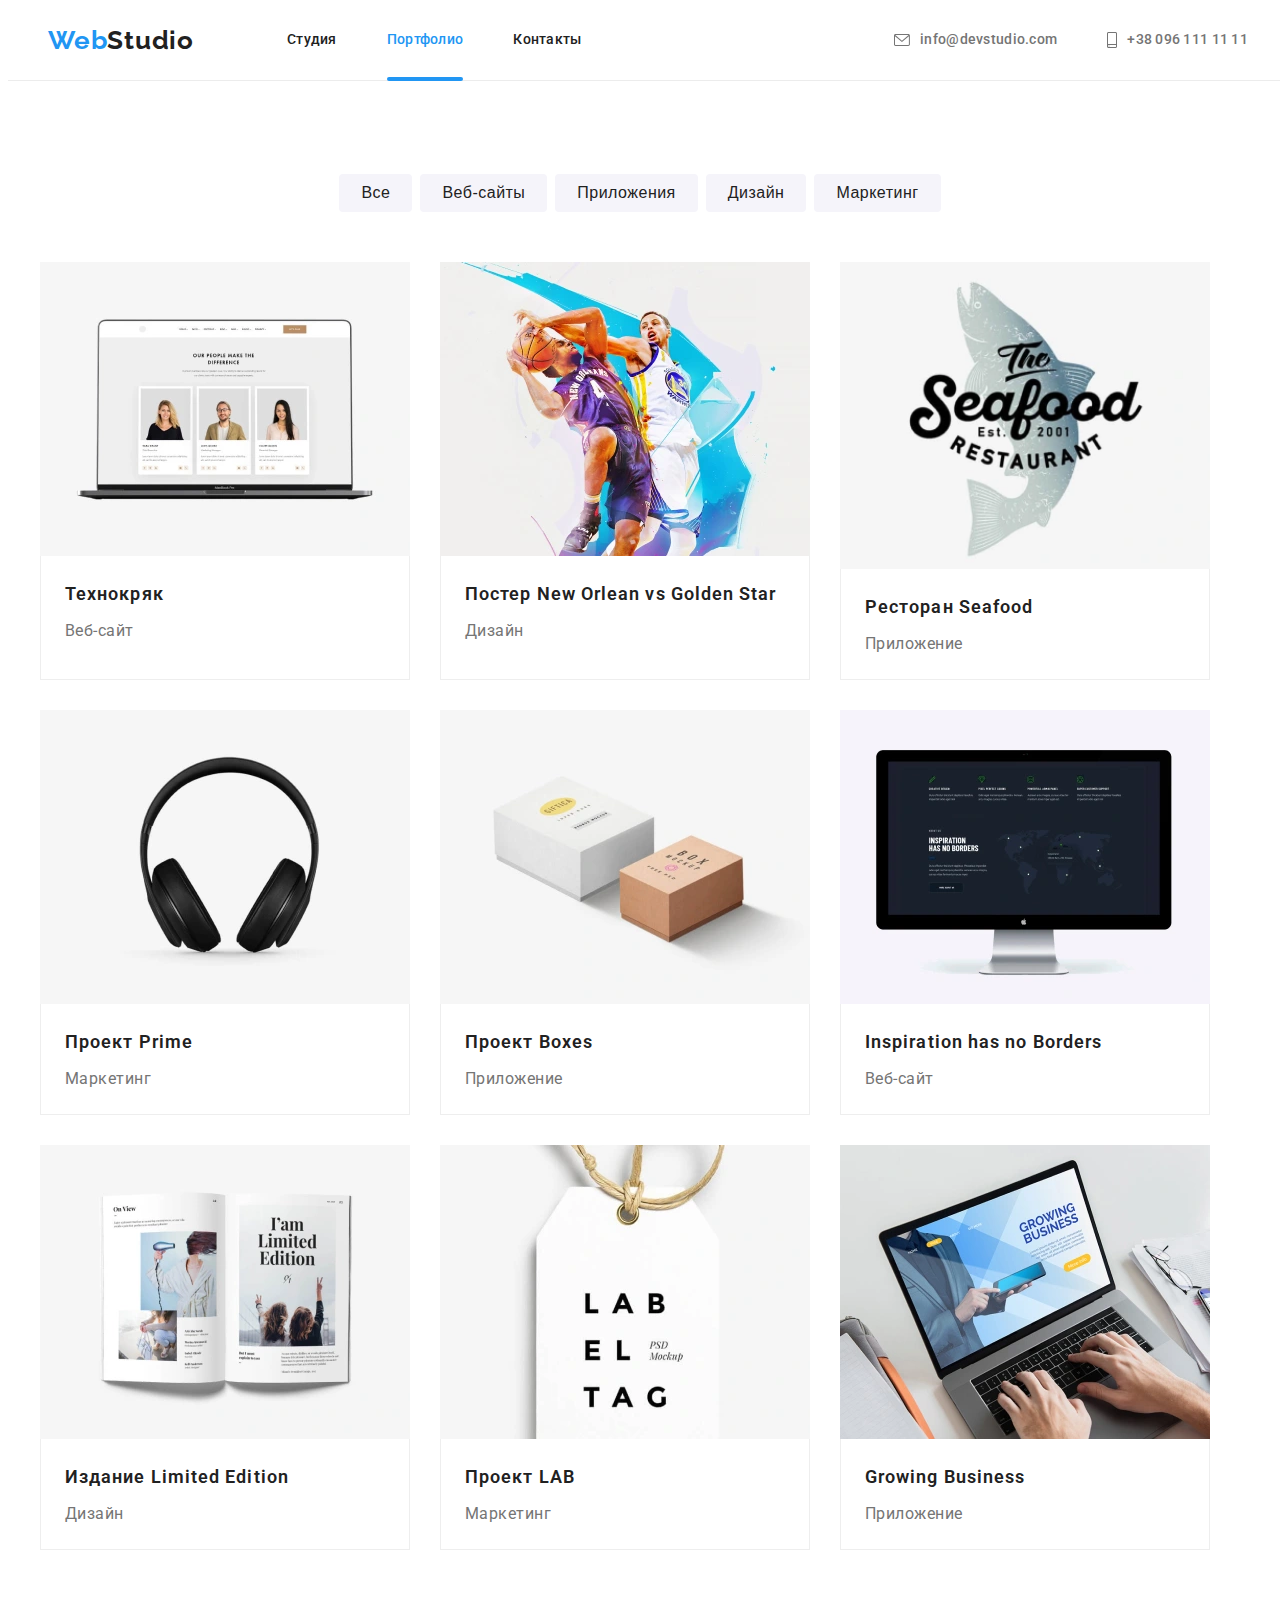
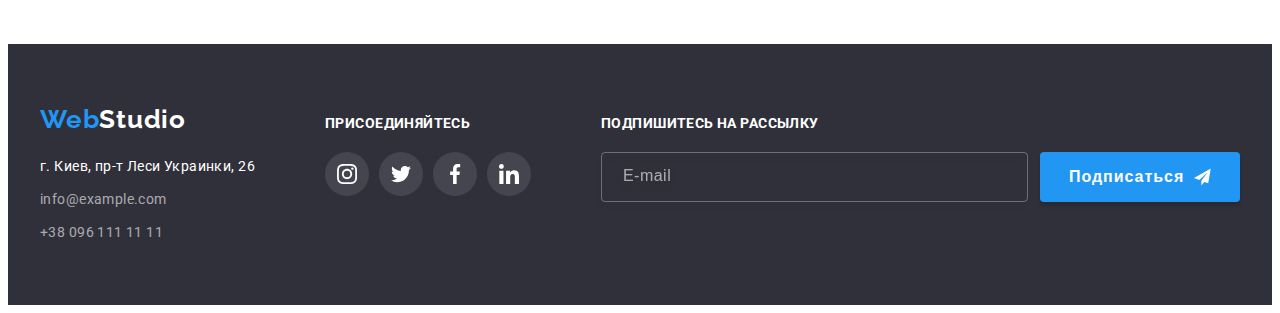
==== portfolio.html @ b578c0c6 "Initial commit" ====
<!DOCTYPE html>
<html lang="en">

<head>
  <meta charset="UTF-8" />
  <meta http-equiv="X-UA-Compatible" content="IE=edge" />
  <meta name="viewport" content="width=device-width, initial-scale=1.0" />
  <title>WebStudio</title>
  <link rel="stylesheet" href="https://cdnjs.cloudflare.com/ajax/libs/modern-normalize/1.1.0/modern-normalize.min.css"
    integrity="sha512-wpPYUAdjBVSE4KJnH1VR1HeZfpl1ub8YT/NKx4PuQ5NmX2tKuGu6U/JRp5y+Y8XG2tV+wKQpNHVUX03MfMFn9Q=="
    crossorigin="anonymous" referrerpolicy="no-referrer" />
  <link rel="preconnect" href="https://fonts.googleapis.com" />
  <link rel="preconnect" href="https://fonts.gstatic.com" crossorigin />
  <link href="https://fonts.googleapis.com/css2?family=Raleway:wght@700&family=Roboto:wght@400;500;700;900&display=swap"
    rel="stylesheet" />
  <link rel="stylesheet" href="./css/main.min.css" />
</head>

<body>
  <header class="header ">
    <div class="container header__container">
      <a href="./index.html" class="logo header__logo"><span class="logo__txt logo__txt--accent">Web</span><span
          class="logo__txt">Studio</span></a>
      <button type="button" class="burger" aria-expanded="false" aria-controls="menu" data-menu-button>
        <svg class="icon burger__icon burger__icon--open" width="40" height="40">
          <use href="./images/icons.svg#burger-menu"></use>
        </svg>
        <svg class="icon burger__icon burger__icon--close" width="40" height="40">
          <use href="./images/icons.svg#close-menu"></use>
        </svg>
      </button>
      <div class="menu" id="menu" data-menu>
        <nav class="nav">
          <ul class="nav__list ">
            <li class="nav__item">
              <a href="./index.html" class="nav__link  ">Студия</a>
            </li>
            <li class="nav__item">
              <a href="./portfolio.html" class="nav__link nav__link--current">Портфолио</a>
            </li>
            <li class="nav__item">
              <a href="" class="nav__link ">Контакты</a>
            </li>
          </ul>
        </nav>
        <ul class="contacts">
          <li class="contacts__item">
            <a href="mailto:info@devstudio.com" class="contacts__link">
              <svg class="icon contacts__icon" width="16" height="12">
                <use href="./images/icons.svg#icon-envelope"></use>
              </svg>
              info@devstudio.com
            </a>
          </li>
          <li class="contacts__item">
            <a href="tel:+380961111111" class="contacts__link">
              <svg class="icon contacts__icon" width="10" height="16">
                <use href="./images/icons.svg#icon-smartphone"></use>
              </svg>
              +38 096 111 11 11
            </a>
          </li>
        </ul>
        <ul class="social-links menu__social-links">
          <li class="social-links__item">
            <a href="" class="social-links__link" target="_blank" rel="noopener noreferrer">
              <span class="social-txt">Instagram</span>
            </a>
          </li>
          <li class="social-links__item">
            <a href="" class="social-links__link" target="_blank" rel="noopener noreferrer">
              <span class="social-txt">Twitter</span>
            </a>
          </li>
          <li class="social-links__item">
            <a href="" class="social-links__link" target="_blank" rel="noopener noreferrer">
              <span class="social-txt">Facebook</span>
            </a>
          </li>
          <li class="social-links__item">
            <a href="" class="social-links__link" target="_blank" rel="noopener noreferrer">
              <span class="social-txt">LinkedIn</span>
            </a>
          </li>
        </ul>
      </div>

    </div>
  </header>
  <main>
    <section class="section section--mt">
      <div class="container">
        <h1 class="visually-hidden">Портфоліо</h1>
        <ul class="filter ">
          <li class="filter__item">
            <button type="button" class="filter__btn">Все</button>
          </li>
          <li class="filter__item">
            <button type="button" class="filter__btn">Веб-сайты</button>
          </li>
          <li class="filter__item">
            <button type="button" class="filter__btn">Приложения</button>
          </li>
          <li class="filter__item">
            <button type="button" class="filter__btn">Дизайн</button>
          </li>
          <li class="filter__item">
            <button type="button" class="filter__btn">Маркетинг</button>
          </li>
        </ul>
        <ul class="product ">
          <li class="product__item">
            <a href="" class="card">
              <div class="card__img-txt">
                <picture>
                  <source
                    srcset="./images/portfolio/project_1-370.webp 370w, ./images/portfolio/project_1-740.webp 740w"
                    media="(min-width: 1200px)" sizes="(min-width: 1200px) 20vw" type="image/webp">
                  <source
                    srcset="./images/portfolio/project_1-354.webp 354w, ./images/portfolio/project_1-708.webp 708w"
                    media="(min-width: 768px) and (max-width: 1199px)" sizes="(min-width: 768px) 50vw"
                    type="image/webp">
                  <source
                    srcset="./images/portfolio/project_1-450.webp 450w, ./images/portfolio/project_1-900.webp 900w"
                    media="(max-width: 767px)" sizes="(max-width: 767px) 100vw" type="image/webp">

                  <source srcset="./images/portfolio/project_1-370.jpg 370w, ./images/portfolio/project_1-740.jpg 740w"
                    media="(min-width: 1200px)" sizes="(min-width: 1200px) 20vw">
                  <source srcset="./images/portfolio/project_1-354.jpg 354w, ./images/portfolio/project_1-708.jpg 708w"
                    media="(min-width: 768px) and (max-width: 1199px)" sizes="(min-width: 768px) 50vw">
                  <source srcset="./images/portfolio/project_1-450.jpg 450w, ./images/portfolio/project_1-450.jpg 900w"
                    media="(max-width: 767px)" sizes="(max-width: 767px) 100vw">
                  <img class="card__photo" src="./images/portfolio/project_1-354.jpg" alt="Игорь Демьяненко">
                </picture>
                <p class="card__txt">Технокряк это современная площадка распространения коронавируса. Компании
                  используют эту
                  платформу для цифрового шпионажа и атак на защищённые сервера конкурентов.</p>
              </div>
              <div class="card__title">
                <h2 class="card__name">Технокряк</h2>
                <p class="card__description">Веб-сайт</p>
              </div>
            </a>
          </li>
          <li class="product__item">
            <a href="" class="card">
              <div class="card__img-txt">
                <picture>
                  <source
                    srcset="./images/portfolio/project_2-370.webp 370w, ./images/portfolio/project_2-740.webp 740w"
                    media="(min-width: 1200px)" sizes="(min-width: 1200px) 20vw" type="image/webp">
                  <source
                    srcset="./images/portfolio/project_2-354.webp 354w, ./images/portfolio/project_2-708.webp 708w"
                    media="(min-width: 768px) and (max-width: 1199px)" sizes="(min-width: 768px) 50vw"
                    type="image/webp">
                  <source
                    srcset="./images/portfolio/project_2-450.webp 450w, ./images/portfolio/project_2-900.webp 900w"
                    media="(max-width: 767px)" sizes="(max-width: 767px) 100vw" type="image/webp">

                  <source srcset="./images/portfolio/project_2-370.jpg 370w, ./images/portfolio/project_2-740.jpg 740w"
                    media="(min-width: 1200px)" sizes="(min-width: 1200px) 20vw">
                  <source srcset="./images/portfolio/project_2-354.jpg 354w, ./images/portfolio/project_2-708.jpg 708w"
                    media="(min-width: 768px) and (max-width: 1199px)" sizes="(min-width: 768px) 50vw">
                  <source srcset="./images/portfolio/project_2-450.jpg 450w, ./images/portfolio/project_2-450.jpg 900w"
                    media="(max-width: 767px)" sizes="(max-width: 767px) 100vw">
                  <img class="card__photo" src="./images/portfolio/project_2-354.jpg" alt="Игорь Демьяненко">
                </picture>
                <p class="card__txt">Технокряк это современная площадка распространения коронавируса. Компании
                  используют эту
                  платформу для цифрового шпионажа и атак на защищённые сервера конкурентов.</p>
              </div>
              <div class="card__title">
                <h2 class="card__name">Постер New Orlean vs Golden Star</h2>
                <p class="card__description">Дизайн</p>
              </div>
            </a>
          </li>
          <li class="product__item">
            <a href="" class="card">
              <div class="card__img-txt">
                <picture>
                  <source
                    srcset="./images/portfolio/project_3-370.webp 370w, ./images/portfolio/project_3-740.webp 740w"
                    media="(min-width: 1200px)" sizes="(min-width: 1200px) 20vw" type="image/webp">
                  <source
                    srcset="./images/portfolio/project_3-354.webp 354w, ./images/portfolio/project_3-708.webp 708w"
                    media="(min-width: 768px) and (max-width: 1199px)" sizes="(min-width: 768px) 50vw"
                    type="image/webp">
                  <source
                    srcset="./images/portfolio/project_3-450.webp 450w, ./images/portfolio/project_3-900.webp 900w"
                    media="(max-width: 767px)" sizes="(max-width: 767px) 100vw" type="image/webp">

                  <source srcset="./images/portfolio/project_3-370.jpg 370w, ./images/portfolio/project_3-740.jpg 740w"
                    media="(min-width: 1200px)" sizes="(min-width: 1200px) 20vw">
                  <source srcset="./images/portfolio/project_3-354.jpg 354w, ./images/portfolio/project_3-708.jpg 708w"
                    media="(min-width: 768px) and (max-width: 1199px)" sizes="(min-width: 768px) 50vw">
                  <source srcset="./images/portfolio/project_3-450.jpg 450w, ./images/portfolio/project_3-450.jpg 900w"
                    media="(max-width: 767px)" sizes="(max-width: 767px) 100vw">
                  <img class="card__photo" src="./images/portfolio/project_3-354.jpg" alt="Игорь Демьяненко">
                </picture>
                <p class="card__txt">Технокряк это современная площадка распространения коронавируса. Компании
                  используют эту
                  платформу для цифрового шпионажа и атак на защищённые сервера конкурентов.</p>
              </div>
              <div class="card__title">
                <h2 class="card__name">Ресторан Seafood</h2>
                <p class="card__description">Приложение</p>
              </div>
            </a>
          </li>
          <li class="product__item">
            <a href="" class="card">
              <div class="card__img-txt">
                <picture>
                  <source
                    srcset="./images/portfolio/project_4-370.webp 370w, ./images/portfolio/project_4-740.webp 740w"
                    media="(min-width: 1200px)" sizes="(min-width: 1200px) 20vw" type="image/webp">
                  <source
                    srcset="./images/portfolio/project_4-354.webp 354w, ./images/portfolio/project_4-708.webp 708w"
                    media="(min-width: 768px) and (max-width: 1199px)" sizes="(min-width: 768px) 50vw"
                    type="image/webp">
                  <source
                    srcset="./images/portfolio/project_4-450.webp 450w, ./images/portfolio/project_4-900.webp 900w"
                    media="(max-width: 767px)" sizes="(max-width: 767px) 100vw" type="image/webp">

                  <source srcset="./images/portfolio/project_4-370.jpg 370w, ./images/portfolio/project_4-740.jpg 740w"
                    media="(min-width: 1200px)" sizes="(min-width: 1200px) 20vw">
                  <source srcset="./images/portfolio/project_4-354.jpg 354w, ./images/portfolio/project_4-708.jpg 708w"
                    media="(min-width: 768px) and (max-width: 1199px)" sizes="(min-width: 768px) 50vw">
                  <source srcset="./images/portfolio/project_4-450.jpg 450w, ./images/portfolio/project_4-450.jpg 900w"
                    media="(max-width: 767px)" sizes="(max-width: 767px) 100vw">
                  <img class="card__photo" src="./images/portfolio/project_4-354.jpg" alt="Игорь Демьяненко">
                </picture>
                <p class="card__txt">Технокряк это современная площадка распространения коронавируса. Компании
                  используют эту
                  платформу для цифрового шпионажа и атак на защищённые сервера конкурентов.</p>
              </div>
              <div class="card__title">
                <h2 class="card__name">Проект Prime</h2>
                <p class="card__description">Маркетинг</p>
              </div>
            </a>
          </li>
          <li class="product__item">
            <a href="" class="card">
              <div class="card__img-txt">
                <picture>
                  <source
                    srcset="./images/portfolio/project_5-370.webp 370w, ./images/portfolio/project_5-740.webp 740w"
                    media="(min-width: 1200px)" sizes="(min-width: 1200px) 20vw" type="image/webp">
                  <source
                    srcset="./images/portfolio/project_5-354.webp 354w, ./images/portfolio/project_5-708.webp 708w"
                    media="(min-width: 768px) and (max-width: 1199px)" sizes="(min-width: 768px) 50vw"
                    type="image/webp">
                  <source
                    srcset="./images/portfolio/project_5-450.webp 450w, ./images/portfolio/project_5-900.webp 900w"
                    media="(max-width: 767px)" sizes="(max-width: 767px) 100vw" type="image/webp">

                  <source srcset="./images/portfolio/project_5-370.jpg 370w, ./images/portfolio/project_5-740.jpg 740w"
                    media="(min-width: 1200px)" sizes="(min-width: 1200px) 20vw">
                  <source srcset="./images/portfolio/project_5-354.jpg 354w, ./images/portfolio/project_5-708.jpg 708w"
                    media="(min-width: 768px) and (max-width: 1199px)" sizes="(min-width: 768px) 50vw">
                  <source srcset="./images/portfolio/project_5-450.jpg 450w, ./images/portfolio/project_5-450.jpg 900w"
                    media="(max-width: 767px)" sizes="(max-width: 767px) 100vw">
                  <img class="card__photo" src="./images/portfolio/project_5-354.jpg" alt="Игорь Демьяненко">
                </picture>
                <p class="card__txt">Технокряк это современная площадка распространения коронавируса. Компании
                  используют эту
                  платформу для цифрового шпионажа и атак на защищённые сервера конкурентов.</p>
              </div>
              <div class="card__title">
                <h2 class="card__name">Проект Boxes</h2>
                <p class="card__description">Приложение</p>
              </div>
            </a>
          </li>
          <li class="product__item">
            <a href="" class="card">
              <div class="card__img-txt">
                <picture>
                  <source
                    srcset="./images/portfolio/project_6-370.webp 370w, ./images/portfolio/project_6-740.webp 740w"
                    media="(min-width: 1200px)" sizes="(min-width: 1200px) 20vw" type="image/webp">
                  <source
                    srcset="./images/portfolio/project_6-354.webp 354w, ./images/portfolio/project_6-708.webp 708w"
                    media="(min-width: 768px) and (max-width: 1199px)" sizes="(min-width: 768px) 50vw"
                    type="image/webp">
                  <source
                    srcset="./images/portfolio/project_6-450.webp 450w, ./images/portfolio/project_6-900.webp 900w"
                    media="(max-width: 767px)" sizes="(max-width: 767px) 100vw" type="image/webp">

                  <source srcset="./images/portfolio/project_6-370.jpg 370w, ./images/portfolio/project_6-740.jpg 740w"
                    media="(min-width: 1200px)" sizes="(min-width: 1200px) 20vw">
                  <source srcset="./images/portfolio/project_6-354.jpg 354w, ./images/portfolio/project_6-708.jpg 708w"
                    media="(min-width: 768px) and (max-width: 1199px)" sizes="(min-width: 768px) 50vw">
                  <source srcset="./images/portfolio/project_6-450.jpg 450w, ./images/portfolio/project_6-450.jpg 900w"
                    media="(max-width: 767px)" sizes="(max-width: 767px) 100vw">
                  <img class="card__photo" src="./images/portfolio/project_6-354.jpg" alt="Игорь Демьяненко">
                </picture>
                <p class="card__txt">Технокряк это современная площадка распространения коронавируса. Компании
                  используют эту
                  платформу для цифрового шпионажа и атак на защищённые сервера конкурентов.</p>
              </div>
              <div class="card__title">
                <h2 class="card__name">Inspiration has no Borders</h2>
                <p class="card__description">Веб-сайт</p>
              </div>
            </a>
          </li>
          <li class="product__item">
            <a href="" class="card">
              <div class="card__img-txt">
                <picture>
                  <source
                    srcset="./images/portfolio/project_7-370.webp 370w, ./images/portfolio/project_7-740.webp 740w"
                    media="(min-width: 1200px)" sizes="(min-width: 1200px) 20vw" type="image/webp">
                  <source
                    srcset="./images/portfolio/project_7-354.webp 354w, ./images/portfolio/project_7-708.webp 708w"
                    media="(min-width: 768px) and (max-width: 1199px)" sizes="(min-width: 768px) 50vw"
                    type="image/webp">
                  <source
                    srcset="./images/portfolio/project_7-450.webp 450w, ./images/portfolio/project_7-900.webp 900w"
                    media="(max-width: 767px)" sizes="(max-width: 767px) 100vw" type="image/webp">

                  <source srcset="./images/portfolio/project_7-370.jpg 370w, ./images/portfolio/project_7-740.jpg 740w"
                    media="(min-width: 1200px)" sizes="(min-width: 1200px) 20vw">
                  <source srcset="./images/portfolio/project_7-354.jpg 354w, ./images/portfolio/project_7-708.jpg 708w"
                    media="(min-width: 768px) and (max-width: 1199px)" sizes="(min-width: 768px) 50vw">
                  <source srcset="./images/portfolio/project_7-450.jpg 450w, ./images/portfolio/project_7-450.jpg 900w"
                    media="(max-width: 767px)" sizes="(max-width: 767px) 100vw">
                  <img class="card__photo" src="./images/portfolio/project_7-354.jpg" alt="Игорь Демьяненко">
                </picture>
                <p class="card__txt">Технокряк это современная площадка распространения коронавируса. Компании
                  используют эту
                  платформу для цифрового шпионажа и атак на защищённые сервера конкурентов.</p>
              </div>
              <div class="card__title">
                <h2 class="card__name">Издание Limited Edition</h2>
                <p class="card__description">Дизайн</p>
              </div>
            </a>
          </li>
          <li class="product__item">
            <a href="" class="card">
              <div class="card__img-txt">
                <picture>
                  <source
                    srcset="./images/portfolio/project_8-370.webp 370w, ./images/portfolio/project_8-740.webp 740w"
                    media="(min-width: 1200px)" sizes="(min-width: 1200px) 20vw" type="image/webp">
                  <source
                    srcset="./images/portfolio/project_8-354.webp 354w, ./images/portfolio/project_8-708.webp 708w"
                    media="(min-width: 768px) and (max-width: 1199px)" sizes="(min-width: 768px) 50vw"
                    type="image/webp">
                  <source
                    srcset="./images/portfolio/project_8-450.webp 450w, ./images/portfolio/project_8-900.webp 900w"
                    media="(max-width: 767px)" sizes="(max-width: 767px) 100vw" type="image/webp">

                  <source srcset="./images/portfolio/project_8-370.jpg 370w, ./images/portfolio/project_8-740.jpg 740w"
                    media="(min-width: 1200px)" sizes="(min-width: 1200px) 20vw">
                  <source srcset="./images/portfolio/project_8-354.jpg 354w, ./images/portfolio/project_8-708.jpg 708w"
                    media="(min-width: 768px) and (max-width: 1199px)" sizes="(min-width: 768px) 50vw">
                  <source srcset="./images/portfolio/project_8-450.jpg 450w, ./images/portfolio/project_8-450.jpg 900w"
                    media="(max-width: 767px)" sizes="(max-width: 767px) 100vw">
                  <img class="card__photo" src="./images/portfolio/project_8-354.jpg" alt="Игорь Демьяненко">
                </picture>
                <p class="card__txt">Технокряк это современная площадка распространения коронавируса. Компании
                  используют эту
                  платформу для цифрового шпионажа и атак на защищённые сервера конкурентов.</p>
              </div>
              <div class="card__title">
                <h2 class="card__name">Проект LAB</h2>
                <p class="card__description">Маркетинг</p>
              </div>
            </a>
          </li>
          <li class="product__item">
            <a href="" class="card">
              <div class="card__img-txt">
                <picture>
                  <source
                    srcset="./images/portfolio/project_9-370.webp 370w, ./images/portfolio/project_9-740.webp 740w"
                    media="(min-width: 1200px)" sizes="(min-width: 1200px) 20vw" type="image/webp">
                  <source
                    srcset="./images/portfolio/project_9-354.webp 354w, ./images/portfolio/project_9-708.webp 708w"
                    media="(min-width: 768px) and (max-width: 1199px)" sizes="(min-width: 768px) 50vw"
                    type="image/webp">
                  <source
                    srcset="./images/portfolio/project_9-450.webp 450w, ./images/portfolio/project_9-900.webp 900w"
                    media="(max-width: 767px)" sizes="(max-width: 767px) 100vw" type="image/webp">

                  <source srcset="./images/portfolio/project_9-370.jpg 370w, ./images/portfolio/project_9-740.jpg 740w"
                    media="(min-width: 1200px)" sizes="(min-width: 1200px) 20vw">
                  <source srcset="./images/portfolio/project_9-354.jpg 354w, ./images/portfolio/project_9-708.jpg 708w"
                    media="(min-width: 768px) and (max-width: 1199px)" sizes="(min-width: 768px) 50vw">
                  <source srcset="./images/portfolio/project_9-450.jpg 450w, ./images/portfolio/project_9-450.jpg 900w"
                    media="(max-width: 767px)" sizes="(max-width: 767px) 100vw">
                  <img class="card__photo" src="./images/portfolio/project_9-354.jpg" alt="Игорь Демьяненко">
                </picture>
                <p class="card__txt">Технокряк это современная площадка распространения коронавируса. Компании
                  используют эту
                  платформу для цифрового шпионажа и атак на защищённые сервера конкурентов.</p>
              </div>
              <div class="card__title">
                <h2 class="card__name">Growing Business</h2>
                <p class="card__description">Приложение</p>
              </div>
            </a>
          </li>

        </ul>
      </div>
    </section>
  </main>
  <footer class="footer ">
    <div class="container footer__container">
      <div class="footer__item ">
        <a href="./index.html" class="logo footer__logo"><span class="logo__txt logo__txt--accent">Web</span><span
            class="logo__txt">Studio</span></a>
        <address class="address">
          <ul class="address__list ">
            <li class="address__item">
              <a href="https://goo.gl/maps/5Rym82ZNxhVtMqkc9" target="_blank" rel="noopener noreferrer "
                class="address__place ">
                г. Киев, пр-т Леси Украинки, 26
              </a>
            </li>
            <li class="address__item">
              <a href="mailto:info@example.com" class=" address__contact">info@example.com</a>
            </li>
            <li class="address__item">
              <a href="tel:++380961111111" class=" address__contact">+38 096 111 11 11</a>
            </li>
          </ul>
        </address>
      </div>
      <div class="footer__item ">
        <p class="footer__txt">присоединяйтесь</p>
        <ul class="social-links ">
          <li class="social-links__item footer-social-links__item">
            <a href="" class="social-links__link social-links__link--bg" target="_blank" rel="noopener noreferrer">
              <svg class="icon social-item__icon" width="20" height="20">
                <use href="./images/icons.svg#icon-instagram"></use>
              </svg>
            </a>
          </li>
          <li class="social-links__item">
            <a href="" class="social-links__link social-links__link--bg" target="_blank" rel="noopener noreferrer">
              <svg class="icon social-item__icon " width="20" height="20">
                <use href="./images/icons.svg#icon-twitter"></use>
              </svg>
            </a>
          </li>
          <li class="social-links__item">
            <a href="" class="social-links__link social-links__link--bg" target="_blank" rel="noopener noreferrer">
              <svg class="icon social-item__icon " width="20" height="20">
                <use href="./images/icons.svg#icon-facebook"></use>
              </svg>
            </a>
          </li>
          <li class="social-links__item">
            <a href="" class="social-links__link social-links__link--bg" target="_blank" rel="noopener noreferrer">
              <svg class="icon social-item__icon " width="20" height="20">
                <use href="./images/icons.svg#icon-linkedin"></use>
              </svg>
            </a>
          </li>
        </ul>
      </div>
      <form class="footer__item ">
        <p class="footer__txt ">Подпишитесь на рассылку</p>
        <div class="subscribe">
          <label class="subscribe__label">
            <input class="subscribe__input" type="email" name="email" placeholder=" E-mail" />
          </label>
          <button class="button subscribe__btn" type="submit">
            Подписаться
            <svg class="icon subscribe__icon" width="16" height="12">
              <use href="./images/icons.svg#icon-send"></use>
            </svg>
          </button>
        </div>
      </form>
    </div>
  </footer>

  <!-- <div class="backdrop is-hidden" data-backdrop>
    <div class="modal">
      <button class="close" type="button" data-close-modal>
        <svg class="icon" width="10" height="16">
          <use href="./images/icons.svg#close"></use>
        </svg>
      </button>
    </div>
  </div> -->


  <script src="./js/menu.js"></script>
  <!-- <script src="./js/modal.js"></script> -->
</body>

</html>
---- css/main.min.css ----
.visually-hidden{position:absolute;width:1px;height:1px;margin:-1px;border:0;padding:0;white-space:nowrap;-webkit-clip-path:inset(100%);clip-path:inset(100%);clip:rect(0 0 0 0);overflow:hidden}body{font-family:'Roboto', sans-serif;font-size:14px;line-height:1.71;letter-spacing:0.03em;color:#757575;background-color:#fff}body.lock-form{overflow:hidden}@media screen and (max-width: 767px){body.lock-menu{overflow:hidden}}h1,h2,h3,h4,h5,h6,p{margin-top:0;margin-bottom:0}img{display:block;max-width:100%;height:auto}ul{list-style:none;margin:0;padding:0}a{display:block;text-decoration:none;-webkit-transition:color 250ms cubic-bezier(0.4, 0, 0.2, 1);transition:color 250ms cubic-bezier(0.4, 0, 0.2, 1)}a:hover,a:focus{color:#2196F3}.container{max-width:480px;padding-left:15px;padding-right:15px;margin:0 auto}@media screen and (min-width: 768px){.container{max-width:768px}}@media screen and (min-width: 1200px){.container{max-width:1200px}}.section{padding-top:60px;padding-bottom:60px}.section--bg{background-color:#F5F4FA}.section--mt{margin-top:60px}@media screen and (min-width: 768px){.section--mt{margin-top:80px}}.section--dn{display:none}@media screen and (min-width: 1200px){.section--dn{display:block}}@media screen and (min-width: 1200px){.section{padding-top:94px;padding-bottom:94px}.section--pb{padding-bottom:0}}.section__title{font-weight:700;font-size:28px;line-height:1.18;letter-spacing:0.03em;text-align:center;color:#212121}.section__title--mb{margin-bottom:30px}@media screen and (min-width: 768px){.section__title--mb{margin-bottom:30px}}@media screen and (min-width: 1200px){.section__title--mb{margin-bottom:50px}}@media screen and (min-width: 1200px){.section__title{font-size:36px;line-height:1.16;letter-spacing:0.03em}}.form{display:-webkit-box;display:-ms-flexbox;display:flex;-webkit-box-orient:vertical;-webkit-box-direction:normal;-ms-flex-direction:column;flex-direction:column;-webkit-box-align:center;-ms-flex-align:center;align-items:center;-webkit-user-select:none;-moz-user-select:none;-ms-user-select:none;user-select:none}.form__title{margin-bottom:12px;font-weight:700;font-size:20px;line-height:1.15;letter-spacing:0.03em;text-align:center;color:#212121}.form__label{position:relative;display:-webkit-box;display:-ms-flexbox;display:flex;-webkit-box-orient:vertical;-webkit-box-direction:normal;-ms-flex-direction:column;flex-direction:column;width:100%;margin-bottom:10px}.form__label:focus-within .form__input{border-color:#2196F3}.form__label:focus-within .form__icon{color:#2196F3}@media screen and (max-width: 1199px){.form__label{font-size:12px}}.form__text{margin-bottom:4px;font-weight:400;font-size:12px;line-height:1.16;letter-spacing:0.01em}.form__icon{position:absolute;left:12px;top:50%;fill:currentColor;color:#212121;-webkit-transition:color 250ms cubic-bezier(0.4, 0, 0.2, 1);transition:color 250ms cubic-bezier(0.4, 0, 0.2, 1)}.form__input{height:40px;padding-top:12px;padding-bottom:12px;padding-left:42px;border:1px solid rgba(33,33,33,0.2);-webkit-box-sizing:border-box;box-sizing:border-box;border-radius:4px;outline:#2196F3;-webkit-transition:border-color 250ms cubic-bezier(0.4, 0, 0.2, 1);transition:border-color 250ms cubic-bezier(0.4, 0, 0.2, 1)}.form__input--textarea{height:120px;resize:none;padding:12px 16px}.form__input--textarea::-webkit-input-placeholder{font-weight:400;font-size:14px;line-height:1.14;letter-spacing:0.01em;color:rgba(117,117,117,0.5)}.form__input--textarea:-ms-input-placeholder{font-weight:400;font-size:14px;line-height:1.14;letter-spacing:0.01em;color:rgba(117,117,117,0.5)}.form__input--textarea::-ms-input-placeholder{font-weight:400;font-size:14px;line-height:1.14;letter-spacing:0.01em;color:rgba(117,117,117,0.5)}.form__input--textarea::placeholder{font-weight:400;font-size:14px;line-height:1.14;letter-spacing:0.01em;color:rgba(117,117,117,0.5)}.form__label--textarea{margin-bottom:20px}.form__label--checkbox{display:-webkit-box;display:-ms-flexbox;display:flex;-webkit-box-orient:horizontal;-webkit-box-direction:normal;-ms-flex-direction:row;flex-direction:row;-webkit-box-pack:center;-ms-flex-pack:center;justify-content:center;-webkit-box-align:center;-ms-flex-align:center;align-items:center;margin-bottom:30px}.form__link{display:inline-block;color:#2196F3;text-decoration:underline}.checkbox{position:relative;width:16px;height:15px;margin-right:7px;border:2px solid;border-color:#212121;border-radius:2px;-webkit-transition:background-color 250ms cubic-bezier(0.4, 0, 0.2, 1),visibility 250ms cubic-bezier(0.4, 0, 0.2, 1),opacity 250ms cubic-bezier(0.4, 0, 0.2, 1);transition:background-color 250ms cubic-bezier(0.4, 0, 0.2, 1),visibility 250ms cubic-bezier(0.4, 0, 0.2, 1),opacity 250ms cubic-bezier(0.4, 0, 0.2, 1)}.form__checkbox:checked ~ .checkbox{border-color:transparent}.checkbox__icon{visibility:hidden;opacity:0;position:absolute;top:-2px;left:-2px;-webkit-transition:background-color 250ms cubic-bezier(0.4, 0, 0.2, 1),visibility 250ms cubic-bezier(0.4, 0, 0.2, 1),opacity 250ms cubic-bezier(0.4, 0, 0.2, 1);transition:background-color 250ms cubic-bezier(0.4, 0, 0.2, 1),visibility 250ms cubic-bezier(0.4, 0, 0.2, 1),opacity 250ms cubic-bezier(0.4, 0, 0.2, 1)}.form__checkbox:checked ~ .checkbox .checkbox__icon{visibility:visible;opacity:1}.checkbox__txt{-webkit-box-flex:1;-ms-flex-positive:1;flex-grow:1}.submit{height:50px;width:200px;display:-webkit-box;display:-ms-flexbox;display:flex;-webkit-box-pack:center;-ms-flex-pack:center;justify-content:center;-webkit-box-align:center;-ms-flex-align:center;align-items:center;font-weight:700;font-size:16px;line-height:1.88;letter-spacing:0.06em}.backdrop{position:fixed;top:0;left:0;width:100%;height:100%;background-color:rgba(0,0,0,0.2);-webkit-transition:visibility 250ms cubic-bezier(0.4, 0, 0.2, 1),opacity 250ms cubic-bezier(0.4, 0, 0.2, 1),all 250ms cubic-bezier(0.4, 0, 0.2, 1);transition:visibility 250ms cubic-bezier(0.4, 0, 0.2, 1),opacity 250ms cubic-bezier(0.4, 0, 0.2, 1),all 250ms cubic-bezier(0.4, 0, 0.2, 1);z-index:998}.backdrop.is-hidden{visibility:hidden;opacity:0;pointer-events:none}@media screen and (max-height: 620px){.backdrop{overflow:auto}}.modal{position:absolute;top:50%;left:50%;max-width:450px;padding:40px;background-color:#fff;-webkit-box-shadow:0px 1px 3px rgba(0,0,0,0.12),0px 1px 1px rgba(0,0,0,0.14),0px 2px 1px rgba(0,0,0,0.2);box-shadow:0px 1px 3px rgba(0,0,0,0.12),0px 1px 1px rgba(0,0,0,0.14),0px 2px 1px rgba(0,0,0,0.2);border-radius:4px;-webkit-transform:translate(-50%, -50%) scale(1);transform:translate(-50%, -50%) scale(1);-webkit-transition:-webkit-transform 250ms cubic-bezier(0.4, 0, 0.2, 1);transition:-webkit-transform 250ms cubic-bezier(0.4, 0, 0.2, 1);transition:transform 250ms cubic-bezier(0.4, 0, 0.2, 1);transition:transform 250ms cubic-bezier(0.4, 0, 0.2, 1), -webkit-transform 250ms cubic-bezier(0.4, 0, 0.2, 1)}.backdrop.is-hidden .modal{-webkit-transform:translate(-50%, -50%) scale(1.15);transform:translate(-50%, -50%) scale(1.15)}@media screen and (max-height: 620px){.modal{-webkit-transform:translate(-50%, -25%) scale(1);transform:translate(-50%, -25%) scale(1)}}@media screen and (max-width: 767px){.modal{width:calc(100% - 15px)}}@media screen and (min-width: 768px){.modal{width:100%}}@media screen and (min-width: 1200px){.modal{max-width:528px}}.modal__close{position:absolute;right:8px;top:8px;display:-webkit-box;display:-ms-flexbox;display:flex;-webkit-box-pack:center;-ms-flex-pack:center;justify-content:center;-webkit-box-align:center;-ms-flex-align:center;align-items:center;width:30px;height:30px;cursor:pointer;border-radius:50%;background-color:#fff;border:1px solid rgba(0,0,0,0.1);-webkit-transition:color 250ms cubic-bezier(0.4, 0, 0.2, 1);transition:color 250ms cubic-bezier(0.4, 0, 0.2, 1)}.modal__close:hover,.modal__close:focus{color:#2196F3}.modal__icon{fill:currentColor}.button{color:#fff;background-color:#2196F3;border:none;-webkit-box-shadow:0px 4px 4px rgba(0,0,0,0.15);box-shadow:0px 4px 4px rgba(0,0,0,0.15);border-radius:4px;cursor:pointer;-webkit-transition:background-color 250ms cubic-bezier(0.4, 0, 0.2, 1);transition:background-color 250ms cubic-bezier(0.4, 0, 0.2, 1)}.button:hover,.button:focus{background-color:#188CE8}.header{position:fixed;top:0;width:100%;height:60px;z-index:1;border-bottom:1px solid #ECECEC;background:#fff}.header__container{height:100%;display:-webkit-box;display:-ms-flexbox;display:flex;-webkit-box-align:center;-ms-flex-align:center;align-items:center}@media screen and (max-width: 767px){.header__container{-webkit-box-pack:justify;-ms-flex-pack:justify;justify-content:space-between}}@media screen and (min-width: 768px){.header{height:80px}}.header__logo{color:#212121}@media screen and (min-width: 768px){.header__logo{margin-right:88px}}@media screen and (min-width: 1200px){.header__logo{margin-right:93px}}.logo{font-family:'Raleway', sans-serif;font-weight:700;font-size:24px;line-height:1.16;letter-spacing:0.03em;text-decoration:none}.logo:hover{color:#212121}.logo__txt--accent{color:#2196F3}@media screen and (min-width: 1200px){.logo{font-size:26px;line-height:1.19}}.nav{font-weight:500;line-height:1.14;letter-spacing:0.02em}@media screen and (max-width: 767px){.nav{-webkit-box-flex:1;-ms-flex-positive:1;flex-grow:1}}.nav__list{display:-webkit-box;display:-ms-flexbox;display:flex}@media screen and (max-width: 767px){.nav__list{-webkit-box-orient:vertical;-webkit-box-direction:normal;-ms-flex-direction:column;flex-direction:column;-webkit-box-align:start;-ms-flex-align:start;align-items:flex-start}}@media screen and (max-width: 767px){.nav__item{margin-bottom:32px}}@media screen and (min-width: 768px){.nav__item:not(:last-child){margin-right:50px}}.nav__link{padding:0 0 5px 0;color:#212121}.nav__link--current{color:#2196F3;position:relative}.nav__link--current::after{content:'';position:absolute;left:0;bottom:-1px;width:100%;height:4px;border-radius:2px;background-color:#2196F3}@media screen and (max-width: 767px){.nav__link{font-weight:500;font-size:40px;line-height:1.17;text-align:center;letter-spacing:0.02em}}@media screen and (min-width: 768px){.nav__link{padding:32px 0}}.contacts{display:-webkit-box;display:-ms-flexbox;display:flex;font-weight:500;line-height:1.14;letter-spacing:0.02em}@media screen and (max-width: 767px){.contacts{-webkit-box-orient:vertical;-webkit-box-direction:normal;-ms-flex-direction:column;flex-direction:column;margin-bottom:64px}}@media screen and (min-width: 768px){.contacts{margin-left:auto}}@media screen and (min-width: 768px) and (max-width: 1199px){.contacts{-webkit-box-orient:vertical;-webkit-box-direction:normal;-ms-flex-direction:column;flex-direction:column;-webkit-box-pack:center;-ms-flex-pack:center;justify-content:center}}@media screen and (max-width: 767px){.contacts__item{font-weight:500}.contacts__item:first-child{-webkit-box-ordinal-group:2;-ms-flex-order:1;order:1;font-size:24px;line-height:28px;letter-spacing:0.02em}.contacts__item:last-child{color:#2196F3;margin-bottom:32px;font-size:34px;line-height:1.18;letter-spacing:0.02em}}@media screen and (min-width: 768px) and (max-width: 1199px){.contacts__item:not(:last-child){margin-bottom:10px}}@media screen and (min-width: 1200px){.contacts__item:not(:last-child){margin-right:50px}}.contacts__link{color:#757575;display:-webkit-box;display:-ms-flexbox;display:flex;-webkit-box-align:center;-ms-flex-align:center;align-items:center}@media screen and (max-width: 767px){.contacts__link{color:inherit}}@media screen and (min-width: 1200px){.contacts__link{padding:32px 0}}.contacts__icon{margin-right:10px;fill:currentColor}@media screen and (max-width: 767px){.contacts__icon{display:none}}.burger{width:40px;height:40px;display:-webkit-box;display:-ms-flexbox;display:flex;-webkit-box-pack:center;-ms-flex-pack:center;justify-content:center;-webkit-box-align:center;-ms-flex-align:center;align-items:center;z-index:3;color:#212121;border:none;background:none}.burger.active{position:absolute;right:15px}@media screen and (min-width: 768px){.burger{display:none}}.burger__icon{width:40px;fill:currentColor;-webkit-transition:color 250ms cubic-bezier(0.4, 0, 0.2, 1),opacity 250ms cubic-bezier(0.4, 0, 0.2, 1),overflow 250ms cubic-bezier(0.4, 0, 0.2, 1),-webkit-transform 250ms cubic-bezier(0.4, 0, 0.2, 1);transition:color 250ms cubic-bezier(0.4, 0, 0.2, 1),opacity 250ms cubic-bezier(0.4, 0, 0.2, 1),overflow 250ms cubic-bezier(0.4, 0, 0.2, 1),-webkit-transform 250ms cubic-bezier(0.4, 0, 0.2, 1);transition:color 250ms cubic-bezier(0.4, 0, 0.2, 1),transform 250ms cubic-bezier(0.4, 0, 0.2, 1),opacity 250ms cubic-bezier(0.4, 0, 0.2, 1),overflow 250ms cubic-bezier(0.4, 0, 0.2, 1);transition:color 250ms cubic-bezier(0.4, 0, 0.2, 1),transform 250ms cubic-bezier(0.4, 0, 0.2, 1),opacity 250ms cubic-bezier(0.4, 0, 0.2, 1),overflow 250ms cubic-bezier(0.4, 0, 0.2, 1),-webkit-transform 250ms cubic-bezier(0.4, 0, 0.2, 1)}.burger:active .burger__icon{color:#2196F3}.burger__icon--open{opacity:1;overflow:visible;-webkit-transform:scaleX(1);transform:scaleX(1)}.burger.active .burger__icon--open{opacity:0;overflow:hidden;-webkit-transform:scaleX(0);transform:scaleX(0)}.burger__icon--close{opacity:0;overflow:hidden;-webkit-transform:rotateZ(180deg) scaleX(0);transform:rotateZ(180deg) scaleX(0)}.burger.active .burger__icon--close{opacity:1;overflow:visible;-webkit-transform:rotateZ(0deg) scaleX(1);transform:rotateZ(0deg) scaleX(1)}@media screen and (max-width: 767px){.menu{position:absolute;top:0;left:0;width:100vw;height:100vh;display:-webkit-box;display:-ms-flexbox;display:flex;-webkit-box-orient:vertical;-webkit-box-direction:normal;-ms-flex-direction:column;flex-direction:column;-webkit-box-pack:end;-ms-flex-pack:end;justify-content:end;padding:48px 40px;background-color:#fff;z-index:2;opacity:0;overflow:hidden;-webkit-transform:translateY(-100%);transform:translateY(-100%);-webkit-transition:color 250ms cubic-bezier(0.4, 0, 0.2, 1),opacity 250ms cubic-bezier(0.4, 0, 0.2, 1),overflow 250ms cubic-bezier(0.4, 0, 0.2, 1),background-color 550ms cubic-bezier(0.4, 0, 0.2, 1),-webkit-transform 250ms cubic-bezier(0.4, 0, 0.2, 1);transition:color 250ms cubic-bezier(0.4, 0, 0.2, 1),opacity 250ms cubic-bezier(0.4, 0, 0.2, 1),overflow 250ms cubic-bezier(0.4, 0, 0.2, 1),background-color 550ms cubic-bezier(0.4, 0, 0.2, 1),-webkit-transform 250ms cubic-bezier(0.4, 0, 0.2, 1);transition:color 250ms cubic-bezier(0.4, 0, 0.2, 1),transform 250ms cubic-bezier(0.4, 0, 0.2, 1),opacity 250ms cubic-bezier(0.4, 0, 0.2, 1),overflow 250ms cubic-bezier(0.4, 0, 0.2, 1),background-color 550ms cubic-bezier(0.4, 0, 0.2, 1);transition:color 250ms cubic-bezier(0.4, 0, 0.2, 1),transform 250ms cubic-bezier(0.4, 0, 0.2, 1),opacity 250ms cubic-bezier(0.4, 0, 0.2, 1),overflow 250ms cubic-bezier(0.4, 0, 0.2, 1),background-color 550ms cubic-bezier(0.4, 0, 0.2, 1),-webkit-transform 250ms cubic-bezier(0.4, 0, 0.2, 1)}.menu.is-open{-webkit-transform:translateX(0);transform:translateX(0);opacity:1;overflow:visible}}@media screen and (min-width: 768px){.menu{display:-webkit-box;display:-ms-flexbox;display:flex;-webkit-box-flex:1;-ms-flex-positive:1;flex-grow:1;-webkit-box-align:center;-ms-flex-align:center;align-items:center}}.hero{max-width:1600px;margin-left:auto;margin-right:auto;padding-top:118px;padding-bottom:118px;background-color:#C4C4C4;background-image:-webkit-gradient(linear, left top, right top, from(rgba(47,48,58,0.4)), to(rgba(47,48,58,0.4)));background-image:linear-gradient(to right, rgba(47,48,58,0.4), rgba(47,48,58,0.4));background-repeat:no-repeat;background-position:center;background-size:cover}.hero__container{display:-webkit-box;display:-ms-flexbox;display:flex;-webkit-box-orient:vertical;-webkit-box-direction:normal;-ms-flex-direction:column;flex-direction:column;-webkit-box-pack:center;-ms-flex-pack:center;justify-content:center;-webkit-box-align:center;-ms-flex-align:center;align-items:center}@media screen and (max-width: 767px){.hero{background-image:-webkit-gradient(linear, left top, right top, from(rgba(47,48,58,0.4)), to(rgba(47,48,58,0.4))),url("../images/studio/hero-bg/hero-mb.jpg");background-image:linear-gradient(to right, rgba(47,48,58,0.4), rgba(47,48,58,0.4)),url("../images/studio/hero-bg/hero-mb.jpg")}}@media screen and (max-width: 767px) and (-webkit-min-device-pixel-ratio: 2), screen and (max-width: 767px) and (min-resolution: 192dpi), screen and (max-width: 767px) and (min-resolution: 2dppx), screen and (max-width: 767px) and (min-device-pixel-ratio: 2){.hero{background-image:-webkit-gradient(linear, left top, right top, from(rgba(47,48,58,0.4)), to(rgba(47,48,58,0.4))),url("../images/studio/hero-bg/hero-mb@2x.jpg");background-image:linear-gradient(to right, rgba(47,48,58,0.4), rgba(47,48,58,0.4)),url("../images/studio/hero-bg/hero-mb@2x.jpg")}}@media screen and (min-width: 768px) and (max-width: 1199px){.hero{background-image:-webkit-gradient(linear, left top, right top, from(rgba(47,48,58,0.4)), to(rgba(47,48,58,0.4))),url("../images/studio/hero-bg/hero-tb.jpg");background-image:linear-gradient(to right, rgba(47,48,58,0.4), rgba(47,48,58,0.4)),url("../images/studio/hero-bg/hero-tb.jpg")}}@media screen and (min-width: 768px) and (max-width: 1199px) and (-webkit-min-device-pixel-ratio: 2), screen and (min-width: 768px) and (max-width: 1199px) and (min-resolution: 192dpi), screen and (min-width: 768px) and (max-width: 1199px) and (min-resolution: 2dppx), screen and (min-width: 768px) and (max-width: 1199px) and (min-device-pixel-ratio: 2){.hero{background-image:-webkit-gradient(linear, left top, right top, from(rgba(47,48,58,0.4)), to(rgba(47,48,58,0.4))),url("../images/studio/hero-bg/hero-tb@2x.jpg");background-image:linear-gradient(to right, rgba(47,48,58,0.4), rgba(47,48,58,0.4)),url("../images/studio/hero-bg/hero-tb@2x.jpg")}}@media screen and (min-width: 1200px){.hero{margin-top:80px;padding-top:200px;padding-bottom:200px;background-image:-webkit-gradient(linear, left top, right top, from(rgba(47,48,58,0.4)), to(rgba(47,48,58,0.4))),url("../images/studio/hero-bg/hero-pc.jpg");background-image:linear-gradient(to right, rgba(47,48,58,0.4), rgba(47,48,58,0.4)),url("../images/studio/hero-bg/hero-pc.jpg")}}@media screen and (min-width: 1200px) and (-webkit-min-device-pixel-ratio: 2), screen and (min-width: 1200px) and (min-resolution: 192dpi), screen and (min-width: 1200px) and (min-resolution: 2dppx), screen and (min-width: 1200px) and (min-device-pixel-ratio: 2){.hero{background-image:-webkit-gradient(linear, left top, right top, from(rgba(47,48,58,0.4)), to(rgba(47,48,58,0.4))),url("../images/studio/hero-bg/hero-pc@2x.jpg");background-image:linear-gradient(to right, rgba(47,48,58,0.4), rgba(47,48,58,0.4)),url("../images/studio/hero-bg/hero-pc@2x.jpg")}}.hero__title{max-width:360px;margin-bottom:30px;font-weight:900;font-size:26px;line-height:1.62;letter-spacing:0.06em;text-transform:uppercase;color:#fff;text-align:center}@media screen and (min-width: 1200px){.hero__title{max-width:696px;font-size:44px;line-height:1.36}}.hero__btn{padding:10px 32px;font-family:'Roboto', sans-serif;font-weight:700;font-size:16px;line-height:1.88;letter-spacing:0.06em}@media screen and (min-width: 768px){.features{display:-webkit-box;display:-ms-flexbox;display:flex}}@media screen and (max-width: 1199px){.features{-ms-flex-wrap:wrap;flex-wrap:wrap;-webkit-box-pack:justify;-ms-flex-pack:justify;justify-content:space-between}}@media screen and (max-width: 767px){.features__item:not(:last-child){margin-bottom:30px}}@media screen and (min-width: 768px) and (max-width: 1199px){.features__item{width:calc((100% - 30px) / 2)}.features__item:not(:nth-last-child(-n+2)){margin-bottom:30px}}@media screen and (min-width: 1200px){.features__item{-ms-flex-preferred-size:calc((100% - 90px) / 4);flex-basis:calc((100% - 90px) / 4)}.features__item:not(:last-child){margin-right:30px}}.features__icon{padding:25px 0;margin-bottom:30px;text-align:center;background:#F5F4FA;border-radius:4px}.features__title{margin-bottom:10px;font-size:inherit;line-height:1.14;text-transform:uppercase;text-align:center;color:#212121}@media screen and (min-width: 1200px){.features__title{text-align:left}}.our-works{display:-webkit-box;display:-ms-flexbox;display:flex}.our-works__item{width:calc((100% - 60px) / 3);position:relative}.our-works__item:not(:last-child){margin-right:30px}.our-works__title{position:absolute;bottom:0;width:100%;height:70px;display:-webkit-box;display:-ms-flexbox;display:flex;-webkit-box-pack:center;-ms-flex-pack:center;justify-content:center;-webkit-box-align:center;-ms-flex-align:center;align-items:center;font-style:normal;font-weight:600;line-height:1.18;letter-spacing:0.03em;text-transform:uppercase;color:#fff;background-color:rgba(47,48,58,0.8)}.social-links{display:-webkit-box;display:-ms-flexbox;display:flex;-webkit-box-pack:center;-ms-flex-pack:center;justify-content:center}.menu__social-links{-ms-flex-item-align:start;align-self:flex-start}@media screen and (min-width: 768px){.menu__social-links{display:none}}.social-links__item:not(:last-child){margin-right:10px}@media screen and (max-width: 767px){.social-links__item--mobi-menu:not(:last-child){padding-right:10px;border-right:1px solid rgba(33,33,33,0.2)}}.social-links__link{display:-webkit-box;display:-ms-flexbox;display:flex;-webkit-box-pack:center;-ms-flex-pack:center;justify-content:center;-webkit-box-align:center;-ms-flex-align:center;align-items:center;width:44px;height:44px;color:#AFB1B8;border-radius:50%;-webkit-transition:color 250ms cubic-bezier(0.4, 0, 0.2, 1),background-color 250ms cubic-bezier(0.4, 0, 0.2, 1);transition:color 250ms cubic-bezier(0.4, 0, 0.2, 1),background-color 250ms cubic-bezier(0.4, 0, 0.2, 1)}.social-links__link:hover,.social-links__link:focus{color:#fff;background-color:#2196F3}@media screen and (max-width: 767px){.social-links__link--mobi-menu{width:auto;height:auto}.social-links__link--mobi-menu:hover,.social-links__link--mobi-menu:focus{background-color:currentColor;border-radius:0}}.social-links__link--bg{background:rgba(255,255,255,0.1);color:#fff}.social-item__icon{fill:currentColor}.social-txt{font-weight:500;font-size:18px;line-height:1.22;letter-spacing:0.02em;color:#2196F3}@media screen and (min-width: 768px){.our-team{display:-webkit-box;display:-ms-flexbox;display:flex}}@media screen and (max-width: 1199px){.our-team{-ms-flex-wrap:wrap;flex-wrap:wrap;-webkit-box-pack:justify;-ms-flex-pack:justify;justify-content:space-between}}.our-team__item{text-align:center;-webkit-box-shadow:0px 1px 3px rgba(0,0,0,0.12),0px 1px 1px rgba(0,0,0,0.14),0px 2px 1px rgba(0,0,0,0.2);box-shadow:0px 1px 3px rgba(0,0,0,0.12),0px 1px 1px rgba(0,0,0,0.14),0px 2px 1px rgba(0,0,0,0.2);border-radius:0px 0px 4px 4px;background-color:#fff}@media screen and (max-width: 767px){.our-team__item:not(:last-child){margin-bottom:30px}}@media screen and (min-width: 768px) and (max-width: 1199px){.our-team__item{-ms-flex-preferred-size:354px;flex-basis:354px}.our-team__item:not(:nth-last-child(-n+2)){margin-bottom:30px}}@media screen and (min-width: 1200px){.our-team__item{width:calc((100% - 90px) / 4)}.our-team__item:not(:last-child){margin-right:30px}}.our-team__photo{width:100%}.our-team__info{padding:30px 0}.our-team__name{margin-bottom:10px;font-size:16px;line-height:1.18;letter-spacing:0.03em;font-weight:500;color:#212121}.our-team__career{margin-bottom:16px;font-size:16px;line-height:1.18;letter-spacing:0.03em}.regular-customers{display:-webkit-box;display:-ms-flexbox;display:flex}@media screen and (max-width: 1199px){.regular-customers{-ms-flex-wrap:wrap;flex-wrap:wrap;-webkit-box-pack:justify;-ms-flex-pack:justify;justify-content:space-between}}@media screen and (max-width: 767px){.regular-customers__item{width:calc((100% - 30px) / 2)}.regular-customers__item:not(:nth-last-child(-n+2)){margin-bottom:30px}}@media screen and (min-width: 768px) and (max-width: 1199px){.regular-customers__item{-ms-flex-preferred-size:226px;flex-basis:226px}.regular-customers__item:not(:nth-last-child(-n+3)){margin-bottom:30px}}@media screen and (min-width: 1200px){.regular-customers__item{-ms-flex-preferred-size:170px;flex-basis:170px}.regular-customers__item:not(:last-child){margin-right:30px}}.regular-customers__link{display:-webkit-box;display:-ms-flexbox;display:flex;-webkit-box-pack:center;-ms-flex-pack:center;justify-content:center;-webkit-box-align:center;-ms-flex-align:center;align-items:center;height:92px;color:#AFB1B8;border:1px solid #AFB1B8;border-radius:4px;-webkit-transition:border-color 250ms cubic-bezier(0.4, 0, 0.2, 1),color 250ms cubic-bezier(0.4, 0, 0.2, 1);transition:border-color 250ms cubic-bezier(0.4, 0, 0.2, 1),color 250ms cubic-bezier(0.4, 0, 0.2, 1)}.regular-customers__link:hover,.regular-customers__link:focus{color:#2196F3;border-color:#2196F3}.regular-customers__icon{fill:currentColor}.footer{padding-top:60px;padding-bottom:60px;background-color:#2F303A}.footer__container{display:-webkit-box;display:-ms-flexbox;display:flex}@media screen and (max-width: 767px){.footer__container{max-width:100%;-webkit-box-orient:vertical;-webkit-box-direction:normal;-ms-flex-direction:column;flex-direction:column;-webkit-box-align:center;-ms-flex-align:center;align-items:center;text-align:center}}@media screen and (max-width: 1199px){.footer__container{-ms-flex-wrap:wrap;flex-wrap:wrap;-ms-flex-pack:distribute;justify-content:space-around;text-align:center}}@media screen and (min-width: 768px){.footer__container{-webkit-box-align:baseline;-ms-flex-align:baseline;align-items:baseline}}@media screen and (max-width: 767px){.footer__item:last-child{width:100%}}@media screen and (max-width: 1199px){.footer__item:last-child{margin-top:60px}}@media screen and (min-width: 1200px){.footer__item:not(:last-child){margin-right:70px}.footer__item:last-child{-webkit-box-flex:1;-ms-flex-positive:1;flex-grow:1}}.footer__logo{margin-bottom:20px;color:#fff}.footer__logo:hover{color:#fff}.footer__txt{margin-bottom:20px;font-size:14px;font-weight:700;line-height:1.14;letter-spacing:0.03em;color:#fff;text-transform:uppercase}.logo{font-family:'Raleway', sans-serif;font-weight:700;font-size:24px;line-height:1.16;letter-spacing:0.03em;text-decoration:none}.logo:hover{color:#212121}.logo__txt--accent{color:#2196F3}@media screen and (min-width: 1200px){.logo{font-size:26px;line-height:1.19}}.address__list{font-style:normal}.address__item:not(:last-child){margin-bottom:9px}.address__place{color:#fff}.address__contact{color:rgba(255,255,255,0.6)}.subscribe{display:-webkit-box;display:-ms-flexbox;display:flex}@media screen and (max-width: 767px){.subscribe{margin-right:auto;margin-left:auto}}@media screen and (max-width: 1199px){.subscribe{-webkit-box-orient:vertical;-webkit-box-direction:normal;-ms-flex-direction:column;flex-direction:column;max-width:450px}}@media screen and (min-width: 768px) and (max-width: 1199px){.subscribe{width:450px}}.subscribe__label:focus-within .subscribe__input{border-color:#2196F3}@media screen and (max-width: 1199px){.subscribe__label{margin-bottom:20px}}@media screen and (min-width: 1200px){.subscribe__label{margin-right:12px;-ms-flex-preferred-size:100%;flex-basis:100%}}.subscribe__input{width:100%;height:50px;padding:15px 16px;background-color:transparent;border:1px solid;border-color:rgba(255,255,255,0.3);-webkit-box-sizing:border-box;box-sizing:border-box;-webkit-filter:drop-shadow(0px 4px 4px rgba(0,0,0,0.15));filter:drop-shadow(0px 4px 4px rgba(0,0,0,0.15));border-radius:4px;color:#fff;outline:none}.subscribe__input::-webkit-input-placeholder{font-weight:400;font-size:16px;line-height:1.25;display:-webkit-box;display:flex;-webkit-box-align:center;align-items:center;letter-spacing:0.03em;color:rgba(255,255,255,0.6)}.subscribe__input:-ms-input-placeholder{font-weight:400;font-size:16px;line-height:1.25;display:-ms-flexbox;display:flex;-ms-flex-align:center;align-items:center;letter-spacing:0.03em;color:rgba(255,255,255,0.6)}.subscribe__input::-ms-input-placeholder{font-weight:400;font-size:16px;line-height:1.25;display:-ms-flexbox;display:flex;-ms-flex-align:center;align-items:center;letter-spacing:0.03em;color:rgba(255,255,255,0.6)}.subscribe__input::placeholder{font-weight:400;font-size:16px;line-height:1.25;display:-webkit-box;display:-ms-flexbox;display:flex;-webkit-box-align:center;-ms-flex-align:center;align-items:center;letter-spacing:0.03em;color:rgba(255,255,255,0.6)}.subscribe__btn{display:-webkit-box;display:-ms-flexbox;display:flex;-webkit-box-align:center;-ms-flex-align:center;align-items:center;width:200px;height:50px;padding:10px 29px;font-weight:700;font-size:16px;line-height:1.88;letter-spacing:0.06em}@media screen and (max-width: 1199px){.subscribe__btn{-ms-flex-item-align:center;-ms-grid-row-align:center;align-self:center}}.subscribe__icon{width:24px;height:24px;margin-left:10px;fill:currentColor}.product{display:-webkit-box;display:-ms-flexbox;display:flex}@media screen and (max-width: 767px){.product{-webkit-box-orient:vertical;-webkit-box-direction:normal;-ms-flex-direction:column;flex-direction:column}}@media screen and (min-width: 768px){.product{-ms-flex-wrap:wrap;flex-wrap:wrap}}.product__item{border-radius:4px}@media screen and (max-width: 767px){.product__item:not(:last-child){margin-bottom:30px}}@media screen and (min-width: 768px) and (max-width: 1199px){.product__item{-ms-flex-preferred-size:354px;flex-basis:354px}.product__item:not(:nth-child(2n)){margin-right:30px}.product__item:not(:last-child){margin-bottom:30px}}@media screen and (min-width: 1200px){.product__item{-ms-flex-preferred-size:370px;flex-basis:370px}.product__item:not(:nth-child(3n)){margin-right:30px}.product__item:not(:nth-last-child(-n+3)){margin-bottom:30px}}.filter{display:-webkit-box;display:-ms-flexbox;display:flex;margin-bottom:40px}@media screen and (max-width: 767px){.filter{-ms-flex-wrap:wrap;flex-wrap:wrap}}@media screen and (min-width: 768px){.filter{-webkit-box-pack:center;-ms-flex-pack:center;justify-content:center;margin-bottom:30px}}@media screen and (min-width: 1200px){.filter{margin-bottom:50px}}.filter__item:not(:last-child){margin-right:8px}@media screen and (max-width: 767px){.filter__item:not(:nth-last-child(-n+3)){margin-bottom:15px}}.filter__btn{padding:6px 22px;font-weight:500;font-size:16px;line-height:1.62;text-align:center;letter-spacing:0.03em;border:none;border-radius:4px;-webkit-box-shadow:none;box-shadow:none;background-color:#F5F4FA;color:#212121;cursor:pointer;-webkit-transition:color 250ms cubic-bezier(0.4, 0, 0.2, 1),background-color 250ms cubic-bezier(0.4, 0, 0.2, 1),-webkit-box-shadow 250ms cubic-bezier(0.4, 0, 0.2, 1);transition:color 250ms cubic-bezier(0.4, 0, 0.2, 1),background-color 250ms cubic-bezier(0.4, 0, 0.2, 1),-webkit-box-shadow 250ms cubic-bezier(0.4, 0, 0.2, 1);transition:color 250ms cubic-bezier(0.4, 0, 0.2, 1),background-color 250ms cubic-bezier(0.4, 0, 0.2, 1),box-shadow 250ms cubic-bezier(0.4, 0, 0.2, 1);transition:color 250ms cubic-bezier(0.4, 0, 0.2, 1),background-color 250ms cubic-bezier(0.4, 0, 0.2, 1),box-shadow 250ms cubic-bezier(0.4, 0, 0.2, 1),-webkit-box-shadow 250ms cubic-bezier(0.4, 0, 0.2, 1)}.filter__btn:hover,.filter__btn:focus{color:#fff;background-color:#2196F3;-webkit-box-shadow:0px 3px 1px rgba(0,0,0,0.1),0px 1px 2px rgba(0,0,0,0.08),0px 2px 2px rgba(0,0,0,0.12);box-shadow:0px 3px 1px rgba(0,0,0,0.1),0px 1px 2px rgba(0,0,0,0.08),0px 2px 2px rgba(0,0,0,0.12)}.card{display:-webkit-box;display:-ms-flexbox;display:flex;height:100%;-webkit-box-orient:vertical;-webkit-box-direction:normal;-ms-flex-direction:column;flex-direction:column;-webkit-transition:-webkit-box-shadow 250ms cubic-bezier(0.4, 0, 0.2, 1);transition:-webkit-box-shadow 250ms cubic-bezier(0.4, 0, 0.2, 1);transition:box-shadow 250ms cubic-bezier(0.4, 0, 0.2, 1);transition:box-shadow 250ms cubic-bezier(0.4, 0, 0.2, 1), -webkit-box-shadow 250ms cubic-bezier(0.4, 0, 0.2, 1)}.card:hover,.card:focus{-webkit-box-shadow:0px 1px 1px rgba(0,0,0,0.12),0px 4px 4px rgba(0,0,0,0.06),1px 4px 6px rgba(0,0,0,0.16);box-shadow:0px 1px 1px rgba(0,0,0,0.12),0px 4px 4px rgba(0,0,0,0.06),1px 4px 6px rgba(0,0,0,0.16)}.card__img-txt{position:relative;overflow:hidden}.card__photo{width:100%}.card__txt{position:absolute;top:0;height:100%;padding:64px 24px;font-size:18px;line-height:1.56;letter-spacing:0.03em;color:#fff;background-color:rgba(33,150,243,0.9);-webkit-transform:translateY(100%);transform:translateY(100%);-webkit-transition:-webkit-transform 250ms cubic-bezier(0.4, 0, 0.2, 1);transition:-webkit-transform 250ms cubic-bezier(0.4, 0, 0.2, 1);transition:transform 250ms cubic-bezier(0.4, 0, 0.2, 1);transition:transform 250ms cubic-bezier(0.4, 0, 0.2, 1), -webkit-transform 250ms cubic-bezier(0.4, 0, 0.2, 1)}.card:hover .card__txt,.card:focus .card__txt{-webkit-transform:translateY(0);transform:translateY(0)}.card__title{-webkit-box-flex:1;-ms-flex-positive:1;flex-grow:1;padding:20px 24px;border-right:1px solid #EEEEEE;border-left:1px solid #EEEEEE;border-bottom:1px solid #EEEEEE}.card__name{margin-bottom:4px;font-weight:600;font-size:18px;line-height:2;letter-spacing:0.06em;color:#212121}.card__description{font-size:16px;line-height:1.87;letter-spacing:0.03em;color:#757575}
/*# sourceMappingURL=main.min.css.map */
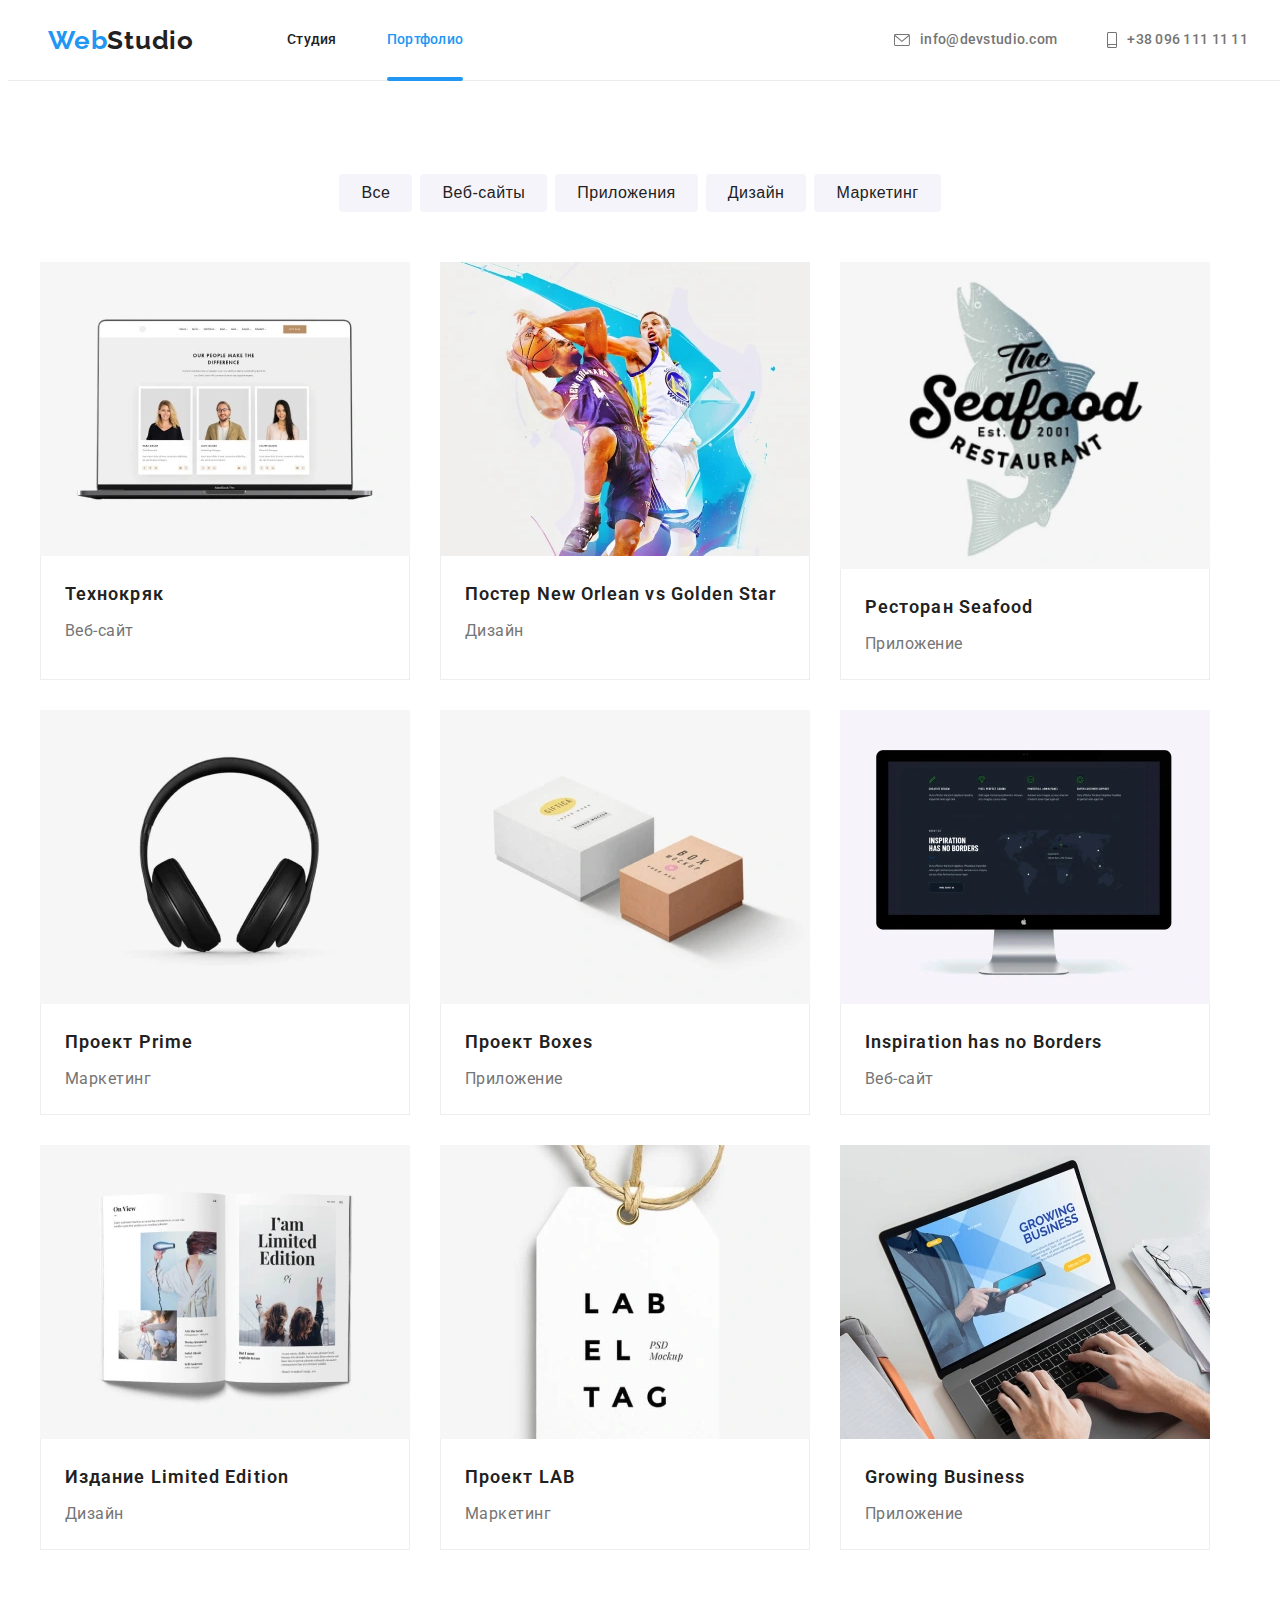
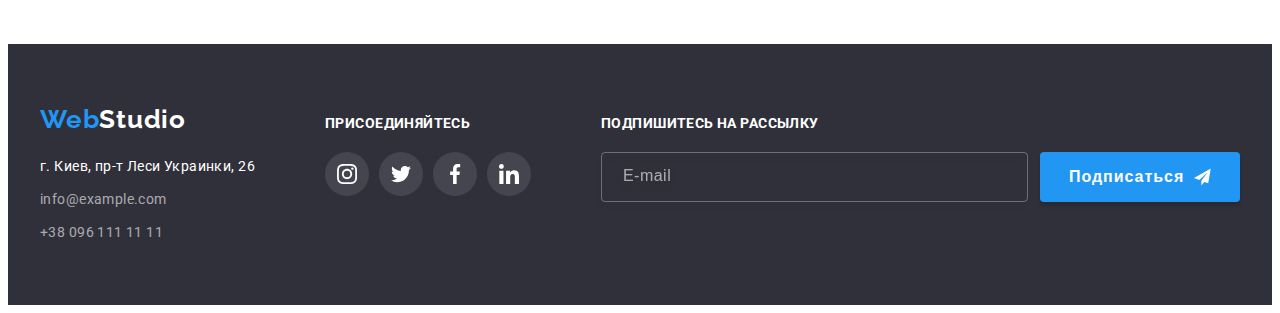
==== commit c37d78f6: "Update portfolio.html" ====
--- a/portfolio.html
+++ b/portfolio.html
@@ -37,9 +37,6 @@
             </li>
             <li class="nav__item">
               <a href="./portfolio.html" class="nav__link nav__link--current">Портфолио</a>
-            </li>
-            <li class="nav__item">
-              <a href="" class="nav__link ">Контакты</a>
             </li>
           </ul>
         </nav>
@@ -498,4 +495,4 @@
   <!-- <script src="./js/modal.js"></script> -->
 </body>
 
-</html>+</html>
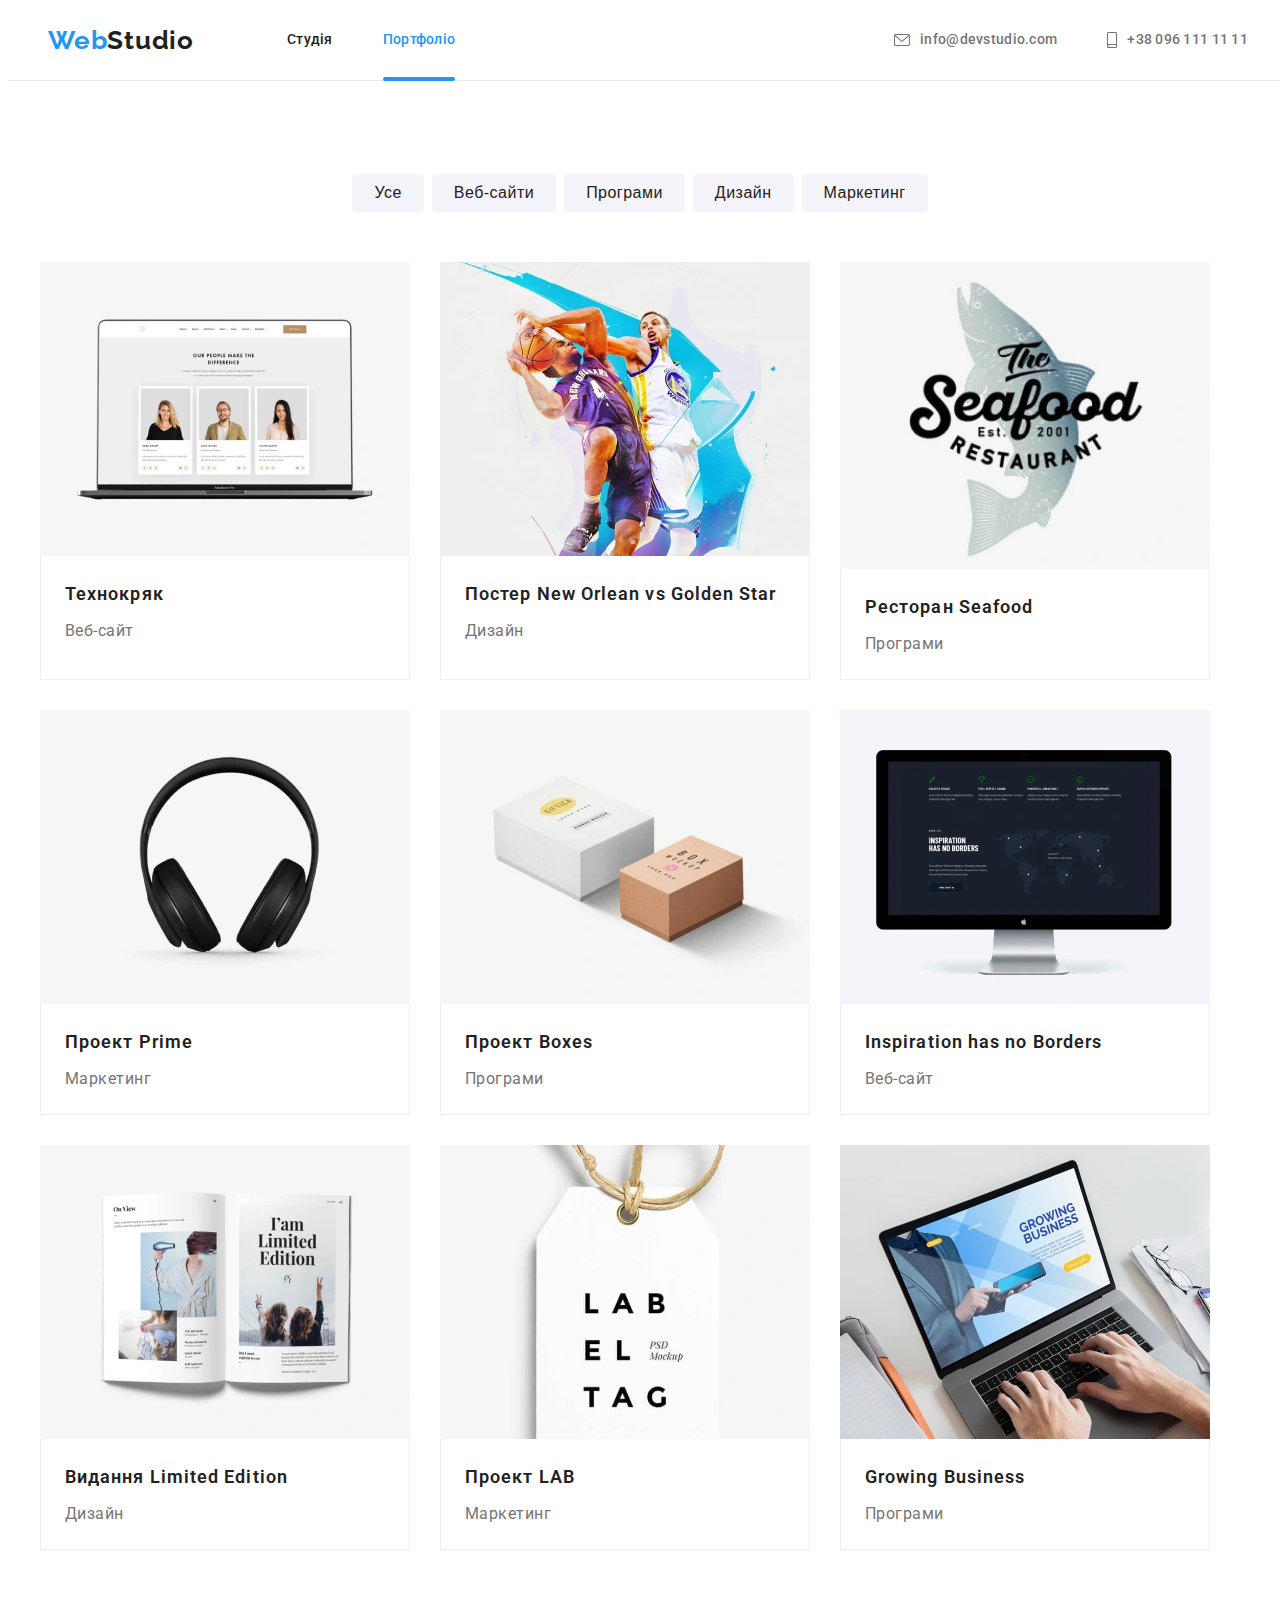
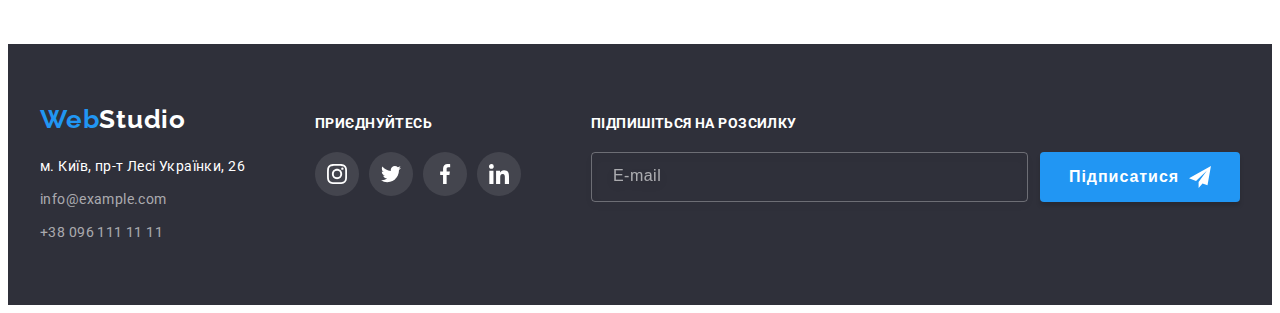
==== commit 90d45a71: "Update portfolio.html" ====
--- a/portfolio.html
+++ b/portfolio.html
@@ -33,10 +33,10 @@
         <nav class="nav">
           <ul class="nav__list ">
             <li class="nav__item">
-              <a href="./index.html" class="nav__link  ">Студия</a>
+              <a href="./index.html" class="nav__link  ">Студія</a>
             </li>
             <li class="nav__item">
-              <a href="./portfolio.html" class="nav__link nav__link--current">Портфолио</a>
+              <a href="./portfolio.html" class="nav__link nav__link--current">Портфоліо</a>
             </li>
           </ul>
         </nav>
@@ -89,321 +89,10 @@
       <div class="container">
         <h1 class="visually-hidden">Портфоліо</h1>
         <ul class="filter ">
-          <li class="filter__item">
-            <button type="button" class="filter__btn">Все</button>
-          </li>
-          <li class="filter__item">
-            <button type="button" class="filter__btn">Веб-сайты</button>
-          </li>
-          <li class="filter__item">
-            <button type="button" class="filter__btn">Приложения</button>
-          </li>
-          <li class="filter__item">
-            <button type="button" class="filter__btn">Дизайн</button>
-          </li>
-          <li class="filter__item">
-            <button type="button" class="filter__btn">Маркетинг</button>
-          </li>
+          <!-- filterButton -->
         </ul>
         <ul class="product ">
-          <li class="product__item">
-            <a href="" class="card">
-              <div class="card__img-txt">
-                <picture>
-                  <source
-                    srcset="./images/portfolio/project_1-370.webp 370w, ./images/portfolio/project_1-740.webp 740w"
-                    media="(min-width: 1200px)" sizes="(min-width: 1200px) 20vw" type="image/webp">
-                  <source
-                    srcset="./images/portfolio/project_1-354.webp 354w, ./images/portfolio/project_1-708.webp 708w"
-                    media="(min-width: 768px) and (max-width: 1199px)" sizes="(min-width: 768px) 50vw"
-                    type="image/webp">
-                  <source
-                    srcset="./images/portfolio/project_1-450.webp 450w, ./images/portfolio/project_1-900.webp 900w"
-                    media="(max-width: 767px)" sizes="(max-width: 767px) 100vw" type="image/webp">
-
-                  <source srcset="./images/portfolio/project_1-370.jpg 370w, ./images/portfolio/project_1-740.jpg 740w"
-                    media="(min-width: 1200px)" sizes="(min-width: 1200px) 20vw">
-                  <source srcset="./images/portfolio/project_1-354.jpg 354w, ./images/portfolio/project_1-708.jpg 708w"
-                    media="(min-width: 768px) and (max-width: 1199px)" sizes="(min-width: 768px) 50vw">
-                  <source srcset="./images/portfolio/project_1-450.jpg 450w, ./images/portfolio/project_1-450.jpg 900w"
-                    media="(max-width: 767px)" sizes="(max-width: 767px) 100vw">
-                  <img class="card__photo" src="./images/portfolio/project_1-354.jpg" alt="Игорь Демьяненко">
-                </picture>
-                <p class="card__txt">Технокряк это современная площадка распространения коронавируса. Компании
-                  используют эту
-                  платформу для цифрового шпионажа и атак на защищённые сервера конкурентов.</p>
-              </div>
-              <div class="card__title">
-                <h2 class="card__name">Технокряк</h2>
-                <p class="card__description">Веб-сайт</p>
-              </div>
-            </a>
-          </li>
-          <li class="product__item">
-            <a href="" class="card">
-              <div class="card__img-txt">
-                <picture>
-                  <source
-                    srcset="./images/portfolio/project_2-370.webp 370w, ./images/portfolio/project_2-740.webp 740w"
-                    media="(min-width: 1200px)" sizes="(min-width: 1200px) 20vw" type="image/webp">
-                  <source
-                    srcset="./images/portfolio/project_2-354.webp 354w, ./images/portfolio/project_2-708.webp 708w"
-                    media="(min-width: 768px) and (max-width: 1199px)" sizes="(min-width: 768px) 50vw"
-                    type="image/webp">
-                  <source
-                    srcset="./images/portfolio/project_2-450.webp 450w, ./images/portfolio/project_2-900.webp 900w"
-                    media="(max-width: 767px)" sizes="(max-width: 767px) 100vw" type="image/webp">
-
-                  <source srcset="./images/portfolio/project_2-370.jpg 370w, ./images/portfolio/project_2-740.jpg 740w"
-                    media="(min-width: 1200px)" sizes="(min-width: 1200px) 20vw">
-                  <source srcset="./images/portfolio/project_2-354.jpg 354w, ./images/portfolio/project_2-708.jpg 708w"
-                    media="(min-width: 768px) and (max-width: 1199px)" sizes="(min-width: 768px) 50vw">
-                  <source srcset="./images/portfolio/project_2-450.jpg 450w, ./images/portfolio/project_2-450.jpg 900w"
-                    media="(max-width: 767px)" sizes="(max-width: 767px) 100vw">
-                  <img class="card__photo" src="./images/portfolio/project_2-354.jpg" alt="Игорь Демьяненко">
-                </picture>
-                <p class="card__txt">Технокряк это современная площадка распространения коронавируса. Компании
-                  используют эту
-                  платформу для цифрового шпионажа и атак на защищённые сервера конкурентов.</p>
-              </div>
-              <div class="card__title">
-                <h2 class="card__name">Постер New Orlean vs Golden Star</h2>
-                <p class="card__description">Дизайн</p>
-              </div>
-            </a>
-          </li>
-          <li class="product__item">
-            <a href="" class="card">
-              <div class="card__img-txt">
-                <picture>
-                  <source
-                    srcset="./images/portfolio/project_3-370.webp 370w, ./images/portfolio/project_3-740.webp 740w"
-                    media="(min-width: 1200px)" sizes="(min-width: 1200px) 20vw" type="image/webp">
-                  <source
-                    srcset="./images/portfolio/project_3-354.webp 354w, ./images/portfolio/project_3-708.webp 708w"
-                    media="(min-width: 768px) and (max-width: 1199px)" sizes="(min-width: 768px) 50vw"
-                    type="image/webp">
-                  <source
-                    srcset="./images/portfolio/project_3-450.webp 450w, ./images/portfolio/project_3-900.webp 900w"
-                    media="(max-width: 767px)" sizes="(max-width: 767px) 100vw" type="image/webp">
-
-                  <source srcset="./images/portfolio/project_3-370.jpg 370w, ./images/portfolio/project_3-740.jpg 740w"
-                    media="(min-width: 1200px)" sizes="(min-width: 1200px) 20vw">
-                  <source srcset="./images/portfolio/project_3-354.jpg 354w, ./images/portfolio/project_3-708.jpg 708w"
-                    media="(min-width: 768px) and (max-width: 1199px)" sizes="(min-width: 768px) 50vw">
-                  <source srcset="./images/portfolio/project_3-450.jpg 450w, ./images/portfolio/project_3-450.jpg 900w"
-                    media="(max-width: 767px)" sizes="(max-width: 767px) 100vw">
-                  <img class="card__photo" src="./images/portfolio/project_3-354.jpg" alt="Игорь Демьяненко">
-                </picture>
-                <p class="card__txt">Технокряк это современная площадка распространения коронавируса. Компании
-                  используют эту
-                  платформу для цифрового шпионажа и атак на защищённые сервера конкурентов.</p>
-              </div>
-              <div class="card__title">
-                <h2 class="card__name">Ресторан Seafood</h2>
-                <p class="card__description">Приложение</p>
-              </div>
-            </a>
-          </li>
-          <li class="product__item">
-            <a href="" class="card">
-              <div class="card__img-txt">
-                <picture>
-                  <source
-                    srcset="./images/portfolio/project_4-370.webp 370w, ./images/portfolio/project_4-740.webp 740w"
-                    media="(min-width: 1200px)" sizes="(min-width: 1200px) 20vw" type="image/webp">
-                  <source
-                    srcset="./images/portfolio/project_4-354.webp 354w, ./images/portfolio/project_4-708.webp 708w"
-                    media="(min-width: 768px) and (max-width: 1199px)" sizes="(min-width: 768px) 50vw"
-                    type="image/webp">
-                  <source
-                    srcset="./images/portfolio/project_4-450.webp 450w, ./images/portfolio/project_4-900.webp 900w"
-                    media="(max-width: 767px)" sizes="(max-width: 767px) 100vw" type="image/webp">
-
-                  <source srcset="./images/portfolio/project_4-370.jpg 370w, ./images/portfolio/project_4-740.jpg 740w"
-                    media="(min-width: 1200px)" sizes="(min-width: 1200px) 20vw">
-                  <source srcset="./images/portfolio/project_4-354.jpg 354w, ./images/portfolio/project_4-708.jpg 708w"
-                    media="(min-width: 768px) and (max-width: 1199px)" sizes="(min-width: 768px) 50vw">
-                  <source srcset="./images/portfolio/project_4-450.jpg 450w, ./images/portfolio/project_4-450.jpg 900w"
-                    media="(max-width: 767px)" sizes="(max-width: 767px) 100vw">
-                  <img class="card__photo" src="./images/portfolio/project_4-354.jpg" alt="Игорь Демьяненко">
-                </picture>
-                <p class="card__txt">Технокряк это современная площадка распространения коронавируса. Компании
-                  используют эту
-                  платформу для цифрового шпионажа и атак на защищённые сервера конкурентов.</p>
-              </div>
-              <div class="card__title">
-                <h2 class="card__name">Проект Prime</h2>
-                <p class="card__description">Маркетинг</p>
-              </div>
-            </a>
-          </li>
-          <li class="product__item">
-            <a href="" class="card">
-              <div class="card__img-txt">
-                <picture>
-                  <source
-                    srcset="./images/portfolio/project_5-370.webp 370w, ./images/portfolio/project_5-740.webp 740w"
-                    media="(min-width: 1200px)" sizes="(min-width: 1200px) 20vw" type="image/webp">
-                  <source
-                    srcset="./images/portfolio/project_5-354.webp 354w, ./images/portfolio/project_5-708.webp 708w"
-                    media="(min-width: 768px) and (max-width: 1199px)" sizes="(min-width: 768px) 50vw"
-                    type="image/webp">
-                  <source
-                    srcset="./images/portfolio/project_5-450.webp 450w, ./images/portfolio/project_5-900.webp 900w"
-                    media="(max-width: 767px)" sizes="(max-width: 767px) 100vw" type="image/webp">
-
-                  <source srcset="./images/portfolio/project_5-370.jpg 370w, ./images/portfolio/project_5-740.jpg 740w"
-                    media="(min-width: 1200px)" sizes="(min-width: 1200px) 20vw">
-                  <source srcset="./images/portfolio/project_5-354.jpg 354w, ./images/portfolio/project_5-708.jpg 708w"
-                    media="(min-width: 768px) and (max-width: 1199px)" sizes="(min-width: 768px) 50vw">
-                  <source srcset="./images/portfolio/project_5-450.jpg 450w, ./images/portfolio/project_5-450.jpg 900w"
-                    media="(max-width: 767px)" sizes="(max-width: 767px) 100vw">
-                  <img class="card__photo" src="./images/portfolio/project_5-354.jpg" alt="Игорь Демьяненко">
-                </picture>
-                <p class="card__txt">Технокряк это современная площадка распространения коронавируса. Компании
-                  используют эту
-                  платформу для цифрового шпионажа и атак на защищённые сервера конкурентов.</p>
-              </div>
-              <div class="card__title">
-                <h2 class="card__name">Проект Boxes</h2>
-                <p class="card__description">Приложение</p>
-              </div>
-            </a>
-          </li>
-          <li class="product__item">
-            <a href="" class="card">
-              <div class="card__img-txt">
-                <picture>
-                  <source
-                    srcset="./images/portfolio/project_6-370.webp 370w, ./images/portfolio/project_6-740.webp 740w"
-                    media="(min-width: 1200px)" sizes="(min-width: 1200px) 20vw" type="image/webp">
-                  <source
-                    srcset="./images/portfolio/project_6-354.webp 354w, ./images/portfolio/project_6-708.webp 708w"
-                    media="(min-width: 768px) and (max-width: 1199px)" sizes="(min-width: 768px) 50vw"
-                    type="image/webp">
-                  <source
-                    srcset="./images/portfolio/project_6-450.webp 450w, ./images/portfolio/project_6-900.webp 900w"
-                    media="(max-width: 767px)" sizes="(max-width: 767px) 100vw" type="image/webp">
-
-                  <source srcset="./images/portfolio/project_6-370.jpg 370w, ./images/portfolio/project_6-740.jpg 740w"
-                    media="(min-width: 1200px)" sizes="(min-width: 1200px) 20vw">
-                  <source srcset="./images/portfolio/project_6-354.jpg 354w, ./images/portfolio/project_6-708.jpg 708w"
-                    media="(min-width: 768px) and (max-width: 1199px)" sizes="(min-width: 768px) 50vw">
-                  <source srcset="./images/portfolio/project_6-450.jpg 450w, ./images/portfolio/project_6-450.jpg 900w"
-                    media="(max-width: 767px)" sizes="(max-width: 767px) 100vw">
-                  <img class="card__photo" src="./images/portfolio/project_6-354.jpg" alt="Игорь Демьяненко">
-                </picture>
-                <p class="card__txt">Технокряк это современная площадка распространения коронавируса. Компании
-                  используют эту
-                  платформу для цифрового шпионажа и атак на защищённые сервера конкурентов.</p>
-              </div>
-              <div class="card__title">
-                <h2 class="card__name">Inspiration has no Borders</h2>
-                <p class="card__description">Веб-сайт</p>
-              </div>
-            </a>
-          </li>
-          <li class="product__item">
-            <a href="" class="card">
-              <div class="card__img-txt">
-                <picture>
-                  <source
-                    srcset="./images/portfolio/project_7-370.webp 370w, ./images/portfolio/project_7-740.webp 740w"
-                    media="(min-width: 1200px)" sizes="(min-width: 1200px) 20vw" type="image/webp">
-                  <source
-                    srcset="./images/portfolio/project_7-354.webp 354w, ./images/portfolio/project_7-708.webp 708w"
-                    media="(min-width: 768px) and (max-width: 1199px)" sizes="(min-width: 768px) 50vw"
-                    type="image/webp">
-                  <source
-                    srcset="./images/portfolio/project_7-450.webp 450w, ./images/portfolio/project_7-900.webp 900w"
-                    media="(max-width: 767px)" sizes="(max-width: 767px) 100vw" type="image/webp">
-
-                  <source srcset="./images/portfolio/project_7-370.jpg 370w, ./images/portfolio/project_7-740.jpg 740w"
-                    media="(min-width: 1200px)" sizes="(min-width: 1200px) 20vw">
-                  <source srcset="./images/portfolio/project_7-354.jpg 354w, ./images/portfolio/project_7-708.jpg 708w"
-                    media="(min-width: 768px) and (max-width: 1199px)" sizes="(min-width: 768px) 50vw">
-                  <source srcset="./images/portfolio/project_7-450.jpg 450w, ./images/portfolio/project_7-450.jpg 900w"
-                    media="(max-width: 767px)" sizes="(max-width: 767px) 100vw">
-                  <img class="card__photo" src="./images/portfolio/project_7-354.jpg" alt="Игорь Демьяненко">
-                </picture>
-                <p class="card__txt">Технокряк это современная площадка распространения коронавируса. Компании
-                  используют эту
-                  платформу для цифрового шпионажа и атак на защищённые сервера конкурентов.</p>
-              </div>
-              <div class="card__title">
-                <h2 class="card__name">Издание Limited Edition</h2>
-                <p class="card__description">Дизайн</p>
-              </div>
-            </a>
-          </li>
-          <li class="product__item">
-            <a href="" class="card">
-              <div class="card__img-txt">
-                <picture>
-                  <source
-                    srcset="./images/portfolio/project_8-370.webp 370w, ./images/portfolio/project_8-740.webp 740w"
-                    media="(min-width: 1200px)" sizes="(min-width: 1200px) 20vw" type="image/webp">
-                  <source
-                    srcset="./images/portfolio/project_8-354.webp 354w, ./images/portfolio/project_8-708.webp 708w"
-                    media="(min-width: 768px) and (max-width: 1199px)" sizes="(min-width: 768px) 50vw"
-                    type="image/webp">
-                  <source
-                    srcset="./images/portfolio/project_8-450.webp 450w, ./images/portfolio/project_8-900.webp 900w"
-                    media="(max-width: 767px)" sizes="(max-width: 767px) 100vw" type="image/webp">
-
-                  <source srcset="./images/portfolio/project_8-370.jpg 370w, ./images/portfolio/project_8-740.jpg 740w"
-                    media="(min-width: 1200px)" sizes="(min-width: 1200px) 20vw">
-                  <source srcset="./images/portfolio/project_8-354.jpg 354w, ./images/portfolio/project_8-708.jpg 708w"
-                    media="(min-width: 768px) and (max-width: 1199px)" sizes="(min-width: 768px) 50vw">
-                  <source srcset="./images/portfolio/project_8-450.jpg 450w, ./images/portfolio/project_8-450.jpg 900w"
-                    media="(max-width: 767px)" sizes="(max-width: 767px) 100vw">
-                  <img class="card__photo" src="./images/portfolio/project_8-354.jpg" alt="Игорь Демьяненко">
-                </picture>
-                <p class="card__txt">Технокряк это современная площадка распространения коронавируса. Компании
-                  используют эту
-                  платформу для цифрового шпионажа и атак на защищённые сервера конкурентов.</p>
-              </div>
-              <div class="card__title">
-                <h2 class="card__name">Проект LAB</h2>
-                <p class="card__description">Маркетинг</p>
-              </div>
-            </a>
-          </li>
-          <li class="product__item">
-            <a href="" class="card">
-              <div class="card__img-txt">
-                <picture>
-                  <source
-                    srcset="./images/portfolio/project_9-370.webp 370w, ./images/portfolio/project_9-740.webp 740w"
-                    media="(min-width: 1200px)" sizes="(min-width: 1200px) 20vw" type="image/webp">
-                  <source
-                    srcset="./images/portfolio/project_9-354.webp 354w, ./images/portfolio/project_9-708.webp 708w"
-                    media="(min-width: 768px) and (max-width: 1199px)" sizes="(min-width: 768px) 50vw"
-                    type="image/webp">
-                  <source
-                    srcset="./images/portfolio/project_9-450.webp 450w, ./images/portfolio/project_9-900.webp 900w"
-                    media="(max-width: 767px)" sizes="(max-width: 767px) 100vw" type="image/webp">
-
-                  <source srcset="./images/portfolio/project_9-370.jpg 370w, ./images/portfolio/project_9-740.jpg 740w"
-                    media="(min-width: 1200px)" sizes="(min-width: 1200px) 20vw">
-                  <source srcset="./images/portfolio/project_9-354.jpg 354w, ./images/portfolio/project_9-708.jpg 708w"
-                    media="(min-width: 768px) and (max-width: 1199px)" sizes="(min-width: 768px) 50vw">
-                  <source srcset="./images/portfolio/project_9-450.jpg 450w, ./images/portfolio/project_9-450.jpg 900w"
-                    media="(max-width: 767px)" sizes="(max-width: 767px) 100vw">
-                  <img class="card__photo" src="./images/portfolio/project_9-354.jpg" alt="Игорь Демьяненко">
-                </picture>
-                <p class="card__txt">Технокряк это современная площадка распространения коронавируса. Компании
-                  используют эту
-                  платформу для цифрового шпионажа и атак на защищённые сервера конкурентов.</p>
-              </div>
-              <div class="card__title">
-                <h2 class="card__name">Growing Business</h2>
-                <p class="card__description">Приложение</p>
-              </div>
-            </a>
-          </li>
-
+          <!-- prtfolio-Item -->
         </ul>
       </div>
     </section>
@@ -418,7 +107,7 @@
             <li class="address__item">
               <a href="https://goo.gl/maps/5Rym82ZNxhVtMqkc9" target="_blank" rel="noopener noreferrer "
                 class="address__place ">
-                г. Киев, пр-т Леси Украинки, 26
+                м. Київ, пр-т Лесі Українки, 26
               </a>
             </li>
             <li class="address__item">
@@ -431,7 +120,7 @@
         </address>
       </div>
       <div class="footer__item ">
-        <p class="footer__txt">присоединяйтесь</p>
+        <p class="footer__txt">Приєднуйтесь</p>
         <ul class="social-links ">
           <li class="social-links__item footer-social-links__item">
             <a href="" class="social-links__link social-links__link--bg" target="_blank" rel="noopener noreferrer">
@@ -464,13 +153,13 @@
         </ul>
       </div>
       <form class="footer__item ">
-        <p class="footer__txt ">Подпишитесь на рассылку</p>
+        <p class="footer__txt ">Підпишіться на розсилку</p>
         <div class="subscribe">
           <label class="subscribe__label">
             <input class="subscribe__input" type="email" name="email" placeholder=" E-mail" />
           </label>
           <button class="button subscribe__btn" type="submit">
-            Подписаться
+            Підписатися
             <svg class="icon subscribe__icon" width="16" height="12">
               <use href="./images/icons.svg#icon-send"></use>
             </svg>
@@ -480,19 +169,34 @@
     </div>
   </footer>
 
-  <!-- <div class="backdrop is-hidden" data-backdrop>
-    <div class="modal">
-      <button class="close" type="button" data-close-modal>
-        <svg class="icon" width="10" height="16">
+
+  <!-- <div id="product__modal" class="product__modal">
+    <div class="modal-prd__content">
+      <span class="close">&times;</span>
+      <div class="modal__body">
+      </div>
+    </div>
+  </div> -->
+  <div class="backdrop is-hidden" data-backdrop>
+    <div id="product__modal" class="modal">
+      <button class="modal__close" type="button" data-close-modal>
+        <svg class="icon modal__icon" width="11" height="11">
           <use href="./images/icons.svg#close"></use>
         </svg>
       </button>
-    </div>
-  </div> -->
-
+      <div class="modal__body">
+        <!-- Тут буде відображатися вміст модального вікна  -->
+      </div>
+    </div>
+  </div>
 
   <script src="./js/menu.js"></script>
+  <script src="./js/prtfolio-Item.js"></script>
+  <script src="./js/filterButton.js"></script>
+  <script src="./js/product-modal.js"></script>
   <!-- <script src="./js/modal.js"></script> -->
+
+
 </body>
 
-</html>
+</html>--- a/css/main.min.css
+++ b/css/main.min.css
@@ -1,2 +1 @@
-.visually-hidden{position:absolute;width:1px;height:1px;margin:-1px;border:0;padding:0;white-space:nowrap;-webkit-clip-path:inset(100%);clip-path:inset(100%);clip:rect(0 0 0 0);overflow:hidden}body{font-family:'Roboto', sans-serif;font-size:14px;line-height:1.71;letter-spacing:0.03em;color:#757575;background-color:#fff}body.lock-form{overflow:hidden}@media screen and (max-width: 767px){body.lock-menu{overflow:hidden}}h1,h2,h3,h4,h5,h6,p{margin-top:0;margin-bottom:0}img{display:block;max-width:100%;height:auto}ul{list-style:none;margin:0;padding:0}a{display:block;text-decoration:none;-webkit-transition:color 250ms cubic-bezier(0.4, 0, 0.2, 1);transition:color 250ms cubic-bezier(0.4, 0, 0.2, 1)}a:hover,a:focus{color:#2196F3}.container{max-width:480px;padding-left:15px;padding-right:15px;margin:0 auto}@media screen and (min-width: 768px){.container{max-width:768px}}@media screen and (min-width: 1200px){.container{max-width:1200px}}.section{padding-top:60px;padding-bottom:60px}.section--bg{background-color:#F5F4FA}.section--mt{margin-top:60px}@media screen and (min-width: 768px){.section--mt{margin-top:80px}}.section--dn{display:none}@media screen and (min-width: 1200px){.section--dn{display:block}}@media screen and (min-width: 1200px){.section{padding-top:94px;padding-bottom:94px}.section--pb{padding-bottom:0}}.section__title{font-weight:700;font-size:28px;line-height:1.18;letter-spacing:0.03em;text-align:center;color:#212121}.section__title--mb{margin-bottom:30px}@media screen and (min-width: 768px){.section__title--mb{margin-bottom:30px}}@media screen and (min-width: 1200px){.section__title--mb{margin-bottom:50px}}@media screen and (min-width: 1200px){.section__title{font-size:36px;line-height:1.16;letter-spacing:0.03em}}.form{display:-webkit-box;display:-ms-flexbox;display:flex;-webkit-box-orient:vertical;-webkit-box-direction:normal;-ms-flex-direction:column;flex-direction:column;-webkit-box-align:center;-ms-flex-align:center;align-items:center;-webkit-user-select:none;-moz-user-select:none;-ms-user-select:none;user-select:none}.form__title{margin-bottom:12px;font-weight:700;font-size:20px;line-height:1.15;letter-spacing:0.03em;text-align:center;color:#212121}.form__label{position:relative;display:-webkit-box;display:-ms-flexbox;display:flex;-webkit-box-orient:vertical;-webkit-box-direction:normal;-ms-flex-direction:column;flex-direction:column;width:100%;margin-bottom:10px}.form__label:focus-within .form__input{border-color:#2196F3}.form__label:focus-within .form__icon{color:#2196F3}@media screen and (max-width: 1199px){.form__label{font-size:12px}}.form__text{margin-bottom:4px;font-weight:400;font-size:12px;line-height:1.16;letter-spacing:0.01em}.form__icon{position:absolute;left:12px;top:50%;fill:currentColor;color:#212121;-webkit-transition:color 250ms cubic-bezier(0.4, 0, 0.2, 1);transition:color 250ms cubic-bezier(0.4, 0, 0.2, 1)}.form__input{height:40px;padding-top:12px;padding-bottom:12px;padding-left:42px;border:1px solid rgba(33,33,33,0.2);-webkit-box-sizing:border-box;box-sizing:border-box;border-radius:4px;outline:#2196F3;-webkit-transition:border-color 250ms cubic-bezier(0.4, 0, 0.2, 1);transition:border-color 250ms cubic-bezier(0.4, 0, 0.2, 1)}.form__input--textarea{height:120px;resize:none;padding:12px 16px}.form__input--textarea::-webkit-input-placeholder{font-weight:400;font-size:14px;line-height:1.14;letter-spacing:0.01em;color:rgba(117,117,117,0.5)}.form__input--textarea:-ms-input-placeholder{font-weight:400;font-size:14px;line-height:1.14;letter-spacing:0.01em;color:rgba(117,117,117,0.5)}.form__input--textarea::-ms-input-placeholder{font-weight:400;font-size:14px;line-height:1.14;letter-spacing:0.01em;color:rgba(117,117,117,0.5)}.form__input--textarea::placeholder{font-weight:400;font-size:14px;line-height:1.14;letter-spacing:0.01em;color:rgba(117,117,117,0.5)}.form__label--textarea{margin-bottom:20px}.form__label--checkbox{display:-webkit-box;display:-ms-flexbox;display:flex;-webkit-box-orient:horizontal;-webkit-box-direction:normal;-ms-flex-direction:row;flex-direction:row;-webkit-box-pack:center;-ms-flex-pack:center;justify-content:center;-webkit-box-align:center;-ms-flex-align:center;align-items:center;margin-bottom:30px}.form__link{display:inline-block;color:#2196F3;text-decoration:underline}.checkbox{position:relative;width:16px;height:15px;margin-right:7px;border:2px solid;border-color:#212121;border-radius:2px;-webkit-transition:background-color 250ms cubic-bezier(0.4, 0, 0.2, 1),visibility 250ms cubic-bezier(0.4, 0, 0.2, 1),opacity 250ms cubic-bezier(0.4, 0, 0.2, 1);transition:background-color 250ms cubic-bezier(0.4, 0, 0.2, 1),visibility 250ms cubic-bezier(0.4, 0, 0.2, 1),opacity 250ms cubic-bezier(0.4, 0, 0.2, 1)}.form__checkbox:checked ~ .checkbox{border-color:transparent}.checkbox__icon{visibility:hidden;opacity:0;position:absolute;top:-2px;left:-2px;-webkit-transition:background-color 250ms cubic-bezier(0.4, 0, 0.2, 1),visibility 250ms cubic-bezier(0.4, 0, 0.2, 1),opacity 250ms cubic-bezier(0.4, 0, 0.2, 1);transition:background-color 250ms cubic-bezier(0.4, 0, 0.2, 1),visibility 250ms cubic-bezier(0.4, 0, 0.2, 1),opacity 250ms cubic-bezier(0.4, 0, 0.2, 1)}.form__checkbox:checked ~ .checkbox .checkbox__icon{visibility:visible;opacity:1}.checkbox__txt{-webkit-box-flex:1;-ms-flex-positive:1;flex-grow:1}.submit{height:50px;width:200px;display:-webkit-box;display:-ms-flexbox;display:flex;-webkit-box-pack:center;-ms-flex-pack:center;justify-content:center;-webkit-box-align:center;-ms-flex-align:center;align-items:center;font-weight:700;font-size:16px;line-height:1.88;letter-spacing:0.06em}.backdrop{position:fixed;top:0;left:0;width:100%;height:100%;background-color:rgba(0,0,0,0.2);-webkit-transition:visibility 250ms cubic-bezier(0.4, 0, 0.2, 1),opacity 250ms cubic-bezier(0.4, 0, 0.2, 1),all 250ms cubic-bezier(0.4, 0, 0.2, 1);transition:visibility 250ms cubic-bezier(0.4, 0, 0.2, 1),opacity 250ms cubic-bezier(0.4, 0, 0.2, 1),all 250ms cubic-bezier(0.4, 0, 0.2, 1);z-index:998}.backdrop.is-hidden{visibility:hidden;opacity:0;pointer-events:none}@media screen and (max-height: 620px){.backdrop{overflow:auto}}.modal{position:absolute;top:50%;left:50%;max-width:450px;padding:40px;background-color:#fff;-webkit-box-shadow:0px 1px 3px rgba(0,0,0,0.12),0px 1px 1px rgba(0,0,0,0.14),0px 2px 1px rgba(0,0,0,0.2);box-shadow:0px 1px 3px rgba(0,0,0,0.12),0px 1px 1px rgba(0,0,0,0.14),0px 2px 1px rgba(0,0,0,0.2);border-radius:4px;-webkit-transform:translate(-50%, -50%) scale(1);transform:translate(-50%, -50%) scale(1);-webkit-transition:-webkit-transform 250ms cubic-bezier(0.4, 0, 0.2, 1);transition:-webkit-transform 250ms cubic-bezier(0.4, 0, 0.2, 1);transition:transform 250ms cubic-bezier(0.4, 0, 0.2, 1);transition:transform 250ms cubic-bezier(0.4, 0, 0.2, 1), -webkit-transform 250ms cubic-bezier(0.4, 0, 0.2, 1)}.backdrop.is-hidden .modal{-webkit-transform:translate(-50%, -50%) scale(1.15);transform:translate(-50%, -50%) scale(1.15)}@media screen and (max-height: 620px){.modal{-webkit-transform:translate(-50%, -25%) scale(1);transform:translate(-50%, -25%) scale(1)}}@media screen and (max-width: 767px){.modal{width:calc(100% - 15px)}}@media screen and (min-width: 768px){.modal{width:100%}}@media screen and (min-width: 1200px){.modal{max-width:528px}}.modal__close{position:absolute;right:8px;top:8px;display:-webkit-box;display:-ms-flexbox;display:flex;-webkit-box-pack:center;-ms-flex-pack:center;justify-content:center;-webkit-box-align:center;-ms-flex-align:center;align-items:center;width:30px;height:30px;cursor:pointer;border-radius:50%;background-color:#fff;border:1px solid rgba(0,0,0,0.1);-webkit-transition:color 250ms cubic-bezier(0.4, 0, 0.2, 1);transition:color 250ms cubic-bezier(0.4, 0, 0.2, 1)}.modal__close:hover,.modal__close:focus{color:#2196F3}.modal__icon{fill:currentColor}.button{color:#fff;background-color:#2196F3;border:none;-webkit-box-shadow:0px 4px 4px rgba(0,0,0,0.15);box-shadow:0px 4px 4px rgba(0,0,0,0.15);border-radius:4px;cursor:pointer;-webkit-transition:background-color 250ms cubic-bezier(0.4, 0, 0.2, 1);transition:background-color 250ms cubic-bezier(0.4, 0, 0.2, 1)}.button:hover,.button:focus{background-color:#188CE8}.header{position:fixed;top:0;width:100%;height:60px;z-index:1;border-bottom:1px solid #ECECEC;background:#fff}.header__container{height:100%;display:-webkit-box;display:-ms-flexbox;display:flex;-webkit-box-align:center;-ms-flex-align:center;align-items:center}@media screen and (max-width: 767px){.header__container{-webkit-box-pack:justify;-ms-flex-pack:justify;justify-content:space-between}}@media screen and (min-width: 768px){.header{height:80px}}.header__logo{color:#212121}@media screen and (min-width: 768px){.header__logo{margin-right:88px}}@media screen and (min-width: 1200px){.header__logo{margin-right:93px}}.logo{font-family:'Raleway', sans-serif;font-weight:700;font-size:24px;line-height:1.16;letter-spacing:0.03em;text-decoration:none}.logo:hover{color:#212121}.logo__txt--accent{color:#2196F3}@media screen and (min-width: 1200px){.logo{font-size:26px;line-height:1.19}}.nav{font-weight:500;line-height:1.14;letter-spacing:0.02em}@media screen and (max-width: 767px){.nav{-webkit-box-flex:1;-ms-flex-positive:1;flex-grow:1}}.nav__list{display:-webkit-box;display:-ms-flexbox;display:flex}@media screen and (max-width: 767px){.nav__list{-webkit-box-orient:vertical;-webkit-box-direction:normal;-ms-flex-direction:column;flex-direction:column;-webkit-box-align:start;-ms-flex-align:start;align-items:flex-start}}@media screen and (max-width: 767px){.nav__item{margin-bottom:32px}}@media screen and (min-width: 768px){.nav__item:not(:last-child){margin-right:50px}}.nav__link{padding:0 0 5px 0;color:#212121}.nav__link--current{color:#2196F3;position:relative}.nav__link--current::after{content:'';position:absolute;left:0;bottom:-1px;width:100%;height:4px;border-radius:2px;background-color:#2196F3}@media screen and (max-width: 767px){.nav__link{font-weight:500;font-size:40px;line-height:1.17;text-align:center;letter-spacing:0.02em}}@media screen and (min-width: 768px){.nav__link{padding:32px 0}}.contacts{display:-webkit-box;display:-ms-flexbox;display:flex;font-weight:500;line-height:1.14;letter-spacing:0.02em}@media screen and (max-width: 767px){.contacts{-webkit-box-orient:vertical;-webkit-box-direction:normal;-ms-flex-direction:column;flex-direction:column;margin-bottom:64px}}@media screen and (min-width: 768px){.contacts{margin-left:auto}}@media screen and (min-width: 768px) and (max-width: 1199px){.contacts{-webkit-box-orient:vertical;-webkit-box-direction:normal;-ms-flex-direction:column;flex-direction:column;-webkit-box-pack:center;-ms-flex-pack:center;justify-content:center}}@media screen and (max-width: 767px){.contacts__item{font-weight:500}.contacts__item:first-child{-webkit-box-ordinal-group:2;-ms-flex-order:1;order:1;font-size:24px;line-height:28px;letter-spacing:0.02em}.contacts__item:last-child{color:#2196F3;margin-bottom:32px;font-size:34px;line-height:1.18;letter-spacing:0.02em}}@media screen and (min-width: 768px) and (max-width: 1199px){.contacts__item:not(:last-child){margin-bottom:10px}}@media screen and (min-width: 1200px){.contacts__item:not(:last-child){margin-right:50px}}.contacts__link{color:#757575;display:-webkit-box;display:-ms-flexbox;display:flex;-webkit-box-align:center;-ms-flex-align:center;align-items:center}@media screen and (max-width: 767px){.contacts__link{color:inherit}}@media screen and (min-width: 1200px){.contacts__link{padding:32px 0}}.contacts__icon{margin-right:10px;fill:currentColor}@media screen and (max-width: 767px){.contacts__icon{display:none}}.burger{width:40px;height:40px;display:-webkit-box;display:-ms-flexbox;display:flex;-webkit-box-pack:center;-ms-flex-pack:center;justify-content:center;-webkit-box-align:center;-ms-flex-align:center;align-items:center;z-index:3;color:#212121;border:none;background:none}.burger.active{position:absolute;right:15px}@media screen and (min-width: 768px){.burger{display:none}}.burger__icon{width:40px;fill:currentColor;-webkit-transition:color 250ms cubic-bezier(0.4, 0, 0.2, 1),opacity 250ms cubic-bezier(0.4, 0, 0.2, 1),overflow 250ms cubic-bezier(0.4, 0, 0.2, 1),-webkit-transform 250ms cubic-bezier(0.4, 0, 0.2, 1);transition:color 250ms cubic-bezier(0.4, 0, 0.2, 1),opacity 250ms cubic-bezier(0.4, 0, 0.2, 1),overflow 250ms cubic-bezier(0.4, 0, 0.2, 1),-webkit-transform 250ms cubic-bezier(0.4, 0, 0.2, 1);transition:color 250ms cubic-bezier(0.4, 0, 0.2, 1),transform 250ms cubic-bezier(0.4, 0, 0.2, 1),opacity 250ms cubic-bezier(0.4, 0, 0.2, 1),overflow 250ms cubic-bezier(0.4, 0, 0.2, 1);transition:color 250ms cubic-bezier(0.4, 0, 0.2, 1),transform 250ms cubic-bezier(0.4, 0, 0.2, 1),opacity 250ms cubic-bezier(0.4, 0, 0.2, 1),overflow 250ms cubic-bezier(0.4, 0, 0.2, 1),-webkit-transform 250ms cubic-bezier(0.4, 0, 0.2, 1)}.burger:active .burger__icon{color:#2196F3}.burger__icon--open{opacity:1;overflow:visible;-webkit-transform:scaleX(1);transform:scaleX(1)}.burger.active .burger__icon--open{opacity:0;overflow:hidden;-webkit-transform:scaleX(0);transform:scaleX(0)}.burger__icon--close{opacity:0;overflow:hidden;-webkit-transform:rotateZ(180deg) scaleX(0);transform:rotateZ(180deg) scaleX(0)}.burger.active .burger__icon--close{opacity:1;overflow:visible;-webkit-transform:rotateZ(0deg) scaleX(1);transform:rotateZ(0deg) scaleX(1)}@media screen and (max-width: 767px){.menu{position:absolute;top:0;left:0;width:100vw;height:100vh;display:-webkit-box;display:-ms-flexbox;display:flex;-webkit-box-orient:vertical;-webkit-box-direction:normal;-ms-flex-direction:column;flex-direction:column;-webkit-box-pack:end;-ms-flex-pack:end;justify-content:end;padding:48px 40px;background-color:#fff;z-index:2;opacity:0;overflow:hidden;-webkit-transform:translateY(-100%);transform:translateY(-100%);-webkit-transition:color 250ms cubic-bezier(0.4, 0, 0.2, 1),opacity 250ms cubic-bezier(0.4, 0, 0.2, 1),overflow 250ms cubic-bezier(0.4, 0, 0.2, 1),background-color 550ms cubic-bezier(0.4, 0, 0.2, 1),-webkit-transform 250ms cubic-bezier(0.4, 0, 0.2, 1);transition:color 250ms cubic-bezier(0.4, 0, 0.2, 1),opacity 250ms cubic-bezier(0.4, 0, 0.2, 1),overflow 250ms cubic-bezier(0.4, 0, 0.2, 1),background-color 550ms cubic-bezier(0.4, 0, 0.2, 1),-webkit-transform 250ms cubic-bezier(0.4, 0, 0.2, 1);transition:color 250ms cubic-bezier(0.4, 0, 0.2, 1),transform 250ms cubic-bezier(0.4, 0, 0.2, 1),opacity 250ms cubic-bezier(0.4, 0, 0.2, 1),overflow 250ms cubic-bezier(0.4, 0, 0.2, 1),background-color 550ms cubic-bezier(0.4, 0, 0.2, 1);transition:color 250ms cubic-bezier(0.4, 0, 0.2, 1),transform 250ms cubic-bezier(0.4, 0, 0.2, 1),opacity 250ms cubic-bezier(0.4, 0, 0.2, 1),overflow 250ms cubic-bezier(0.4, 0, 0.2, 1),background-color 550ms cubic-bezier(0.4, 0, 0.2, 1),-webkit-transform 250ms cubic-bezier(0.4, 0, 0.2, 1)}.menu.is-open{-webkit-transform:translateX(0);transform:translateX(0);opacity:1;overflow:visible}}@media screen and (min-width: 768px){.menu{display:-webkit-box;display:-ms-flexbox;display:flex;-webkit-box-flex:1;-ms-flex-positive:1;flex-grow:1;-webkit-box-align:center;-ms-flex-align:center;align-items:center}}.hero{max-width:1600px;margin-left:auto;margin-right:auto;padding-top:118px;padding-bottom:118px;background-color:#C4C4C4;background-image:-webkit-gradient(linear, left top, right top, from(rgba(47,48,58,0.4)), to(rgba(47,48,58,0.4)));background-image:linear-gradient(to right, rgba(47,48,58,0.4), rgba(47,48,58,0.4));background-repeat:no-repeat;background-position:center;background-size:cover}.hero__container{display:-webkit-box;display:-ms-flexbox;display:flex;-webkit-box-orient:vertical;-webkit-box-direction:normal;-ms-flex-direction:column;flex-direction:column;-webkit-box-pack:center;-ms-flex-pack:center;justify-content:center;-webkit-box-align:center;-ms-flex-align:center;align-items:center}@media screen and (max-width: 767px){.hero{background-image:-webkit-gradient(linear, left top, right top, from(rgba(47,48,58,0.4)), to(rgba(47,48,58,0.4))),url("../images/studio/hero-bg/hero-mb.jpg");background-image:linear-gradient(to right, rgba(47,48,58,0.4), rgba(47,48,58,0.4)),url("../images/studio/hero-bg/hero-mb.jpg")}}@media screen and (max-width: 767px) and (-webkit-min-device-pixel-ratio: 2), screen and (max-width: 767px) and (min-resolution: 192dpi), screen and (max-width: 767px) and (min-resolution: 2dppx), screen and (max-width: 767px) and (min-device-pixel-ratio: 2){.hero{background-image:-webkit-gradient(linear, left top, right top, from(rgba(47,48,58,0.4)), to(rgba(47,48,58,0.4))),url("../images/studio/hero-bg/hero-mb@2x.jpg");background-image:linear-gradient(to right, rgba(47,48,58,0.4), rgba(47,48,58,0.4)),url("../images/studio/hero-bg/hero-mb@2x.jpg")}}@media screen and (min-width: 768px) and (max-width: 1199px){.hero{background-image:-webkit-gradient(linear, left top, right top, from(rgba(47,48,58,0.4)), to(rgba(47,48,58,0.4))),url("../images/studio/hero-bg/hero-tb.jpg");background-image:linear-gradient(to right, rgba(47,48,58,0.4), rgba(47,48,58,0.4)),url("../images/studio/hero-bg/hero-tb.jpg")}}@media screen and (min-width: 768px) and (max-width: 1199px) and (-webkit-min-device-pixel-ratio: 2), screen and (min-width: 768px) and (max-width: 1199px) and (min-resolution: 192dpi), screen and (min-width: 768px) and (max-width: 1199px) and (min-resolution: 2dppx), screen and (min-width: 768px) and (max-width: 1199px) and (min-device-pixel-ratio: 2){.hero{background-image:-webkit-gradient(linear, left top, right top, from(rgba(47,48,58,0.4)), to(rgba(47,48,58,0.4))),url("../images/studio/hero-bg/hero-tb@2x.jpg");background-image:linear-gradient(to right, rgba(47,48,58,0.4), rgba(47,48,58,0.4)),url("../images/studio/hero-bg/hero-tb@2x.jpg")}}@media screen and (min-width: 1200px){.hero{margin-top:80px;padding-top:200px;padding-bottom:200px;background-image:-webkit-gradient(linear, left top, right top, from(rgba(47,48,58,0.4)), to(rgba(47,48,58,0.4))),url("../images/studio/hero-bg/hero-pc.jpg");background-image:linear-gradient(to right, rgba(47,48,58,0.4), rgba(47,48,58,0.4)),url("../images/studio/hero-bg/hero-pc.jpg")}}@media screen and (min-width: 1200px) and (-webkit-min-device-pixel-ratio: 2), screen and (min-width: 1200px) and (min-resolution: 192dpi), screen and (min-width: 1200px) and (min-resolution: 2dppx), screen and (min-width: 1200px) and (min-device-pixel-ratio: 2){.hero{background-image:-webkit-gradient(linear, left top, right top, from(rgba(47,48,58,0.4)), to(rgba(47,48,58,0.4))),url("../images/studio/hero-bg/hero-pc@2x.jpg");background-image:linear-gradient(to right, rgba(47,48,58,0.4), rgba(47,48,58,0.4)),url("../images/studio/hero-bg/hero-pc@2x.jpg")}}.hero__title{max-width:360px;margin-bottom:30px;font-weight:900;font-size:26px;line-height:1.62;letter-spacing:0.06em;text-transform:uppercase;color:#fff;text-align:center}@media screen and (min-width: 1200px){.hero__title{max-width:696px;font-size:44px;line-height:1.36}}.hero__btn{padding:10px 32px;font-family:'Roboto', sans-serif;font-weight:700;font-size:16px;line-height:1.88;letter-spacing:0.06em}@media screen and (min-width: 768px){.features{display:-webkit-box;display:-ms-flexbox;display:flex}}@media screen and (max-width: 1199px){.features{-ms-flex-wrap:wrap;flex-wrap:wrap;-webkit-box-pack:justify;-ms-flex-pack:justify;justify-content:space-between}}@media screen and (max-width: 767px){.features__item:not(:last-child){margin-bottom:30px}}@media screen and (min-width: 768px) and (max-width: 1199px){.features__item{width:calc((100% - 30px) / 2)}.features__item:not(:nth-last-child(-n+2)){margin-bottom:30px}}@media screen and (min-width: 1200px){.features__item{-ms-flex-preferred-size:calc((100% - 90px) / 4);flex-basis:calc((100% - 90px) / 4)}.features__item:not(:last-child){margin-right:30px}}.features__icon{padding:25px 0;margin-bottom:30px;text-align:center;background:#F5F4FA;border-radius:4px}.features__title{margin-bottom:10px;font-size:inherit;line-height:1.14;text-transform:uppercase;text-align:center;color:#212121}@media screen and (min-width: 1200px){.features__title{text-align:left}}.our-works{display:-webkit-box;display:-ms-flexbox;display:flex}.our-works__item{width:calc((100% - 60px) / 3);position:relative}.our-works__item:not(:last-child){margin-right:30px}.our-works__title{position:absolute;bottom:0;width:100%;height:70px;display:-webkit-box;display:-ms-flexbox;display:flex;-webkit-box-pack:center;-ms-flex-pack:center;justify-content:center;-webkit-box-align:center;-ms-flex-align:center;align-items:center;font-style:normal;font-weight:600;line-height:1.18;letter-spacing:0.03em;text-transform:uppercase;color:#fff;background-color:rgba(47,48,58,0.8)}.social-links{display:-webkit-box;display:-ms-flexbox;display:flex;-webkit-box-pack:center;-ms-flex-pack:center;justify-content:center}.menu__social-links{-ms-flex-item-align:start;align-self:flex-start}@media screen and (min-width: 768px){.menu__social-links{display:none}}.social-links__item:not(:last-child){margin-right:10px}@media screen and (max-width: 767px){.social-links__item--mobi-menu:not(:last-child){padding-right:10px;border-right:1px solid rgba(33,33,33,0.2)}}.social-links__link{display:-webkit-box;display:-ms-flexbox;display:flex;-webkit-box-pack:center;-ms-flex-pack:center;justify-content:center;-webkit-box-align:center;-ms-flex-align:center;align-items:center;width:44px;height:44px;color:#AFB1B8;border-radius:50%;-webkit-transition:color 250ms cubic-bezier(0.4, 0, 0.2, 1),background-color 250ms cubic-bezier(0.4, 0, 0.2, 1);transition:color 250ms cubic-bezier(0.4, 0, 0.2, 1),background-color 250ms cubic-bezier(0.4, 0, 0.2, 1)}.social-links__link:hover,.social-links__link:focus{color:#fff;background-color:#2196F3}@media screen and (max-width: 767px){.social-links__link--mobi-menu{width:auto;height:auto}.social-links__link--mobi-menu:hover,.social-links__link--mobi-menu:focus{background-color:currentColor;border-radius:0}}.social-links__link--bg{background:rgba(255,255,255,0.1);color:#fff}.social-item__icon{fill:currentColor}.social-txt{font-weight:500;font-size:18px;line-height:1.22;letter-spacing:0.02em;color:#2196F3}@media screen and (min-width: 768px){.our-team{display:-webkit-box;display:-ms-flexbox;display:flex}}@media screen and (max-width: 1199px){.our-team{-ms-flex-wrap:wrap;flex-wrap:wrap;-webkit-box-pack:justify;-ms-flex-pack:justify;justify-content:space-between}}.our-team__item{text-align:center;-webkit-box-shadow:0px 1px 3px rgba(0,0,0,0.12),0px 1px 1px rgba(0,0,0,0.14),0px 2px 1px rgba(0,0,0,0.2);box-shadow:0px 1px 3px rgba(0,0,0,0.12),0px 1px 1px rgba(0,0,0,0.14),0px 2px 1px rgba(0,0,0,0.2);border-radius:0px 0px 4px 4px;background-color:#fff}@media screen and (max-width: 767px){.our-team__item:not(:last-child){margin-bottom:30px}}@media screen and (min-width: 768px) and (max-width: 1199px){.our-team__item{-ms-flex-preferred-size:354px;flex-basis:354px}.our-team__item:not(:nth-last-child(-n+2)){margin-bottom:30px}}@media screen and (min-width: 1200px){.our-team__item{width:calc((100% - 90px) / 4)}.our-team__item:not(:last-child){margin-right:30px}}.our-team__photo{width:100%}.our-team__info{padding:30px 0}.our-team__name{margin-bottom:10px;font-size:16px;line-height:1.18;letter-spacing:0.03em;font-weight:500;color:#212121}.our-team__career{margin-bottom:16px;font-size:16px;line-height:1.18;letter-spacing:0.03em}.regular-customers{display:-webkit-box;display:-ms-flexbox;display:flex}@media screen and (max-width: 1199px){.regular-customers{-ms-flex-wrap:wrap;flex-wrap:wrap;-webkit-box-pack:justify;-ms-flex-pack:justify;justify-content:space-between}}@media screen and (max-width: 767px){.regular-customers__item{width:calc((100% - 30px) / 2)}.regular-customers__item:not(:nth-last-child(-n+2)){margin-bottom:30px}}@media screen and (min-width: 768px) and (max-width: 1199px){.regular-customers__item{-ms-flex-preferred-size:226px;flex-basis:226px}.regular-customers__item:not(:nth-last-child(-n+3)){margin-bottom:30px}}@media screen and (min-width: 1200px){.regular-customers__item{-ms-flex-preferred-size:170px;flex-basis:170px}.regular-customers__item:not(:last-child){margin-right:30px}}.regular-customers__link{display:-webkit-box;display:-ms-flexbox;display:flex;-webkit-box-pack:center;-ms-flex-pack:center;justify-content:center;-webkit-box-align:center;-ms-flex-align:center;align-items:center;height:92px;color:#AFB1B8;border:1px solid #AFB1B8;border-radius:4px;-webkit-transition:border-color 250ms cubic-bezier(0.4, 0, 0.2, 1),color 250ms cubic-bezier(0.4, 0, 0.2, 1);transition:border-color 250ms cubic-bezier(0.4, 0, 0.2, 1),color 250ms cubic-bezier(0.4, 0, 0.2, 1)}.regular-customers__link:hover,.regular-customers__link:focus{color:#2196F3;border-color:#2196F3}.regular-customers__icon{fill:currentColor}.footer{padding-top:60px;padding-bottom:60px;background-color:#2F303A}.footer__container{display:-webkit-box;display:-ms-flexbox;display:flex}@media screen and (max-width: 767px){.footer__container{max-width:100%;-webkit-box-orient:vertical;-webkit-box-direction:normal;-ms-flex-direction:column;flex-direction:column;-webkit-box-align:center;-ms-flex-align:center;align-items:center;text-align:center}}@media screen and (max-width: 1199px){.footer__container{-ms-flex-wrap:wrap;flex-wrap:wrap;-ms-flex-pack:distribute;justify-content:space-around;text-align:center}}@media screen and (min-width: 768px){.footer__container{-webkit-box-align:baseline;-ms-flex-align:baseline;align-items:baseline}}@media screen and (max-width: 767px){.footer__item:last-child{width:100%}}@media screen and (max-width: 1199px){.footer__item:last-child{margin-top:60px}}@media screen and (min-width: 1200px){.footer__item:not(:last-child){margin-right:70px}.footer__item:last-child{-webkit-box-flex:1;-ms-flex-positive:1;flex-grow:1}}.footer__logo{margin-bottom:20px;color:#fff}.footer__logo:hover{color:#fff}.footer__txt{margin-bottom:20px;font-size:14px;font-weight:700;line-height:1.14;letter-spacing:0.03em;color:#fff;text-transform:uppercase}.logo{font-family:'Raleway', sans-serif;font-weight:700;font-size:24px;line-height:1.16;letter-spacing:0.03em;text-decoration:none}.logo:hover{color:#212121}.logo__txt--accent{color:#2196F3}@media screen and (min-width: 1200px){.logo{font-size:26px;line-height:1.19}}.address__list{font-style:normal}.address__item:not(:last-child){margin-bottom:9px}.address__place{color:#fff}.address__contact{color:rgba(255,255,255,0.6)}.subscribe{display:-webkit-box;display:-ms-flexbox;display:flex}@media screen and (max-width: 767px){.subscribe{margin-right:auto;margin-left:auto}}@media screen and (max-width: 1199px){.subscribe{-webkit-box-orient:vertical;-webkit-box-direction:normal;-ms-flex-direction:column;flex-direction:column;max-width:450px}}@media screen and (min-width: 768px) and (max-width: 1199px){.subscribe{width:450px}}.subscribe__label:focus-within .subscribe__input{border-color:#2196F3}@media screen and (max-width: 1199px){.subscribe__label{margin-bottom:20px}}@media screen and (min-width: 1200px){.subscribe__label{margin-right:12px;-ms-flex-preferred-size:100%;flex-basis:100%}}.subscribe__input{width:100%;height:50px;padding:15px 16px;background-color:transparent;border:1px solid;border-color:rgba(255,255,255,0.3);-webkit-box-sizing:border-box;box-sizing:border-box;-webkit-filter:drop-shadow(0px 4px 4px rgba(0,0,0,0.15));filter:drop-shadow(0px 4px 4px rgba(0,0,0,0.15));border-radius:4px;color:#fff;outline:none}.subscribe__input::-webkit-input-placeholder{font-weight:400;font-size:16px;line-height:1.25;display:-webkit-box;display:flex;-webkit-box-align:center;align-items:center;letter-spacing:0.03em;color:rgba(255,255,255,0.6)}.subscribe__input:-ms-input-placeholder{font-weight:400;font-size:16px;line-height:1.25;display:-ms-flexbox;display:flex;-ms-flex-align:center;align-items:center;letter-spacing:0.03em;color:rgba(255,255,255,0.6)}.subscribe__input::-ms-input-placeholder{font-weight:400;font-size:16px;line-height:1.25;display:-ms-flexbox;display:flex;-ms-flex-align:center;align-items:center;letter-spacing:0.03em;color:rgba(255,255,255,0.6)}.subscribe__input::placeholder{font-weight:400;font-size:16px;line-height:1.25;display:-webkit-box;display:-ms-flexbox;display:flex;-webkit-box-align:center;-ms-flex-align:center;align-items:center;letter-spacing:0.03em;color:rgba(255,255,255,0.6)}.subscribe__btn{display:-webkit-box;display:-ms-flexbox;display:flex;-webkit-box-align:center;-ms-flex-align:center;align-items:center;width:200px;height:50px;padding:10px 29px;font-weight:700;font-size:16px;line-height:1.88;letter-spacing:0.06em}@media screen and (max-width: 1199px){.subscribe__btn{-ms-flex-item-align:center;-ms-grid-row-align:center;align-self:center}}.subscribe__icon{width:24px;height:24px;margin-left:10px;fill:currentColor}.product{display:-webkit-box;display:-ms-flexbox;display:flex}@media screen and (max-width: 767px){.product{-webkit-box-orient:vertical;-webkit-box-direction:normal;-ms-flex-direction:column;flex-direction:column}}@media screen and (min-width: 768px){.product{-ms-flex-wrap:wrap;flex-wrap:wrap}}.product__item{border-radius:4px}@media screen and (max-width: 767px){.product__item:not(:last-child){margin-bottom:30px}}@media screen and (min-width: 768px) and (max-width: 1199px){.product__item{-ms-flex-preferred-size:354px;flex-basis:354px}.product__item:not(:nth-child(2n)){margin-right:30px}.product__item:not(:last-child){margin-bottom:30px}}@media screen and (min-width: 1200px){.product__item{-ms-flex-preferred-size:370px;flex-basis:370px}.product__item:not(:nth-child(3n)){margin-right:30px}.product__item:not(:nth-last-child(-n+3)){margin-bottom:30px}}.filter{display:-webkit-box;display:-ms-flexbox;display:flex;margin-bottom:40px}@media screen and (max-width: 767px){.filter{-ms-flex-wrap:wrap;flex-wrap:wrap}}@media screen and (min-width: 768px){.filter{-webkit-box-pack:center;-ms-flex-pack:center;justify-content:center;margin-bottom:30px}}@media screen and (min-width: 1200px){.filter{margin-bottom:50px}}.filter__item:not(:last-child){margin-right:8px}@media screen and (max-width: 767px){.filter__item:not(:nth-last-child(-n+3)){margin-bottom:15px}}.filter__btn{padding:6px 22px;font-weight:500;font-size:16px;line-height:1.62;text-align:center;letter-spacing:0.03em;border:none;border-radius:4px;-webkit-box-shadow:none;box-shadow:none;background-color:#F5F4FA;color:#212121;cursor:pointer;-webkit-transition:color 250ms cubic-bezier(0.4, 0, 0.2, 1),background-color 250ms cubic-bezier(0.4, 0, 0.2, 1),-webkit-box-shadow 250ms cubic-bezier(0.4, 0, 0.2, 1);transition:color 250ms cubic-bezier(0.4, 0, 0.2, 1),background-color 250ms cubic-bezier(0.4, 0, 0.2, 1),-webkit-box-shadow 250ms cubic-bezier(0.4, 0, 0.2, 1);transition:color 250ms cubic-bezier(0.4, 0, 0.2, 1),background-color 250ms cubic-bezier(0.4, 0, 0.2, 1),box-shadow 250ms cubic-bezier(0.4, 0, 0.2, 1);transition:color 250ms cubic-bezier(0.4, 0, 0.2, 1),background-color 250ms cubic-bezier(0.4, 0, 0.2, 1),box-shadow 250ms cubic-bezier(0.4, 0, 0.2, 1),-webkit-box-shadow 250ms cubic-bezier(0.4, 0, 0.2, 1)}.filter__btn:hover,.filter__btn:focus{color:#fff;background-color:#2196F3;-webkit-box-shadow:0px 3px 1px rgba(0,0,0,0.1),0px 1px 2px rgba(0,0,0,0.08),0px 2px 2px rgba(0,0,0,0.12);box-shadow:0px 3px 1px rgba(0,0,0,0.1),0px 1px 2px rgba(0,0,0,0.08),0px 2px 2px rgba(0,0,0,0.12)}.card{display:-webkit-box;display:-ms-flexbox;display:flex;height:100%;-webkit-box-orient:vertical;-webkit-box-direction:normal;-ms-flex-direction:column;flex-direction:column;-webkit-transition:-webkit-box-shadow 250ms cubic-bezier(0.4, 0, 0.2, 1);transition:-webkit-box-shadow 250ms cubic-bezier(0.4, 0, 0.2, 1);transition:box-shadow 250ms cubic-bezier(0.4, 0, 0.2, 1);transition:box-shadow 250ms cubic-bezier(0.4, 0, 0.2, 1), -webkit-box-shadow 250ms cubic-bezier(0.4, 0, 0.2, 1)}.card:hover,.card:focus{-webkit-box-shadow:0px 1px 1px rgba(0,0,0,0.12),0px 4px 4px rgba(0,0,0,0.06),1px 4px 6px rgba(0,0,0,0.16);box-shadow:0px 1px 1px rgba(0,0,0,0.12),0px 4px 4px rgba(0,0,0,0.06),1px 4px 6px rgba(0,0,0,0.16)}.card__img-txt{position:relative;overflow:hidden}.card__photo{width:100%}.card__txt{position:absolute;top:0;height:100%;padding:64px 24px;font-size:18px;line-height:1.56;letter-spacing:0.03em;color:#fff;background-color:rgba(33,150,243,0.9);-webkit-transform:translateY(100%);transform:translateY(100%);-webkit-transition:-webkit-transform 250ms cubic-bezier(0.4, 0, 0.2, 1);transition:-webkit-transform 250ms cubic-bezier(0.4, 0, 0.2, 1);transition:transform 250ms cubic-bezier(0.4, 0, 0.2, 1);transition:transform 250ms cubic-bezier(0.4, 0, 0.2, 1), -webkit-transform 250ms cubic-bezier(0.4, 0, 0.2, 1)}.card:hover .card__txt,.card:focus .card__txt{-webkit-transform:translateY(0);transform:translateY(0)}.card__title{-webkit-box-flex:1;-ms-flex-positive:1;flex-grow:1;padding:20px 24px;border-right:1px solid #EEEEEE;border-left:1px solid #EEEEEE;border-bottom:1px solid #EEEEEE}.card__name{margin-bottom:4px;font-weight:600;font-size:18px;line-height:2;letter-spacing:0.06em;color:#212121}.card__description{font-size:16px;line-height:1.87;letter-spacing:0.03em;color:#757575}
-/*# sourceMappingURL=main.min.css.map */+.visually-hidden{position:absolute;width:1px;height:1px;margin:-1px;border:0;padding:0;white-space:nowrap;-webkit-clip-path:inset(100%);clip-path:inset(100%);clip:rect(0 0 0 0);overflow:hidden}body{font-family:"Roboto",sans-serif;font-size:14px;line-height:1.71;letter-spacing:.03em;color:#757575;background-color:#fff}body.lock-form{overflow:hidden}@media screen and (max-width: 767px){body.lock-menu{overflow:hidden}}h1,h2,h3,h4,h5,h6,p{margin-top:0;margin-bottom:0}img{display:block;max-width:100%;height:auto}ul{list-style:none;margin:0;padding:0}a{display:block;text-decoration:none;-webkit-transition:color 250ms cubic-bezier(0.4, 0, 0.2, 1);transition:color 250ms cubic-bezier(0.4, 0, 0.2, 1)}a:hover,a:focus{color:#2196f3}.container{max-width:480px;padding-left:15px;padding-right:15px;margin:0 auto}@media screen and (min-width: 768px){.container{max-width:768px}}@media screen and (min-width: 1200px){.container{max-width:1200px}}.section{padding-top:60px;padding-bottom:60px}.section--bg{background-color:#f5f4fa}.section--mt{margin-top:60px}@media screen and (min-width: 768px){.section--mt{margin-top:80px}}.section--dn{display:none}@media screen and (min-width: 1200px){.section--dn{display:block}}@media screen and (min-width: 1200px){.section{padding-top:94px;padding-bottom:94px}.section--pb{padding-bottom:0}}.section__title{font-weight:700;font-size:28px;line-height:1.18;letter-spacing:.03em;text-align:center;color:#212121}.section__title--mb{margin-bottom:30px}@media screen and (min-width: 768px){.section__title--mb{margin-bottom:30px}}@media screen and (min-width: 1200px){.section__title--mb{margin-bottom:50px}}@media screen and (min-width: 1200px){.section__title{font-size:36px;line-height:1.16;letter-spacing:.03em}}.form{display:-webkit-box;display:-ms-flexbox;display:flex;-webkit-box-orient:vertical;-webkit-box-direction:normal;-ms-flex-direction:column;flex-direction:column;-webkit-box-align:center;-ms-flex-align:center;align-items:center;-webkit-user-select:none;-moz-user-select:none;-ms-user-select:none;user-select:none}.form__title{margin-bottom:12px;font-weight:700;font-size:20px;line-height:1.15;letter-spacing:.03em;text-align:center;color:#212121}.form__label{position:relative;display:-webkit-box;display:-ms-flexbox;display:flex;-webkit-box-orient:vertical;-webkit-box-direction:normal;-ms-flex-direction:column;flex-direction:column;width:100%;margin-bottom:10px}.form__label:focus-within .form__input{border-color:#2196f3}.form__label:focus-within .form__icon{color:#2196f3}@media screen and (max-width: 1199px){.form__label{font-size:12px}}.form__text{margin-bottom:4px;font-weight:400;font-size:12px;line-height:1.16;letter-spacing:.01em}.form__icon{position:absolute;left:12px;top:50%;fill:currentColor;color:#212121;-webkit-transition:color 250ms cubic-bezier(0.4, 0, 0.2, 1);transition:color 250ms cubic-bezier(0.4, 0, 0.2, 1)}.form__input{height:40px;padding-top:12px;padding-bottom:12px;padding-left:42px;border:1px solid rgba(33,33,33,.2);-webkit-box-sizing:border-box;box-sizing:border-box;border-radius:4px;outline:#2196f3;-webkit-transition:border-color 250ms cubic-bezier(0.4, 0, 0.2, 1);transition:border-color 250ms cubic-bezier(0.4, 0, 0.2, 1)}.form__input--textarea{height:120px;resize:none;padding:12px 16px}.form__input--textarea::-webkit-input-placeholder{font-weight:400;font-size:14px;line-height:1.14;letter-spacing:.01em;color:rgba(117,117,117,.5)}.form__input--textarea::-moz-placeholder{font-weight:400;font-size:14px;line-height:1.14;letter-spacing:.01em;color:rgba(117,117,117,.5)}.form__input--textarea:-ms-input-placeholder{font-weight:400;font-size:14px;line-height:1.14;letter-spacing:.01em;color:rgba(117,117,117,.5)}.form__input--textarea::-ms-input-placeholder{font-weight:400;font-size:14px;line-height:1.14;letter-spacing:.01em;color:rgba(117,117,117,.5)}.form__input--textarea::placeholder{font-weight:400;font-size:14px;line-height:1.14;letter-spacing:.01em;color:rgba(117,117,117,.5)}.form__label--textarea{margin-bottom:20px}.form__label--checkbox{display:-webkit-box;display:-ms-flexbox;display:flex;-webkit-box-orient:horizontal;-webkit-box-direction:normal;-ms-flex-direction:row;flex-direction:row;-webkit-box-pack:center;-ms-flex-pack:center;justify-content:center;-webkit-box-align:center;-ms-flex-align:center;align-items:center;margin-bottom:30px}.form__link{display:inline-block;color:#2196f3;text-decoration:underline}.checkbox{position:relative;width:16px;height:15px;margin-right:7px;border:2px solid;border-color:#212121;border-radius:2px;-webkit-transition:background-color 250ms cubic-bezier(0.4, 0, 0.2, 1),visibility 250ms cubic-bezier(0.4, 0, 0.2, 1),opacity 250ms cubic-bezier(0.4, 0, 0.2, 1);transition:background-color 250ms cubic-bezier(0.4, 0, 0.2, 1),visibility 250ms cubic-bezier(0.4, 0, 0.2, 1),opacity 250ms cubic-bezier(0.4, 0, 0.2, 1)}.form__checkbox:checked~.checkbox{border-color:rgba(0,0,0,0)}.checkbox__icon{visibility:hidden;opacity:0;position:absolute;top:-2px;left:-2px;-webkit-transition:background-color 250ms cubic-bezier(0.4, 0, 0.2, 1),visibility 250ms cubic-bezier(0.4, 0, 0.2, 1),opacity 250ms cubic-bezier(0.4, 0, 0.2, 1);transition:background-color 250ms cubic-bezier(0.4, 0, 0.2, 1),visibility 250ms cubic-bezier(0.4, 0, 0.2, 1),opacity 250ms cubic-bezier(0.4, 0, 0.2, 1)}.form__checkbox:checked~.checkbox .checkbox__icon{visibility:visible;opacity:1}.checkbox__txt{-webkit-box-flex:1;-ms-flex-positive:1;flex-grow:1}.submit{height:50px;width:200px;display:-webkit-box;display:-ms-flexbox;display:flex;-webkit-box-pack:center;-ms-flex-pack:center;justify-content:center;-webkit-box-align:center;-ms-flex-align:center;align-items:center;font-weight:700;font-size:16px;line-height:1.88;letter-spacing:.06em}.backdrop{position:fixed;top:0;left:0;width:100%;height:100%;background-color:rgba(0,0,0,.2);-webkit-transition:visibility 250ms cubic-bezier(0.4, 0, 0.2, 1),opacity 250ms cubic-bezier(0.4, 0, 0.2, 1),all 250ms cubic-bezier(0.4, 0, 0.2, 1);transition:visibility 250ms cubic-bezier(0.4, 0, 0.2, 1),opacity 250ms cubic-bezier(0.4, 0, 0.2, 1),all 250ms cubic-bezier(0.4, 0, 0.2, 1);z-index:998}.backdrop.is-hidden{visibility:hidden;opacity:0;pointer-events:none}@media screen and (max-height: 620px){.backdrop{overflow:auto}}.modal{position:absolute;top:50%;left:50%;max-width:450px;padding:40px;background-color:#fff;-webkit-box-shadow:0px 1px 3px rgba(0,0,0,.12),0px 1px 1px rgba(0,0,0,.14),0px 2px 1px rgba(0,0,0,.2);box-shadow:0px 1px 3px rgba(0,0,0,.12),0px 1px 1px rgba(0,0,0,.14),0px 2px 1px rgba(0,0,0,.2);border-radius:4px;-webkit-transform:translate(-50%, -50%) scale(1);transform:translate(-50%, -50%) scale(1);-webkit-transition:-webkit-transform 250ms cubic-bezier(0.4, 0, 0.2, 1);transition:-webkit-transform 250ms cubic-bezier(0.4, 0, 0.2, 1);transition:transform 250ms cubic-bezier(0.4, 0, 0.2, 1);transition:transform 250ms cubic-bezier(0.4, 0, 0.2, 1), -webkit-transform 250ms cubic-bezier(0.4, 0, 0.2, 1)}.backdrop.is-hidden .modal{-webkit-transform:translate(-50%, -50%) scale(1.15);transform:translate(-50%, -50%) scale(1.15)}@media screen and (max-height: 620px){.modal{-webkit-transform:translate(-50%, -25%) scale(1);transform:translate(-50%, -25%) scale(1)}}@media screen and (max-width: 767px){.modal{width:calc(100% - 15px)}}@media screen and (min-width: 768px){.modal{width:100%}}@media screen and (min-width: 1200px){.modal{max-width:528px}}.modal__close{position:absolute;right:8px;top:8px;display:-webkit-box;display:-ms-flexbox;display:flex;-webkit-box-pack:center;-ms-flex-pack:center;justify-content:center;-webkit-box-align:center;-ms-flex-align:center;align-items:center;width:30px;height:30px;cursor:pointer;border-radius:50%;background-color:#fff;border:1px solid rgba(0,0,0,.1);-webkit-transition:color 250ms cubic-bezier(0.4, 0, 0.2, 1);transition:color 250ms cubic-bezier(0.4, 0, 0.2, 1)}.modal__close:hover,.modal__close:focus{color:#2196f3}.modal__icon{fill:currentColor}.button{color:#fff;background-color:#2196f3;border:none;-webkit-box-shadow:0px 4px 4px rgba(0,0,0,.15);box-shadow:0px 4px 4px rgba(0,0,0,.15);border-radius:4px;cursor:pointer;-webkit-transition:background-color 250ms cubic-bezier(0.4, 0, 0.2, 1);transition:background-color 250ms cubic-bezier(0.4, 0, 0.2, 1)}.button:hover,.button:focus{background-color:#188ce8}.header{position:fixed;top:0;width:100%;height:60px;z-index:1;border-bottom:1px solid #ececec;background:#fff}.header__container{height:100%;display:-webkit-box;display:-ms-flexbox;display:flex;-webkit-box-align:center;-ms-flex-align:center;align-items:center}@media screen and (max-width: 767px){.header__container{-webkit-box-pack:justify;-ms-flex-pack:justify;justify-content:space-between}}@media screen and (min-width: 768px){.header{height:80px}}.header__logo{color:#212121}@media screen and (min-width: 768px){.header__logo{margin-right:88px}}@media screen and (min-width: 1200px){.header__logo{margin-right:93px}}.logo{font-family:"Raleway",sans-serif;font-weight:700;font-size:24px;line-height:1.16;letter-spacing:.03em;text-decoration:none}.logo:hover{color:#212121}.logo__txt--accent{color:#2196f3}@media screen and (min-width: 1200px){.logo{font-size:26px;line-height:1.19}}.nav{font-weight:500;line-height:1.14;letter-spacing:.02em}@media screen and (max-width: 767px){.nav{-webkit-box-flex:1;-ms-flex-positive:1;flex-grow:1}}.nav__list{display:-webkit-box;display:-ms-flexbox;display:flex}@media screen and (max-width: 767px){.nav__list{-webkit-box-orient:vertical;-webkit-box-direction:normal;-ms-flex-direction:column;flex-direction:column;-webkit-box-align:start;-ms-flex-align:start;align-items:flex-start}}@media screen and (max-width: 767px){.nav__item{margin-bottom:32px}}@media screen and (min-width: 768px){.nav__item:not(:last-child){margin-right:50px}}.nav__link{padding:0 0 5px 0;color:#212121}.nav__link--current{color:#2196f3;position:relative}.nav__link--current::after{content:"";position:absolute;left:0;bottom:-1px;width:100%;height:4px;border-radius:2px;background-color:#2196f3}@media screen and (max-width: 767px){.nav__link{font-weight:500;font-size:40px;line-height:1.17;text-align:center;letter-spacing:.02em}}@media screen and (min-width: 768px){.nav__link{padding:32px 0}}.contacts{display:-webkit-box;display:-ms-flexbox;display:flex;font-weight:500;line-height:1.14;letter-spacing:.02em}@media screen and (max-width: 767px){.contacts{-webkit-box-orient:vertical;-webkit-box-direction:normal;-ms-flex-direction:column;flex-direction:column;margin-bottom:64px}}@media screen and (min-width: 768px){.contacts{margin-left:auto}}@media screen and (min-width: 768px)and (max-width: 1199px){.contacts{-webkit-box-orient:vertical;-webkit-box-direction:normal;-ms-flex-direction:column;flex-direction:column;-webkit-box-pack:center;-ms-flex-pack:center;justify-content:center}}@media screen and (max-width: 767px){.contacts__item{font-weight:500}.contacts__item:first-child{-webkit-box-ordinal-group:2;-ms-flex-order:1;order:1;font-size:24px;line-height:28px;letter-spacing:.02em}.contacts__item:last-child{color:#2196f3;margin-bottom:32px;font-size:34px;line-height:1.18;letter-spacing:.02em}}@media screen and (min-width: 768px)and (max-width: 1199px){.contacts__item:not(:last-child){margin-bottom:10px}}@media screen and (min-width: 1200px){.contacts__item:not(:last-child){margin-right:50px}}.contacts__link{color:#757575;display:-webkit-box;display:-ms-flexbox;display:flex;-webkit-box-align:center;-ms-flex-align:center;align-items:center}@media screen and (max-width: 767px){.contacts__link{color:inherit}}@media screen and (min-width: 1200px){.contacts__link{padding:32px 0}}.contacts__icon{margin-right:10px;fill:currentColor}@media screen and (max-width: 767px){.contacts__icon{display:none}}.burger{width:40px;height:40px;display:-webkit-box;display:-ms-flexbox;display:flex;-webkit-box-pack:center;-ms-flex-pack:center;justify-content:center;-webkit-box-align:center;-ms-flex-align:center;align-items:center;z-index:3;color:#212121;border:none;background:none}.burger.active{position:absolute;right:15px}@media screen and (min-width: 768px){.burger{display:none}}.burger__icon{width:40px;fill:currentColor;-webkit-transition:color 250ms cubic-bezier(0.4, 0, 0.2, 1),opacity 250ms cubic-bezier(0.4, 0, 0.2, 1),overflow 250ms cubic-bezier(0.4, 0, 0.2, 1),-webkit-transform 250ms cubic-bezier(0.4, 0, 0.2, 1);transition:color 250ms cubic-bezier(0.4, 0, 0.2, 1),opacity 250ms cubic-bezier(0.4, 0, 0.2, 1),overflow 250ms cubic-bezier(0.4, 0, 0.2, 1),-webkit-transform 250ms cubic-bezier(0.4, 0, 0.2, 1);transition:color 250ms cubic-bezier(0.4, 0, 0.2, 1),transform 250ms cubic-bezier(0.4, 0, 0.2, 1),opacity 250ms cubic-bezier(0.4, 0, 0.2, 1),overflow 250ms cubic-bezier(0.4, 0, 0.2, 1);transition:color 250ms cubic-bezier(0.4, 0, 0.2, 1),transform 250ms cubic-bezier(0.4, 0, 0.2, 1),opacity 250ms cubic-bezier(0.4, 0, 0.2, 1),overflow 250ms cubic-bezier(0.4, 0, 0.2, 1),-webkit-transform 250ms cubic-bezier(0.4, 0, 0.2, 1)}.burger:active .burger__icon{color:#2196f3}.burger__icon--open{opacity:1;overflow:visible;-webkit-transform:scaleX(1);transform:scaleX(1)}.burger.active .burger__icon--open{opacity:0;overflow:hidden;-webkit-transform:scaleX(0);transform:scaleX(0)}.burger__icon--close{opacity:0;overflow:hidden;-webkit-transform:rotateZ(180deg) scaleX(0);transform:rotateZ(180deg) scaleX(0)}.burger.active .burger__icon--close{opacity:1;overflow:visible;-webkit-transform:rotateZ(0deg) scaleX(1);transform:rotateZ(0deg) scaleX(1)}@media screen and (max-width: 767px){.menu{position:absolute;top:0;left:0;width:100vw;height:100vh;display:-webkit-box;display:-ms-flexbox;display:flex;-webkit-box-orient:vertical;-webkit-box-direction:normal;-ms-flex-direction:column;flex-direction:column;-webkit-box-pack:end;-ms-flex-pack:end;justify-content:end;padding:48px 40px;background-color:#fff;z-index:2;opacity:0;overflow:hidden;-webkit-transform:translateY(-100%);transform:translateY(-100%);-webkit-transition:color 250ms cubic-bezier(0.4, 0, 0.2, 1),opacity 250ms cubic-bezier(0.4, 0, 0.2, 1),overflow 250ms cubic-bezier(0.4, 0, 0.2, 1),background-color 550ms cubic-bezier(0.4, 0, 0.2, 1),-webkit-transform 250ms cubic-bezier(0.4, 0, 0.2, 1);transition:color 250ms cubic-bezier(0.4, 0, 0.2, 1),opacity 250ms cubic-bezier(0.4, 0, 0.2, 1),overflow 250ms cubic-bezier(0.4, 0, 0.2, 1),background-color 550ms cubic-bezier(0.4, 0, 0.2, 1),-webkit-transform 250ms cubic-bezier(0.4, 0, 0.2, 1);transition:color 250ms cubic-bezier(0.4, 0, 0.2, 1),transform 250ms cubic-bezier(0.4, 0, 0.2, 1),opacity 250ms cubic-bezier(0.4, 0, 0.2, 1),overflow 250ms cubic-bezier(0.4, 0, 0.2, 1),background-color 550ms cubic-bezier(0.4, 0, 0.2, 1);transition:color 250ms cubic-bezier(0.4, 0, 0.2, 1),transform 250ms cubic-bezier(0.4, 0, 0.2, 1),opacity 250ms cubic-bezier(0.4, 0, 0.2, 1),overflow 250ms cubic-bezier(0.4, 0, 0.2, 1),background-color 550ms cubic-bezier(0.4, 0, 0.2, 1),-webkit-transform 250ms cubic-bezier(0.4, 0, 0.2, 1)}.menu.is-open{-webkit-transform:translateX(0);transform:translateX(0);opacity:1;overflow:visible}}@media screen and (min-width: 768px){.menu{display:-webkit-box;display:-ms-flexbox;display:flex;-webkit-box-flex:1;-ms-flex-positive:1;flex-grow:1;-webkit-box-align:center;-ms-flex-align:center;align-items:center}}.hero{max-width:1600px;margin-left:auto;margin-right:auto;padding-top:118px;padding-bottom:118px;background-color:#c4c4c4;background-image:-webkit-gradient(linear, left top, right top, from(rgba(47, 48, 58, 0.4)), to(rgba(47, 48, 58, 0.4)));background-image:linear-gradient(to right, rgba(47, 48, 58, 0.4), rgba(47, 48, 58, 0.4));background-repeat:no-repeat;background-position:center;background-size:cover}.hero__container{display:-webkit-box;display:-ms-flexbox;display:flex;-webkit-box-orient:vertical;-webkit-box-direction:normal;-ms-flex-direction:column;flex-direction:column;-webkit-box-pack:center;-ms-flex-pack:center;justify-content:center;-webkit-box-align:center;-ms-flex-align:center;align-items:center}@media screen and (max-width: 767px){.hero{background-image:-webkit-gradient(linear, left top, right top, from(rgba(47, 48, 58, 0.4)), to(rgba(47, 48, 58, 0.4))),url("../images/studio/hero-bg/hero-mb.jpg");background-image:linear-gradient(to right, rgba(47, 48, 58, 0.4), rgba(47, 48, 58, 0.4)),url("../images/studio/hero-bg/hero-mb.jpg")}}@media screen and (max-width: 767px)and (-webkit-min-device-pixel-ratio: 2),screen and (max-width: 767px)and (min-resolution: 192dpi),screen and (max-width: 767px)and (min-resolution: 2dppx),screen and (max-width: 767px)and (min-device-pixel-ratio: 2){.hero{background-image:-webkit-gradient(linear, left top, right top, from(rgba(47, 48, 58, 0.4)), to(rgba(47, 48, 58, 0.4))),url("../images/studio/hero-bg/hero-mb@2x.jpg");background-image:linear-gradient(to right, rgba(47, 48, 58, 0.4), rgba(47, 48, 58, 0.4)),url("../images/studio/hero-bg/hero-mb@2x.jpg")}}@media screen and (min-width: 768px)and (max-width: 1199px){.hero{background-image:-webkit-gradient(linear, left top, right top, from(rgba(47, 48, 58, 0.4)), to(rgba(47, 48, 58, 0.4))),url("../images/studio/hero-bg/hero-tb.jpg");background-image:linear-gradient(to right, rgba(47, 48, 58, 0.4), rgba(47, 48, 58, 0.4)),url("../images/studio/hero-bg/hero-tb.jpg")}}@media screen and (min-width: 768px)and (max-width: 1199px)and (-webkit-min-device-pixel-ratio: 2),screen and (min-width: 768px)and (max-width: 1199px)and (min-resolution: 192dpi),screen and (min-width: 768px)and (max-width: 1199px)and (min-resolution: 2dppx),screen and (min-width: 768px)and (max-width: 1199px)and (min-device-pixel-ratio: 2){.hero{background-image:-webkit-gradient(linear, left top, right top, from(rgba(47, 48, 58, 0.4)), to(rgba(47, 48, 58, 0.4))),url("../images/studio/hero-bg/hero-tb@2x.jpg");background-image:linear-gradient(to right, rgba(47, 48, 58, 0.4), rgba(47, 48, 58, 0.4)),url("../images/studio/hero-bg/hero-tb@2x.jpg")}}@media screen and (min-width: 1200px){.hero{margin-top:80px;padding-top:200px;padding-bottom:200px;background-image:-webkit-gradient(linear, left top, right top, from(rgba(47, 48, 58, 0.4)), to(rgba(47, 48, 58, 0.4))),url("../images/studio/hero-bg/hero-pc.jpg");background-image:linear-gradient(to right, rgba(47, 48, 58, 0.4), rgba(47, 48, 58, 0.4)),url("../images/studio/hero-bg/hero-pc.jpg")}}@media screen and (min-width: 1200px)and (-webkit-min-device-pixel-ratio: 2),screen and (min-width: 1200px)and (min-resolution: 192dpi),screen and (min-width: 1200px)and (min-resolution: 2dppx),screen and (min-width: 1200px)and (min-device-pixel-ratio: 2){.hero{background-image:-webkit-gradient(linear, left top, right top, from(rgba(47, 48, 58, 0.4)), to(rgba(47, 48, 58, 0.4))),url("../images/studio/hero-bg/hero-pc@2x.jpg");background-image:linear-gradient(to right, rgba(47, 48, 58, 0.4), rgba(47, 48, 58, 0.4)),url("../images/studio/hero-bg/hero-pc@2x.jpg")}}.hero__title{max-width:360px;margin-bottom:30px;font-weight:900;font-size:26px;line-height:1.62;letter-spacing:.06em;text-transform:uppercase;color:#fff;text-align:center}@media screen and (min-width: 1200px){.hero__title{max-width:696px;font-size:44px;line-height:1.36}}.hero__btn{padding:10px 32px;font-family:"Roboto",sans-serif;font-weight:700;font-size:16px;line-height:1.88;letter-spacing:.06em}@media screen and (min-width: 768px){.features{display:-webkit-box;display:-ms-flexbox;display:flex}}@media screen and (max-width: 1199px){.features{-ms-flex-wrap:wrap;flex-wrap:wrap;-webkit-box-pack:justify;-ms-flex-pack:justify;justify-content:space-between}}@media screen and (max-width: 767px){.features__item:not(:last-child){margin-bottom:30px}}@media screen and (min-width: 768px)and (max-width: 1199px){.features__item{width:calc((100% - 30px)/2)}.features__item:not(:nth-last-child(-n+2)){margin-bottom:30px}}@media screen and (min-width: 1200px){.features__item{-ms-flex-preferred-size:calc((100% - 90px)/4);flex-basis:calc((100% - 90px)/4)}.features__item:not(:last-child){margin-right:30px}}.features__icon{padding:25px 0;margin-bottom:30px;text-align:center;background:#f5f4fa;border-radius:4px}.features__title{margin-bottom:10px;font-size:inherit;line-height:1.14;text-transform:uppercase;text-align:center;color:#212121}@media screen and (min-width: 1200px){.features__title{text-align:left}}.our-works{display:-webkit-box;display:-ms-flexbox;display:flex}.our-works__item{width:calc((100% - 60px)/3);position:relative}.our-works__item:not(:last-child){margin-right:30px}.our-works__title{position:absolute;bottom:0;width:100%;height:70px;display:-webkit-box;display:-ms-flexbox;display:flex;-webkit-box-pack:center;-ms-flex-pack:center;justify-content:center;-webkit-box-align:center;-ms-flex-align:center;align-items:center;font-style:normal;font-weight:600;line-height:1.18;letter-spacing:.03em;text-transform:uppercase;color:#fff;background-color:rgba(47,48,58,.8)}.social-links{display:-webkit-box;display:-ms-flexbox;display:flex;-webkit-box-pack:center;-ms-flex-pack:center;justify-content:center}.menu__social-links{-ms-flex-item-align:start;align-self:flex-start}@media screen and (min-width: 768px){.menu__social-links{display:none}}.social-links__item:not(:last-child){margin-right:10px}@media screen and (max-width: 767px){.social-links__item--mobi-menu:not(:last-child){padding-right:10px;border-right:1px solid rgba(33,33,33,.2)}}.social-links__link{display:-webkit-box;display:-ms-flexbox;display:flex;-webkit-box-pack:center;-ms-flex-pack:center;justify-content:center;-webkit-box-align:center;-ms-flex-align:center;align-items:center;width:44px;height:44px;color:#afb1b8;border-radius:50%;-webkit-transition:color 250ms cubic-bezier(0.4, 0, 0.2, 1),background-color 250ms cubic-bezier(0.4, 0, 0.2, 1);transition:color 250ms cubic-bezier(0.4, 0, 0.2, 1),background-color 250ms cubic-bezier(0.4, 0, 0.2, 1)}.social-links__link:hover,.social-links__link:focus{color:#fff;background-color:#2196f3}@media screen and (max-width: 767px){.social-links__link--mobi-menu{width:auto;height:auto}.social-links__link--mobi-menu:hover,.social-links__link--mobi-menu:focus{background-color:currentColor;border-radius:0}}.social-links__link--bg{background:rgba(255,255,255,.1);color:#fff}.social-item__icon{fill:currentColor}.social-txt{font-weight:500;font-size:18px;line-height:1.22;letter-spacing:.02em;color:#2196f3}@media screen and (min-width: 768px){.our-team{display:-webkit-box;display:-ms-flexbox;display:flex}}@media screen and (max-width: 1199px){.our-team{-ms-flex-wrap:wrap;flex-wrap:wrap;-webkit-box-pack:justify;-ms-flex-pack:justify;justify-content:space-between}}.our-team__item{text-align:center;-webkit-box-shadow:0px 1px 3px rgba(0,0,0,.12),0px 1px 1px rgba(0,0,0,.14),0px 2px 1px rgba(0,0,0,.2);box-shadow:0px 1px 3px rgba(0,0,0,.12),0px 1px 1px rgba(0,0,0,.14),0px 2px 1px rgba(0,0,0,.2);border-radius:0px 0px 4px 4px;background-color:#fff}@media screen and (max-width: 767px){.our-team__item:not(:last-child){margin-bottom:30px}}@media screen and (min-width: 768px)and (max-width: 1199px){.our-team__item{-ms-flex-preferred-size:354px;flex-basis:354px}.our-team__item:not(:nth-last-child(-n+2)){margin-bottom:30px}}@media screen and (min-width: 1200px){.our-team__item{width:calc((100% - 90px)/4)}.our-team__item:not(:last-child){margin-right:30px}}.our-team__photo{width:100%}.our-team__info{padding:30px 0}.our-team__name{margin-bottom:10px;font-size:16px;line-height:1.18;letter-spacing:.03em;font-weight:500;color:#212121}.our-team__career{margin-bottom:16px;font-size:16px;line-height:1.18;letter-spacing:.03em}.regular-customers{display:-webkit-box;display:-ms-flexbox;display:flex}@media screen and (max-width: 1199px){.regular-customers{-ms-flex-wrap:wrap;flex-wrap:wrap;-webkit-box-pack:justify;-ms-flex-pack:justify;justify-content:space-between}}@media screen and (max-width: 767px){.regular-customers__item{width:calc((100% - 30px)/2)}.regular-customers__item:not(:nth-last-child(-n+2)){margin-bottom:30px}}@media screen and (min-width: 768px)and (max-width: 1199px){.regular-customers__item{-ms-flex-preferred-size:226px;flex-basis:226px}.regular-customers__item:not(:nth-last-child(-n+3)){margin-bottom:30px}}@media screen and (min-width: 1200px){.regular-customers__item{-ms-flex-preferred-size:170px;flex-basis:170px}.regular-customers__item:not(:last-child){margin-right:30px}}.regular-customers__link{display:-webkit-box;display:-ms-flexbox;display:flex;-webkit-box-pack:center;-ms-flex-pack:center;justify-content:center;-webkit-box-align:center;-ms-flex-align:center;align-items:center;height:92px;color:#afb1b8;border:1px solid #afb1b8;border-radius:4px;-webkit-transition:border-color 250ms cubic-bezier(0.4, 0, 0.2, 1),color 250ms cubic-bezier(0.4, 0, 0.2, 1);transition:border-color 250ms cubic-bezier(0.4, 0, 0.2, 1),color 250ms cubic-bezier(0.4, 0, 0.2, 1)}.regular-customers__link:hover,.regular-customers__link:focus{color:#2196f3;border-color:#2196f3}.regular-customers__icon{fill:currentColor}.footer{padding-top:60px;padding-bottom:60px;background-color:#2f303a}.footer__container{display:-webkit-box;display:-ms-flexbox;display:flex}@media screen and (max-width: 767px){.footer__container{max-width:100%;-webkit-box-orient:vertical;-webkit-box-direction:normal;-ms-flex-direction:column;flex-direction:column;-webkit-box-align:center;-ms-flex-align:center;align-items:center;text-align:center}}@media screen and (max-width: 1199px){.footer__container{-ms-flex-wrap:wrap;flex-wrap:wrap;-ms-flex-pack:distribute;justify-content:space-around;text-align:center}}@media screen and (min-width: 768px){.footer__container{-webkit-box-align:baseline;-ms-flex-align:baseline;align-items:baseline}}@media screen and (max-width: 767px){.footer__item:last-child{width:100%}}@media screen and (max-width: 1199px){.footer__item:last-child{margin-top:60px}}@media screen and (min-width: 1200px){.footer__item:not(:last-child){margin-right:70px}.footer__item:last-child{-webkit-box-flex:1;-ms-flex-positive:1;flex-grow:1}}.footer__logo{margin-bottom:20px;color:#fff}.footer__logo:hover{color:#fff}.footer__txt{margin-bottom:20px;font-size:14px;font-weight:700;line-height:1.14;letter-spacing:.03em;color:#fff;text-transform:uppercase}.logo{font-family:"Raleway",sans-serif;font-weight:700;font-size:24px;line-height:1.16;letter-spacing:.03em;text-decoration:none}.logo:hover{color:#212121}.logo__txt--accent{color:#2196f3}@media screen and (min-width: 1200px){.logo{font-size:26px;line-height:1.19}}.address__list{font-style:normal}.address__item:not(:last-child){margin-bottom:9px}.address__place{color:#fff}.address__contact{color:rgba(255,255,255,.6)}.subscribe{display:-webkit-box;display:-ms-flexbox;display:flex}@media screen and (max-width: 767px){.subscribe{margin-right:auto;margin-left:auto}}@media screen and (max-width: 1199px){.subscribe{-webkit-box-orient:vertical;-webkit-box-direction:normal;-ms-flex-direction:column;flex-direction:column;max-width:450px}}@media screen and (min-width: 768px)and (max-width: 1199px){.subscribe{width:450px}}.subscribe__label:focus-within .subscribe__input{border-color:#2196f3}@media screen and (max-width: 1199px){.subscribe__label{margin-bottom:20px}}@media screen and (min-width: 1200px){.subscribe__label{margin-right:12px;-ms-flex-preferred-size:100%;flex-basis:100%}}.subscribe__input{width:100%;height:50px;padding:15px 16px;background-color:rgba(0,0,0,0);border:1px solid;border-color:rgba(255,255,255,.3);-webkit-box-sizing:border-box;box-sizing:border-box;-webkit-filter:drop-shadow(0px 4px 4px rgba(0, 0, 0, 0.15));filter:drop-shadow(0px 4px 4px rgba(0, 0, 0, 0.15));border-radius:4px;color:#fff;outline:none}.subscribe__input::-webkit-input-placeholder{font-weight:400;font-size:16px;line-height:1.25;display:-webkit-box;display:flex;-webkit-box-align:center;align-items:center;letter-spacing:.03em;color:rgba(255,255,255,.6)}.subscribe__input::-moz-placeholder{font-weight:400;font-size:16px;line-height:1.25;display:flex;align-items:center;letter-spacing:.03em;color:rgba(255,255,255,.6)}.subscribe__input:-ms-input-placeholder{font-weight:400;font-size:16px;line-height:1.25;display:-ms-flexbox;display:flex;-ms-flex-align:center;align-items:center;letter-spacing:.03em;color:rgba(255,255,255,.6)}.subscribe__input::-ms-input-placeholder{font-weight:400;font-size:16px;line-height:1.25;display:-ms-flexbox;display:flex;-ms-flex-align:center;align-items:center;letter-spacing:.03em;color:rgba(255,255,255,.6)}.subscribe__input::placeholder{font-weight:400;font-size:16px;line-height:1.25;display:-webkit-box;display:-ms-flexbox;display:flex;-webkit-box-align:center;-ms-flex-align:center;align-items:center;letter-spacing:.03em;color:rgba(255,255,255,.6)}.subscribe__btn{display:-webkit-box;display:-ms-flexbox;display:flex;-webkit-box-align:center;-ms-flex-align:center;align-items:center;width:200px;height:50px;padding:10px 29px;font-weight:700;font-size:16px;line-height:1.88;letter-spacing:.06em}@media screen and (max-width: 1199px){.subscribe__btn{-ms-flex-item-align:center;align-self:center}}.subscribe__icon{width:24px;height:24px;margin-left:10px;fill:currentColor}.product{display:-webkit-box;display:-ms-flexbox;display:flex}@media screen and (max-width: 767px){.product{-webkit-box-orient:vertical;-webkit-box-direction:normal;-ms-flex-direction:column;flex-direction:column}}@media screen and (min-width: 768px){.product{-ms-flex-wrap:wrap;flex-wrap:wrap}}.product__item{border-radius:4px}@media screen and (max-width: 767px){.product__item:not(:last-child){margin-bottom:30px}}@media screen and (min-width: 768px)and (max-width: 1199px){.product__item{-ms-flex-preferred-size:354px;flex-basis:354px}.product__item:not(:nth-child(2n)){margin-right:30px}.product__item:not(:last-child){margin-bottom:30px}}@media screen and (min-width: 1200px){.product__item{-ms-flex-preferred-size:370px;flex-basis:370px}.product__item:not(:nth-child(3n)){margin-right:30px}.product__item:not(:nth-last-child(-n+3)){margin-bottom:30px}}.filter{display:-webkit-box;display:-ms-flexbox;display:flex;margin-bottom:40px}@media screen and (max-width: 767px){.filter{-ms-flex-wrap:wrap;flex-wrap:wrap}}@media screen and (min-width: 768px){.filter{-webkit-box-pack:center;-ms-flex-pack:center;justify-content:center;margin-bottom:30px}}@media screen and (min-width: 1200px){.filter{margin-bottom:50px}}.filter__item:not(:last-child){margin-right:8px}@media screen and (max-width: 767px){.filter__item:not(:nth-last-child(-n+3)){margin-bottom:15px}}.filter__btn{padding:6px 22px;font-weight:500;font-size:16px;line-height:1.62;text-align:center;letter-spacing:.03em;border:none;border-radius:4px;-webkit-box-shadow:none;box-shadow:none;background-color:#f5f4fa;color:#212121;cursor:pointer;-webkit-transition:color 250ms cubic-bezier(0.4, 0, 0.2, 1),background-color 250ms cubic-bezier(0.4, 0, 0.2, 1),-webkit-box-shadow 250ms cubic-bezier(0.4, 0, 0.2, 1);transition:color 250ms cubic-bezier(0.4, 0, 0.2, 1),background-color 250ms cubic-bezier(0.4, 0, 0.2, 1),-webkit-box-shadow 250ms cubic-bezier(0.4, 0, 0.2, 1);transition:color 250ms cubic-bezier(0.4, 0, 0.2, 1),background-color 250ms cubic-bezier(0.4, 0, 0.2, 1),box-shadow 250ms cubic-bezier(0.4, 0, 0.2, 1);transition:color 250ms cubic-bezier(0.4, 0, 0.2, 1),background-color 250ms cubic-bezier(0.4, 0, 0.2, 1),box-shadow 250ms cubic-bezier(0.4, 0, 0.2, 1),-webkit-box-shadow 250ms cubic-bezier(0.4, 0, 0.2, 1)}.filter__btn:hover,.filter__btn:focus{color:#fff;background-color:#2196f3;-webkit-box-shadow:0px 3px 1px rgba(0,0,0,.1),0px 1px 2px rgba(0,0,0,.08),0px 2px 2px rgba(0,0,0,.12);box-shadow:0px 3px 1px rgba(0,0,0,.1),0px 1px 2px rgba(0,0,0,.08),0px 2px 2px rgba(0,0,0,.12)}.card{display:-webkit-box;display:-ms-flexbox;display:flex;height:100%;-webkit-box-orient:vertical;-webkit-box-direction:normal;-ms-flex-direction:column;flex-direction:column;-webkit-transition:-webkit-box-shadow 250ms cubic-bezier(0.4, 0, 0.2, 1);transition:-webkit-box-shadow 250ms cubic-bezier(0.4, 0, 0.2, 1);transition:box-shadow 250ms cubic-bezier(0.4, 0, 0.2, 1);transition:box-shadow 250ms cubic-bezier(0.4, 0, 0.2, 1), -webkit-box-shadow 250ms cubic-bezier(0.4, 0, 0.2, 1)}.card:hover,.card:focus{-webkit-box-shadow:0px 1px 1px rgba(0,0,0,.12),0px 4px 4px rgba(0,0,0,.06),1px 4px 6px rgba(0,0,0,.16);box-shadow:0px 1px 1px rgba(0,0,0,.12),0px 4px 4px rgba(0,0,0,.06),1px 4px 6px rgba(0,0,0,.16)}.card__img-txt{position:relative;overflow:hidden}.card__photo{width:100%}.card__txt{position:absolute;top:0;height:100%;padding:64px 24px;font-size:18px;line-height:1.56;letter-spacing:.03em;color:#fff;background-color:rgba(33,150,243,.9);-webkit-transform:translateY(100%);transform:translateY(100%);-webkit-transition:-webkit-transform 250ms cubic-bezier(0.4, 0, 0.2, 1);transition:-webkit-transform 250ms cubic-bezier(0.4, 0, 0.2, 1);transition:transform 250ms cubic-bezier(0.4, 0, 0.2, 1);transition:transform 250ms cubic-bezier(0.4, 0, 0.2, 1), -webkit-transform 250ms cubic-bezier(0.4, 0, 0.2, 1)}.card:hover .card__txt,.card:focus .card__txt{-webkit-transform:translateY(0);transform:translateY(0)}.card__title{-webkit-box-flex:1;-ms-flex-positive:1;flex-grow:1;padding:20px 24px;border-right:1px solid #eee;border-left:1px solid #eee;border-bottom:1px solid #eee}.card__name{margin-bottom:4px;font-weight:600;font-size:18px;line-height:2;letter-spacing:.06em;color:#212121}.card__description{font-size:16px;line-height:1.87;letter-spacing:.03em;color:#757575}.product__modal{position:fixed;z-index:1;left:0;top:0;width:100%;height:100%;background-color:rgba(0,0,0,.7)}.modal-prd__content{position:absolute;top:50%;left:50%;-webkit-transform:translate(-50%, -50%);transform:translate(-50%, -50%);background-color:#fff;padding:20px}.close{position:absolute;top:10px;right:10px;font-size:24px;cursor:pointer}.modal-content-inner{padding:20px}.modal-img{width:100%;height:auto;margin-bottom:10px}.modal-title{font-size:24px;margin-bottom:10px}.modal-description{font-size:18px;margin-bottom:10px}.modal-text{font-size:16px}/*# sourceMappingURL=main.min.css.map */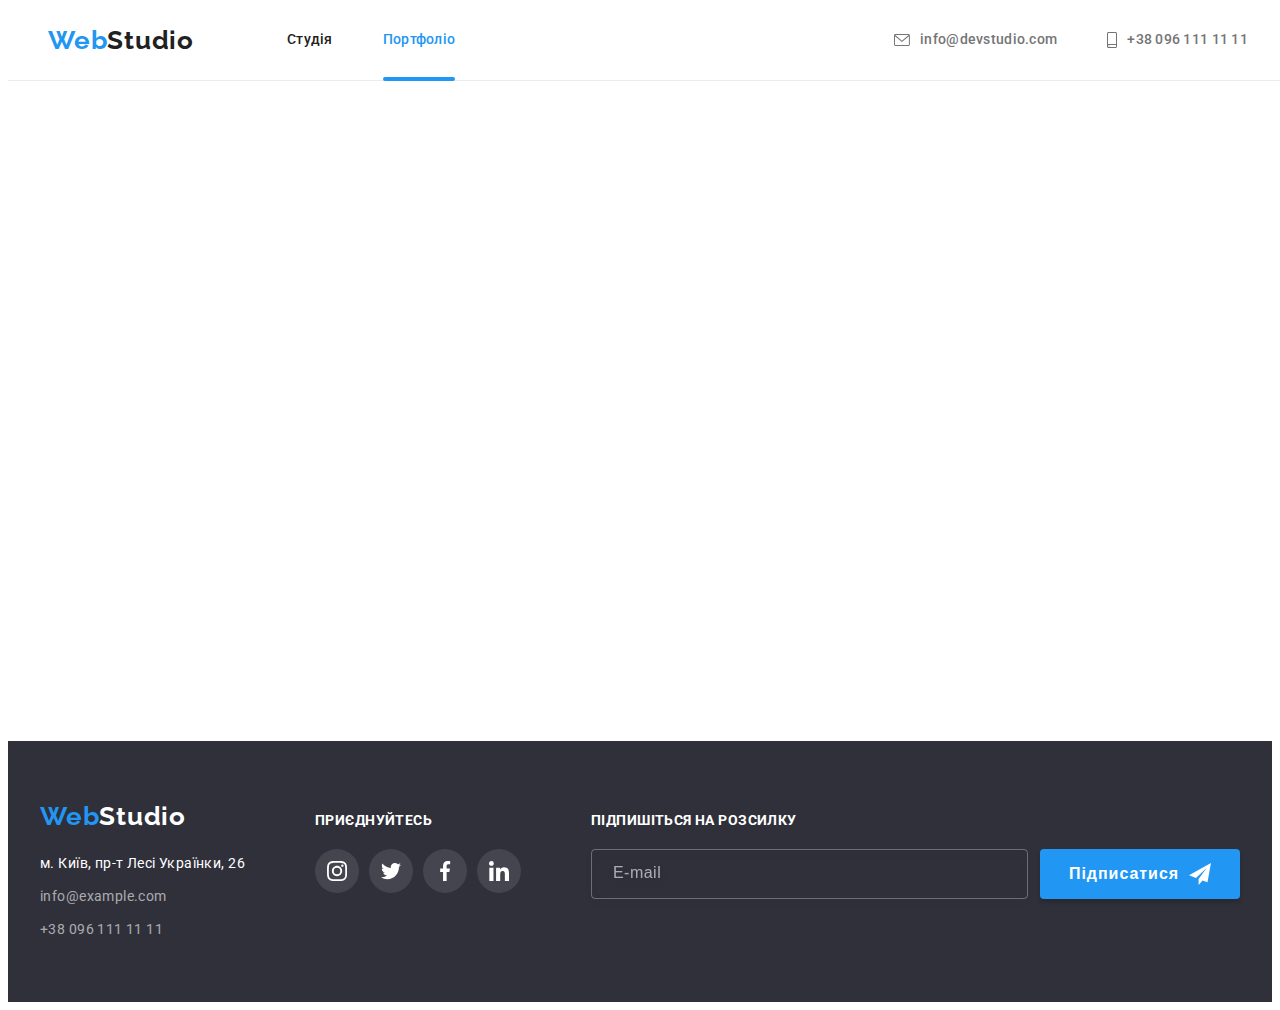
==== commit 654d8c64: "update pages" ====
--- a/portfolio.html
+++ b/portfolio.html
@@ -91,8 +91,8 @@
         <ul class="filter ">
           <!-- filterButton -->
         </ul>
-        <ul class="product ">
-          <!-- prtfolio-Item -->
+        <ul class="product" data-open-modal>
+          <!-- portfolio-Item -->
         </ul>
       </div>
     </section>
@@ -169,32 +169,22 @@
     </div>
   </footer>
 
-
-  <!-- <div id="product__modal" class="product__modal">
-    <div class="modal-prd__content">
-      <span class="close">&times;</span>
-      <div class="modal__body">
-      </div>
-    </div>
-  </div> -->
   <div class="backdrop is-hidden" data-backdrop>
-    <div id="product__modal" class="modal">
+    <div class="modal">
       <button class="modal__close" type="button" data-close-modal>
         <svg class="icon modal__icon" width="11" height="11">
           <use href="./images/icons.svg#close"></use>
         </svg>
       </button>
-      <div class="modal__body">
+      <div id="modal__body">
         <!-- Тут буде відображатися вміст модального вікна  -->
       </div>
     </div>
   </div>
 
   <script src="./js/menu.js"></script>
-  <script src="./js/prtfolio-Item.js"></script>
-  <script src="./js/filterButton.js"></script>
-  <script src="./js/product-modal.js"></script>
-  <!-- <script src="./js/modal.js"></script> -->
+  <script src="./js/mainPortfolio.mjs" type="module"></script>
+  <script src="./js/modals/modal.mjs" type="module"></script>
 
 
 </body>
--- a/css/main.min.css
+++ b/css/main.min.css
@@ -1 +1 @@
-.visually-hidden{position:absolute;width:1px;height:1px;margin:-1px;border:0;padding:0;white-space:nowrap;-webkit-clip-path:inset(100%);clip-path:inset(100%);clip:rect(0 0 0 0);overflow:hidden}body{font-family:"Roboto",sans-serif;font-size:14px;line-height:1.71;letter-spacing:.03em;color:#757575;background-color:#fff}body.lock-form{overflow:hidden}@media screen and (max-width: 767px){body.lock-menu{overflow:hidden}}h1,h2,h3,h4,h5,h6,p{margin-top:0;margin-bottom:0}img{display:block;max-width:100%;height:auto}ul{list-style:none;margin:0;padding:0}a{display:block;text-decoration:none;-webkit-transition:color 250ms cubic-bezier(0.4, 0, 0.2, 1);transition:color 250ms cubic-bezier(0.4, 0, 0.2, 1)}a:hover,a:focus{color:#2196f3}.container{max-width:480px;padding-left:15px;padding-right:15px;margin:0 auto}@media screen and (min-width: 768px){.container{max-width:768px}}@media screen and (min-width: 1200px){.container{max-width:1200px}}.section{padding-top:60px;padding-bottom:60px}.section--bg{background-color:#f5f4fa}.section--mt{margin-top:60px}@media screen and (min-width: 768px){.section--mt{margin-top:80px}}.section--dn{display:none}@media screen and (min-width: 1200px){.section--dn{display:block}}@media screen and (min-width: 1200px){.section{padding-top:94px;padding-bottom:94px}.section--pb{padding-bottom:0}}.section__title{font-weight:700;font-size:28px;line-height:1.18;letter-spacing:.03em;text-align:center;color:#212121}.section__title--mb{margin-bottom:30px}@media screen and (min-width: 768px){.section__title--mb{margin-bottom:30px}}@media screen and (min-width: 1200px){.section__title--mb{margin-bottom:50px}}@media screen and (min-width: 1200px){.section__title{font-size:36px;line-height:1.16;letter-spacing:.03em}}.form{display:-webkit-box;display:-ms-flexbox;display:flex;-webkit-box-orient:vertical;-webkit-box-direction:normal;-ms-flex-direction:column;flex-direction:column;-webkit-box-align:center;-ms-flex-align:center;align-items:center;-webkit-user-select:none;-moz-user-select:none;-ms-user-select:none;user-select:none}.form__title{margin-bottom:12px;font-weight:700;font-size:20px;line-height:1.15;letter-spacing:.03em;text-align:center;color:#212121}.form__label{position:relative;display:-webkit-box;display:-ms-flexbox;display:flex;-webkit-box-orient:vertical;-webkit-box-direction:normal;-ms-flex-direction:column;flex-direction:column;width:100%;margin-bottom:10px}.form__label:focus-within .form__input{border-color:#2196f3}.form__label:focus-within .form__icon{color:#2196f3}@media screen and (max-width: 1199px){.form__label{font-size:12px}}.form__text{margin-bottom:4px;font-weight:400;font-size:12px;line-height:1.16;letter-spacing:.01em}.form__icon{position:absolute;left:12px;top:50%;fill:currentColor;color:#212121;-webkit-transition:color 250ms cubic-bezier(0.4, 0, 0.2, 1);transition:color 250ms cubic-bezier(0.4, 0, 0.2, 1)}.form__input{height:40px;padding-top:12px;padding-bottom:12px;padding-left:42px;border:1px solid rgba(33,33,33,.2);-webkit-box-sizing:border-box;box-sizing:border-box;border-radius:4px;outline:#2196f3;-webkit-transition:border-color 250ms cubic-bezier(0.4, 0, 0.2, 1);transition:border-color 250ms cubic-bezier(0.4, 0, 0.2, 1)}.form__input--textarea{height:120px;resize:none;padding:12px 16px}.form__input--textarea::-webkit-input-placeholder{font-weight:400;font-size:14px;line-height:1.14;letter-spacing:.01em;color:rgba(117,117,117,.5)}.form__input--textarea::-moz-placeholder{font-weight:400;font-size:14px;line-height:1.14;letter-spacing:.01em;color:rgba(117,117,117,.5)}.form__input--textarea:-ms-input-placeholder{font-weight:400;font-size:14px;line-height:1.14;letter-spacing:.01em;color:rgba(117,117,117,.5)}.form__input--textarea::-ms-input-placeholder{font-weight:400;font-size:14px;line-height:1.14;letter-spacing:.01em;color:rgba(117,117,117,.5)}.form__input--textarea::placeholder{font-weight:400;font-size:14px;line-height:1.14;letter-spacing:.01em;color:rgba(117,117,117,.5)}.form__label--textarea{margin-bottom:20px}.form__label--checkbox{display:-webkit-box;display:-ms-flexbox;display:flex;-webkit-box-orient:horizontal;-webkit-box-direction:normal;-ms-flex-direction:row;flex-direction:row;-webkit-box-pack:center;-ms-flex-pack:center;justify-content:center;-webkit-box-align:center;-ms-flex-align:center;align-items:center;margin-bottom:30px}.form__link{display:inline-block;color:#2196f3;text-decoration:underline}.checkbox{position:relative;width:16px;height:15px;margin-right:7px;border:2px solid;border-color:#212121;border-radius:2px;-webkit-transition:background-color 250ms cubic-bezier(0.4, 0, 0.2, 1),visibility 250ms cubic-bezier(0.4, 0, 0.2, 1),opacity 250ms cubic-bezier(0.4, 0, 0.2, 1);transition:background-color 250ms cubic-bezier(0.4, 0, 0.2, 1),visibility 250ms cubic-bezier(0.4, 0, 0.2, 1),opacity 250ms cubic-bezier(0.4, 0, 0.2, 1)}.form__checkbox:checked~.checkbox{border-color:rgba(0,0,0,0)}.checkbox__icon{visibility:hidden;opacity:0;position:absolute;top:-2px;left:-2px;-webkit-transition:background-color 250ms cubic-bezier(0.4, 0, 0.2, 1),visibility 250ms cubic-bezier(0.4, 0, 0.2, 1),opacity 250ms cubic-bezier(0.4, 0, 0.2, 1);transition:background-color 250ms cubic-bezier(0.4, 0, 0.2, 1),visibility 250ms cubic-bezier(0.4, 0, 0.2, 1),opacity 250ms cubic-bezier(0.4, 0, 0.2, 1)}.form__checkbox:checked~.checkbox .checkbox__icon{visibility:visible;opacity:1}.checkbox__txt{-webkit-box-flex:1;-ms-flex-positive:1;flex-grow:1}.submit{height:50px;width:200px;display:-webkit-box;display:-ms-flexbox;display:flex;-webkit-box-pack:center;-ms-flex-pack:center;justify-content:center;-webkit-box-align:center;-ms-flex-align:center;align-items:center;font-weight:700;font-size:16px;line-height:1.88;letter-spacing:.06em}.backdrop{position:fixed;top:0;left:0;width:100%;height:100%;background-color:rgba(0,0,0,.2);-webkit-transition:visibility 250ms cubic-bezier(0.4, 0, 0.2, 1),opacity 250ms cubic-bezier(0.4, 0, 0.2, 1),all 250ms cubic-bezier(0.4, 0, 0.2, 1);transition:visibility 250ms cubic-bezier(0.4, 0, 0.2, 1),opacity 250ms cubic-bezier(0.4, 0, 0.2, 1),all 250ms cubic-bezier(0.4, 0, 0.2, 1);z-index:998}.backdrop.is-hidden{visibility:hidden;opacity:0;pointer-events:none}@media screen and (max-height: 620px){.backdrop{overflow:auto}}.modal{position:absolute;top:50%;left:50%;max-width:450px;padding:40px;background-color:#fff;-webkit-box-shadow:0px 1px 3px rgba(0,0,0,.12),0px 1px 1px rgba(0,0,0,.14),0px 2px 1px rgba(0,0,0,.2);box-shadow:0px 1px 3px rgba(0,0,0,.12),0px 1px 1px rgba(0,0,0,.14),0px 2px 1px rgba(0,0,0,.2);border-radius:4px;-webkit-transform:translate(-50%, -50%) scale(1);transform:translate(-50%, -50%) scale(1);-webkit-transition:-webkit-transform 250ms cubic-bezier(0.4, 0, 0.2, 1);transition:-webkit-transform 250ms cubic-bezier(0.4, 0, 0.2, 1);transition:transform 250ms cubic-bezier(0.4, 0, 0.2, 1);transition:transform 250ms cubic-bezier(0.4, 0, 0.2, 1), -webkit-transform 250ms cubic-bezier(0.4, 0, 0.2, 1)}.backdrop.is-hidden .modal{-webkit-transform:translate(-50%, -50%) scale(1.15);transform:translate(-50%, -50%) scale(1.15)}@media screen and (max-height: 620px){.modal{-webkit-transform:translate(-50%, -25%) scale(1);transform:translate(-50%, -25%) scale(1)}}@media screen and (max-width: 767px){.modal{width:calc(100% - 15px)}}@media screen and (min-width: 768px){.modal{width:100%}}@media screen and (min-width: 1200px){.modal{max-width:528px}}.modal__close{position:absolute;right:8px;top:8px;display:-webkit-box;display:-ms-flexbox;display:flex;-webkit-box-pack:center;-ms-flex-pack:center;justify-content:center;-webkit-box-align:center;-ms-flex-align:center;align-items:center;width:30px;height:30px;cursor:pointer;border-radius:50%;background-color:#fff;border:1px solid rgba(0,0,0,.1);-webkit-transition:color 250ms cubic-bezier(0.4, 0, 0.2, 1);transition:color 250ms cubic-bezier(0.4, 0, 0.2, 1)}.modal__close:hover,.modal__close:focus{color:#2196f3}.modal__icon{fill:currentColor}.button{color:#fff;background-color:#2196f3;border:none;-webkit-box-shadow:0px 4px 4px rgba(0,0,0,.15);box-shadow:0px 4px 4px rgba(0,0,0,.15);border-radius:4px;cursor:pointer;-webkit-transition:background-color 250ms cubic-bezier(0.4, 0, 0.2, 1);transition:background-color 250ms cubic-bezier(0.4, 0, 0.2, 1)}.button:hover,.button:focus{background-color:#188ce8}.header{position:fixed;top:0;width:100%;height:60px;z-index:1;border-bottom:1px solid #ececec;background:#fff}.header__container{height:100%;display:-webkit-box;display:-ms-flexbox;display:flex;-webkit-box-align:center;-ms-flex-align:center;align-items:center}@media screen and (max-width: 767px){.header__container{-webkit-box-pack:justify;-ms-flex-pack:justify;justify-content:space-between}}@media screen and (min-width: 768px){.header{height:80px}}.header__logo{color:#212121}@media screen and (min-width: 768px){.header__logo{margin-right:88px}}@media screen and (min-width: 1200px){.header__logo{margin-right:93px}}.logo{font-family:"Raleway",sans-serif;font-weight:700;font-size:24px;line-height:1.16;letter-spacing:.03em;text-decoration:none}.logo:hover{color:#212121}.logo__txt--accent{color:#2196f3}@media screen and (min-width: 1200px){.logo{font-size:26px;line-height:1.19}}.nav{font-weight:500;line-height:1.14;letter-spacing:.02em}@media screen and (max-width: 767px){.nav{-webkit-box-flex:1;-ms-flex-positive:1;flex-grow:1}}.nav__list{display:-webkit-box;display:-ms-flexbox;display:flex}@media screen and (max-width: 767px){.nav__list{-webkit-box-orient:vertical;-webkit-box-direction:normal;-ms-flex-direction:column;flex-direction:column;-webkit-box-align:start;-ms-flex-align:start;align-items:flex-start}}@media screen and (max-width: 767px){.nav__item{margin-bottom:32px}}@media screen and (min-width: 768px){.nav__item:not(:last-child){margin-right:50px}}.nav__link{padding:0 0 5px 0;color:#212121}.nav__link--current{color:#2196f3;position:relative}.nav__link--current::after{content:"";position:absolute;left:0;bottom:-1px;width:100%;height:4px;border-radius:2px;background-color:#2196f3}@media screen and (max-width: 767px){.nav__link{font-weight:500;font-size:40px;line-height:1.17;text-align:center;letter-spacing:.02em}}@media screen and (min-width: 768px){.nav__link{padding:32px 0}}.contacts{display:-webkit-box;display:-ms-flexbox;display:flex;font-weight:500;line-height:1.14;letter-spacing:.02em}@media screen and (max-width: 767px){.contacts{-webkit-box-orient:vertical;-webkit-box-direction:normal;-ms-flex-direction:column;flex-direction:column;margin-bottom:64px}}@media screen and (min-width: 768px){.contacts{margin-left:auto}}@media screen and (min-width: 768px)and (max-width: 1199px){.contacts{-webkit-box-orient:vertical;-webkit-box-direction:normal;-ms-flex-direction:column;flex-direction:column;-webkit-box-pack:center;-ms-flex-pack:center;justify-content:center}}@media screen and (max-width: 767px){.contacts__item{font-weight:500}.contacts__item:first-child{-webkit-box-ordinal-group:2;-ms-flex-order:1;order:1;font-size:24px;line-height:28px;letter-spacing:.02em}.contacts__item:last-child{color:#2196f3;margin-bottom:32px;font-size:34px;line-height:1.18;letter-spacing:.02em}}@media screen and (min-width: 768px)and (max-width: 1199px){.contacts__item:not(:last-child){margin-bottom:10px}}@media screen and (min-width: 1200px){.contacts__item:not(:last-child){margin-right:50px}}.contacts__link{color:#757575;display:-webkit-box;display:-ms-flexbox;display:flex;-webkit-box-align:center;-ms-flex-align:center;align-items:center}@media screen and (max-width: 767px){.contacts__link{color:inherit}}@media screen and (min-width: 1200px){.contacts__link{padding:32px 0}}.contacts__icon{margin-right:10px;fill:currentColor}@media screen and (max-width: 767px){.contacts__icon{display:none}}.burger{width:40px;height:40px;display:-webkit-box;display:-ms-flexbox;display:flex;-webkit-box-pack:center;-ms-flex-pack:center;justify-content:center;-webkit-box-align:center;-ms-flex-align:center;align-items:center;z-index:3;color:#212121;border:none;background:none}.burger.active{position:absolute;right:15px}@media screen and (min-width: 768px){.burger{display:none}}.burger__icon{width:40px;fill:currentColor;-webkit-transition:color 250ms cubic-bezier(0.4, 0, 0.2, 1),opacity 250ms cubic-bezier(0.4, 0, 0.2, 1),overflow 250ms cubic-bezier(0.4, 0, 0.2, 1),-webkit-transform 250ms cubic-bezier(0.4, 0, 0.2, 1);transition:color 250ms cubic-bezier(0.4, 0, 0.2, 1),opacity 250ms cubic-bezier(0.4, 0, 0.2, 1),overflow 250ms cubic-bezier(0.4, 0, 0.2, 1),-webkit-transform 250ms cubic-bezier(0.4, 0, 0.2, 1);transition:color 250ms cubic-bezier(0.4, 0, 0.2, 1),transform 250ms cubic-bezier(0.4, 0, 0.2, 1),opacity 250ms cubic-bezier(0.4, 0, 0.2, 1),overflow 250ms cubic-bezier(0.4, 0, 0.2, 1);transition:color 250ms cubic-bezier(0.4, 0, 0.2, 1),transform 250ms cubic-bezier(0.4, 0, 0.2, 1),opacity 250ms cubic-bezier(0.4, 0, 0.2, 1),overflow 250ms cubic-bezier(0.4, 0, 0.2, 1),-webkit-transform 250ms cubic-bezier(0.4, 0, 0.2, 1)}.burger:active .burger__icon{color:#2196f3}.burger__icon--open{opacity:1;overflow:visible;-webkit-transform:scaleX(1);transform:scaleX(1)}.burger.active .burger__icon--open{opacity:0;overflow:hidden;-webkit-transform:scaleX(0);transform:scaleX(0)}.burger__icon--close{opacity:0;overflow:hidden;-webkit-transform:rotateZ(180deg) scaleX(0);transform:rotateZ(180deg) scaleX(0)}.burger.active .burger__icon--close{opacity:1;overflow:visible;-webkit-transform:rotateZ(0deg) scaleX(1);transform:rotateZ(0deg) scaleX(1)}@media screen and (max-width: 767px){.menu{position:absolute;top:0;left:0;width:100vw;height:100vh;display:-webkit-box;display:-ms-flexbox;display:flex;-webkit-box-orient:vertical;-webkit-box-direction:normal;-ms-flex-direction:column;flex-direction:column;-webkit-box-pack:end;-ms-flex-pack:end;justify-content:end;padding:48px 40px;background-color:#fff;z-index:2;opacity:0;overflow:hidden;-webkit-transform:translateY(-100%);transform:translateY(-100%);-webkit-transition:color 250ms cubic-bezier(0.4, 0, 0.2, 1),opacity 250ms cubic-bezier(0.4, 0, 0.2, 1),overflow 250ms cubic-bezier(0.4, 0, 0.2, 1),background-color 550ms cubic-bezier(0.4, 0, 0.2, 1),-webkit-transform 250ms cubic-bezier(0.4, 0, 0.2, 1);transition:color 250ms cubic-bezier(0.4, 0, 0.2, 1),opacity 250ms cubic-bezier(0.4, 0, 0.2, 1),overflow 250ms cubic-bezier(0.4, 0, 0.2, 1),background-color 550ms cubic-bezier(0.4, 0, 0.2, 1),-webkit-transform 250ms cubic-bezier(0.4, 0, 0.2, 1);transition:color 250ms cubic-bezier(0.4, 0, 0.2, 1),transform 250ms cubic-bezier(0.4, 0, 0.2, 1),opacity 250ms cubic-bezier(0.4, 0, 0.2, 1),overflow 250ms cubic-bezier(0.4, 0, 0.2, 1),background-color 550ms cubic-bezier(0.4, 0, 0.2, 1);transition:color 250ms cubic-bezier(0.4, 0, 0.2, 1),transform 250ms cubic-bezier(0.4, 0, 0.2, 1),opacity 250ms cubic-bezier(0.4, 0, 0.2, 1),overflow 250ms cubic-bezier(0.4, 0, 0.2, 1),background-color 550ms cubic-bezier(0.4, 0, 0.2, 1),-webkit-transform 250ms cubic-bezier(0.4, 0, 0.2, 1)}.menu.is-open{-webkit-transform:translateX(0);transform:translateX(0);opacity:1;overflow:visible}}@media screen and (min-width: 768px){.menu{display:-webkit-box;display:-ms-flexbox;display:flex;-webkit-box-flex:1;-ms-flex-positive:1;flex-grow:1;-webkit-box-align:center;-ms-flex-align:center;align-items:center}}.hero{max-width:1600px;margin-left:auto;margin-right:auto;padding-top:118px;padding-bottom:118px;background-color:#c4c4c4;background-image:-webkit-gradient(linear, left top, right top, from(rgba(47, 48, 58, 0.4)), to(rgba(47, 48, 58, 0.4)));background-image:linear-gradient(to right, rgba(47, 48, 58, 0.4), rgba(47, 48, 58, 0.4));background-repeat:no-repeat;background-position:center;background-size:cover}.hero__container{display:-webkit-box;display:-ms-flexbox;display:flex;-webkit-box-orient:vertical;-webkit-box-direction:normal;-ms-flex-direction:column;flex-direction:column;-webkit-box-pack:center;-ms-flex-pack:center;justify-content:center;-webkit-box-align:center;-ms-flex-align:center;align-items:center}@media screen and (max-width: 767px){.hero{background-image:-webkit-gradient(linear, left top, right top, from(rgba(47, 48, 58, 0.4)), to(rgba(47, 48, 58, 0.4))),url("../images/studio/hero-bg/hero-mb.jpg");background-image:linear-gradient(to right, rgba(47, 48, 58, 0.4), rgba(47, 48, 58, 0.4)),url("../images/studio/hero-bg/hero-mb.jpg")}}@media screen and (max-width: 767px)and (-webkit-min-device-pixel-ratio: 2),screen and (max-width: 767px)and (min-resolution: 192dpi),screen and (max-width: 767px)and (min-resolution: 2dppx),screen and (max-width: 767px)and (min-device-pixel-ratio: 2){.hero{background-image:-webkit-gradient(linear, left top, right top, from(rgba(47, 48, 58, 0.4)), to(rgba(47, 48, 58, 0.4))),url("../images/studio/hero-bg/hero-mb@2x.jpg");background-image:linear-gradient(to right, rgba(47, 48, 58, 0.4), rgba(47, 48, 58, 0.4)),url("../images/studio/hero-bg/hero-mb@2x.jpg")}}@media screen and (min-width: 768px)and (max-width: 1199px){.hero{background-image:-webkit-gradient(linear, left top, right top, from(rgba(47, 48, 58, 0.4)), to(rgba(47, 48, 58, 0.4))),url("../images/studio/hero-bg/hero-tb.jpg");background-image:linear-gradient(to right, rgba(47, 48, 58, 0.4), rgba(47, 48, 58, 0.4)),url("../images/studio/hero-bg/hero-tb.jpg")}}@media screen and (min-width: 768px)and (max-width: 1199px)and (-webkit-min-device-pixel-ratio: 2),screen and (min-width: 768px)and (max-width: 1199px)and (min-resolution: 192dpi),screen and (min-width: 768px)and (max-width: 1199px)and (min-resolution: 2dppx),screen and (min-width: 768px)and (max-width: 1199px)and (min-device-pixel-ratio: 2){.hero{background-image:-webkit-gradient(linear, left top, right top, from(rgba(47, 48, 58, 0.4)), to(rgba(47, 48, 58, 0.4))),url("../images/studio/hero-bg/hero-tb@2x.jpg");background-image:linear-gradient(to right, rgba(47, 48, 58, 0.4), rgba(47, 48, 58, 0.4)),url("../images/studio/hero-bg/hero-tb@2x.jpg")}}@media screen and (min-width: 1200px){.hero{margin-top:80px;padding-top:200px;padding-bottom:200px;background-image:-webkit-gradient(linear, left top, right top, from(rgba(47, 48, 58, 0.4)), to(rgba(47, 48, 58, 0.4))),url("../images/studio/hero-bg/hero-pc.jpg");background-image:linear-gradient(to right, rgba(47, 48, 58, 0.4), rgba(47, 48, 58, 0.4)),url("../images/studio/hero-bg/hero-pc.jpg")}}@media screen and (min-width: 1200px)and (-webkit-min-device-pixel-ratio: 2),screen and (min-width: 1200px)and (min-resolution: 192dpi),screen and (min-width: 1200px)and (min-resolution: 2dppx),screen and (min-width: 1200px)and (min-device-pixel-ratio: 2){.hero{background-image:-webkit-gradient(linear, left top, right top, from(rgba(47, 48, 58, 0.4)), to(rgba(47, 48, 58, 0.4))),url("../images/studio/hero-bg/hero-pc@2x.jpg");background-image:linear-gradient(to right, rgba(47, 48, 58, 0.4), rgba(47, 48, 58, 0.4)),url("../images/studio/hero-bg/hero-pc@2x.jpg")}}.hero__title{max-width:360px;margin-bottom:30px;font-weight:900;font-size:26px;line-height:1.62;letter-spacing:.06em;text-transform:uppercase;color:#fff;text-align:center}@media screen and (min-width: 1200px){.hero__title{max-width:696px;font-size:44px;line-height:1.36}}.hero__btn{padding:10px 32px;font-family:"Roboto",sans-serif;font-weight:700;font-size:16px;line-height:1.88;letter-spacing:.06em}@media screen and (min-width: 768px){.features{display:-webkit-box;display:-ms-flexbox;display:flex}}@media screen and (max-width: 1199px){.features{-ms-flex-wrap:wrap;flex-wrap:wrap;-webkit-box-pack:justify;-ms-flex-pack:justify;justify-content:space-between}}@media screen and (max-width: 767px){.features__item:not(:last-child){margin-bottom:30px}}@media screen and (min-width: 768px)and (max-width: 1199px){.features__item{width:calc((100% - 30px)/2)}.features__item:not(:nth-last-child(-n+2)){margin-bottom:30px}}@media screen and (min-width: 1200px){.features__item{-ms-flex-preferred-size:calc((100% - 90px)/4);flex-basis:calc((100% - 90px)/4)}.features__item:not(:last-child){margin-right:30px}}.features__icon{padding:25px 0;margin-bottom:30px;text-align:center;background:#f5f4fa;border-radius:4px}.features__title{margin-bottom:10px;font-size:inherit;line-height:1.14;text-transform:uppercase;text-align:center;color:#212121}@media screen and (min-width: 1200px){.features__title{text-align:left}}.our-works{display:-webkit-box;display:-ms-flexbox;display:flex}.our-works__item{width:calc((100% - 60px)/3);position:relative}.our-works__item:not(:last-child){margin-right:30px}.our-works__title{position:absolute;bottom:0;width:100%;height:70px;display:-webkit-box;display:-ms-flexbox;display:flex;-webkit-box-pack:center;-ms-flex-pack:center;justify-content:center;-webkit-box-align:center;-ms-flex-align:center;align-items:center;font-style:normal;font-weight:600;line-height:1.18;letter-spacing:.03em;text-transform:uppercase;color:#fff;background-color:rgba(47,48,58,.8)}.social-links{display:-webkit-box;display:-ms-flexbox;display:flex;-webkit-box-pack:center;-ms-flex-pack:center;justify-content:center}.menu__social-links{-ms-flex-item-align:start;align-self:flex-start}@media screen and (min-width: 768px){.menu__social-links{display:none}}.social-links__item:not(:last-child){margin-right:10px}@media screen and (max-width: 767px){.social-links__item--mobi-menu:not(:last-child){padding-right:10px;border-right:1px solid rgba(33,33,33,.2)}}.social-links__link{display:-webkit-box;display:-ms-flexbox;display:flex;-webkit-box-pack:center;-ms-flex-pack:center;justify-content:center;-webkit-box-align:center;-ms-flex-align:center;align-items:center;width:44px;height:44px;color:#afb1b8;border-radius:50%;-webkit-transition:color 250ms cubic-bezier(0.4, 0, 0.2, 1),background-color 250ms cubic-bezier(0.4, 0, 0.2, 1);transition:color 250ms cubic-bezier(0.4, 0, 0.2, 1),background-color 250ms cubic-bezier(0.4, 0, 0.2, 1)}.social-links__link:hover,.social-links__link:focus{color:#fff;background-color:#2196f3}@media screen and (max-width: 767px){.social-links__link--mobi-menu{width:auto;height:auto}.social-links__link--mobi-menu:hover,.social-links__link--mobi-menu:focus{background-color:currentColor;border-radius:0}}.social-links__link--bg{background:rgba(255,255,255,.1);color:#fff}.social-item__icon{fill:currentColor}.social-txt{font-weight:500;font-size:18px;line-height:1.22;letter-spacing:.02em;color:#2196f3}@media screen and (min-width: 768px){.our-team{display:-webkit-box;display:-ms-flexbox;display:flex}}@media screen and (max-width: 1199px){.our-team{-ms-flex-wrap:wrap;flex-wrap:wrap;-webkit-box-pack:justify;-ms-flex-pack:justify;justify-content:space-between}}.our-team__item{text-align:center;-webkit-box-shadow:0px 1px 3px rgba(0,0,0,.12),0px 1px 1px rgba(0,0,0,.14),0px 2px 1px rgba(0,0,0,.2);box-shadow:0px 1px 3px rgba(0,0,0,.12),0px 1px 1px rgba(0,0,0,.14),0px 2px 1px rgba(0,0,0,.2);border-radius:0px 0px 4px 4px;background-color:#fff}@media screen and (max-width: 767px){.our-team__item:not(:last-child){margin-bottom:30px}}@media screen and (min-width: 768px)and (max-width: 1199px){.our-team__item{-ms-flex-preferred-size:354px;flex-basis:354px}.our-team__item:not(:nth-last-child(-n+2)){margin-bottom:30px}}@media screen and (min-width: 1200px){.our-team__item{width:calc((100% - 90px)/4)}.our-team__item:not(:last-child){margin-right:30px}}.our-team__photo{width:100%}.our-team__info{padding:30px 0}.our-team__name{margin-bottom:10px;font-size:16px;line-height:1.18;letter-spacing:.03em;font-weight:500;color:#212121}.our-team__career{margin-bottom:16px;font-size:16px;line-height:1.18;letter-spacing:.03em}.regular-customers{display:-webkit-box;display:-ms-flexbox;display:flex}@media screen and (max-width: 1199px){.regular-customers{-ms-flex-wrap:wrap;flex-wrap:wrap;-webkit-box-pack:justify;-ms-flex-pack:justify;justify-content:space-between}}@media screen and (max-width: 767px){.regular-customers__item{width:calc((100% - 30px)/2)}.regular-customers__item:not(:nth-last-child(-n+2)){margin-bottom:30px}}@media screen and (min-width: 768px)and (max-width: 1199px){.regular-customers__item{-ms-flex-preferred-size:226px;flex-basis:226px}.regular-customers__item:not(:nth-last-child(-n+3)){margin-bottom:30px}}@media screen and (min-width: 1200px){.regular-customers__item{-ms-flex-preferred-size:170px;flex-basis:170px}.regular-customers__item:not(:last-child){margin-right:30px}}.regular-customers__link{display:-webkit-box;display:-ms-flexbox;display:flex;-webkit-box-pack:center;-ms-flex-pack:center;justify-content:center;-webkit-box-align:center;-ms-flex-align:center;align-items:center;height:92px;color:#afb1b8;border:1px solid #afb1b8;border-radius:4px;-webkit-transition:border-color 250ms cubic-bezier(0.4, 0, 0.2, 1),color 250ms cubic-bezier(0.4, 0, 0.2, 1);transition:border-color 250ms cubic-bezier(0.4, 0, 0.2, 1),color 250ms cubic-bezier(0.4, 0, 0.2, 1)}.regular-customers__link:hover,.regular-customers__link:focus{color:#2196f3;border-color:#2196f3}.regular-customers__icon{fill:currentColor}.footer{padding-top:60px;padding-bottom:60px;background-color:#2f303a}.footer__container{display:-webkit-box;display:-ms-flexbox;display:flex}@media screen and (max-width: 767px){.footer__container{max-width:100%;-webkit-box-orient:vertical;-webkit-box-direction:normal;-ms-flex-direction:column;flex-direction:column;-webkit-box-align:center;-ms-flex-align:center;align-items:center;text-align:center}}@media screen and (max-width: 1199px){.footer__container{-ms-flex-wrap:wrap;flex-wrap:wrap;-ms-flex-pack:distribute;justify-content:space-around;text-align:center}}@media screen and (min-width: 768px){.footer__container{-webkit-box-align:baseline;-ms-flex-align:baseline;align-items:baseline}}@media screen and (max-width: 767px){.footer__item:last-child{width:100%}}@media screen and (max-width: 1199px){.footer__item:last-child{margin-top:60px}}@media screen and (min-width: 1200px){.footer__item:not(:last-child){margin-right:70px}.footer__item:last-child{-webkit-box-flex:1;-ms-flex-positive:1;flex-grow:1}}.footer__logo{margin-bottom:20px;color:#fff}.footer__logo:hover{color:#fff}.footer__txt{margin-bottom:20px;font-size:14px;font-weight:700;line-height:1.14;letter-spacing:.03em;color:#fff;text-transform:uppercase}.logo{font-family:"Raleway",sans-serif;font-weight:700;font-size:24px;line-height:1.16;letter-spacing:.03em;text-decoration:none}.logo:hover{color:#212121}.logo__txt--accent{color:#2196f3}@media screen and (min-width: 1200px){.logo{font-size:26px;line-height:1.19}}.address__list{font-style:normal}.address__item:not(:last-child){margin-bottom:9px}.address__place{color:#fff}.address__contact{color:rgba(255,255,255,.6)}.subscribe{display:-webkit-box;display:-ms-flexbox;display:flex}@media screen and (max-width: 767px){.subscribe{margin-right:auto;margin-left:auto}}@media screen and (max-width: 1199px){.subscribe{-webkit-box-orient:vertical;-webkit-box-direction:normal;-ms-flex-direction:column;flex-direction:column;max-width:450px}}@media screen and (min-width: 768px)and (max-width: 1199px){.subscribe{width:450px}}.subscribe__label:focus-within .subscribe__input{border-color:#2196f3}@media screen and (max-width: 1199px){.subscribe__label{margin-bottom:20px}}@media screen and (min-width: 1200px){.subscribe__label{margin-right:12px;-ms-flex-preferred-size:100%;flex-basis:100%}}.subscribe__input{width:100%;height:50px;padding:15px 16px;background-color:rgba(0,0,0,0);border:1px solid;border-color:rgba(255,255,255,.3);-webkit-box-sizing:border-box;box-sizing:border-box;-webkit-filter:drop-shadow(0px 4px 4px rgba(0, 0, 0, 0.15));filter:drop-shadow(0px 4px 4px rgba(0, 0, 0, 0.15));border-radius:4px;color:#fff;outline:none}.subscribe__input::-webkit-input-placeholder{font-weight:400;font-size:16px;line-height:1.25;display:-webkit-box;display:flex;-webkit-box-align:center;align-items:center;letter-spacing:.03em;color:rgba(255,255,255,.6)}.subscribe__input::-moz-placeholder{font-weight:400;font-size:16px;line-height:1.25;display:flex;align-items:center;letter-spacing:.03em;color:rgba(255,255,255,.6)}.subscribe__input:-ms-input-placeholder{font-weight:400;font-size:16px;line-height:1.25;display:-ms-flexbox;display:flex;-ms-flex-align:center;align-items:center;letter-spacing:.03em;color:rgba(255,255,255,.6)}.subscribe__input::-ms-input-placeholder{font-weight:400;font-size:16px;line-height:1.25;display:-ms-flexbox;display:flex;-ms-flex-align:center;align-items:center;letter-spacing:.03em;color:rgba(255,255,255,.6)}.subscribe__input::placeholder{font-weight:400;font-size:16px;line-height:1.25;display:-webkit-box;display:-ms-flexbox;display:flex;-webkit-box-align:center;-ms-flex-align:center;align-items:center;letter-spacing:.03em;color:rgba(255,255,255,.6)}.subscribe__btn{display:-webkit-box;display:-ms-flexbox;display:flex;-webkit-box-align:center;-ms-flex-align:center;align-items:center;width:200px;height:50px;padding:10px 29px;font-weight:700;font-size:16px;line-height:1.88;letter-spacing:.06em}@media screen and (max-width: 1199px){.subscribe__btn{-ms-flex-item-align:center;align-self:center}}.subscribe__icon{width:24px;height:24px;margin-left:10px;fill:currentColor}.product{display:-webkit-box;display:-ms-flexbox;display:flex}@media screen and (max-width: 767px){.product{-webkit-box-orient:vertical;-webkit-box-direction:normal;-ms-flex-direction:column;flex-direction:column}}@media screen and (min-width: 768px){.product{-ms-flex-wrap:wrap;flex-wrap:wrap}}.product__item{border-radius:4px}@media screen and (max-width: 767px){.product__item:not(:last-child){margin-bottom:30px}}@media screen and (min-width: 768px)and (max-width: 1199px){.product__item{-ms-flex-preferred-size:354px;flex-basis:354px}.product__item:not(:nth-child(2n)){margin-right:30px}.product__item:not(:last-child){margin-bottom:30px}}@media screen and (min-width: 1200px){.product__item{-ms-flex-preferred-size:370px;flex-basis:370px}.product__item:not(:nth-child(3n)){margin-right:30px}.product__item:not(:nth-last-child(-n+3)){margin-bottom:30px}}.filter{display:-webkit-box;display:-ms-flexbox;display:flex;margin-bottom:40px}@media screen and (max-width: 767px){.filter{-ms-flex-wrap:wrap;flex-wrap:wrap}}@media screen and (min-width: 768px){.filter{-webkit-box-pack:center;-ms-flex-pack:center;justify-content:center;margin-bottom:30px}}@media screen and (min-width: 1200px){.filter{margin-bottom:50px}}.filter__item:not(:last-child){margin-right:8px}@media screen and (max-width: 767px){.filter__item:not(:nth-last-child(-n+3)){margin-bottom:15px}}.filter__btn{padding:6px 22px;font-weight:500;font-size:16px;line-height:1.62;text-align:center;letter-spacing:.03em;border:none;border-radius:4px;-webkit-box-shadow:none;box-shadow:none;background-color:#f5f4fa;color:#212121;cursor:pointer;-webkit-transition:color 250ms cubic-bezier(0.4, 0, 0.2, 1),background-color 250ms cubic-bezier(0.4, 0, 0.2, 1),-webkit-box-shadow 250ms cubic-bezier(0.4, 0, 0.2, 1);transition:color 250ms cubic-bezier(0.4, 0, 0.2, 1),background-color 250ms cubic-bezier(0.4, 0, 0.2, 1),-webkit-box-shadow 250ms cubic-bezier(0.4, 0, 0.2, 1);transition:color 250ms cubic-bezier(0.4, 0, 0.2, 1),background-color 250ms cubic-bezier(0.4, 0, 0.2, 1),box-shadow 250ms cubic-bezier(0.4, 0, 0.2, 1);transition:color 250ms cubic-bezier(0.4, 0, 0.2, 1),background-color 250ms cubic-bezier(0.4, 0, 0.2, 1),box-shadow 250ms cubic-bezier(0.4, 0, 0.2, 1),-webkit-box-shadow 250ms cubic-bezier(0.4, 0, 0.2, 1)}.filter__btn:hover,.filter__btn:focus{color:#fff;background-color:#2196f3;-webkit-box-shadow:0px 3px 1px rgba(0,0,0,.1),0px 1px 2px rgba(0,0,0,.08),0px 2px 2px rgba(0,0,0,.12);box-shadow:0px 3px 1px rgba(0,0,0,.1),0px 1px 2px rgba(0,0,0,.08),0px 2px 2px rgba(0,0,0,.12)}.card{display:-webkit-box;display:-ms-flexbox;display:flex;height:100%;-webkit-box-orient:vertical;-webkit-box-direction:normal;-ms-flex-direction:column;flex-direction:column;-webkit-transition:-webkit-box-shadow 250ms cubic-bezier(0.4, 0, 0.2, 1);transition:-webkit-box-shadow 250ms cubic-bezier(0.4, 0, 0.2, 1);transition:box-shadow 250ms cubic-bezier(0.4, 0, 0.2, 1);transition:box-shadow 250ms cubic-bezier(0.4, 0, 0.2, 1), -webkit-box-shadow 250ms cubic-bezier(0.4, 0, 0.2, 1)}.card:hover,.card:focus{-webkit-box-shadow:0px 1px 1px rgba(0,0,0,.12),0px 4px 4px rgba(0,0,0,.06),1px 4px 6px rgba(0,0,0,.16);box-shadow:0px 1px 1px rgba(0,0,0,.12),0px 4px 4px rgba(0,0,0,.06),1px 4px 6px rgba(0,0,0,.16)}.card__img-txt{position:relative;overflow:hidden}.card__photo{width:100%}.card__txt{position:absolute;top:0;height:100%;padding:64px 24px;font-size:18px;line-height:1.56;letter-spacing:.03em;color:#fff;background-color:rgba(33,150,243,.9);-webkit-transform:translateY(100%);transform:translateY(100%);-webkit-transition:-webkit-transform 250ms cubic-bezier(0.4, 0, 0.2, 1);transition:-webkit-transform 250ms cubic-bezier(0.4, 0, 0.2, 1);transition:transform 250ms cubic-bezier(0.4, 0, 0.2, 1);transition:transform 250ms cubic-bezier(0.4, 0, 0.2, 1), -webkit-transform 250ms cubic-bezier(0.4, 0, 0.2, 1)}.card:hover .card__txt,.card:focus .card__txt{-webkit-transform:translateY(0);transform:translateY(0)}.card__title{-webkit-box-flex:1;-ms-flex-positive:1;flex-grow:1;padding:20px 24px;border-right:1px solid #eee;border-left:1px solid #eee;border-bottom:1px solid #eee}.card__name{margin-bottom:4px;font-weight:600;font-size:18px;line-height:2;letter-spacing:.06em;color:#212121}.card__description{font-size:16px;line-height:1.87;letter-spacing:.03em;color:#757575}.product__modal{position:fixed;z-index:1;left:0;top:0;width:100%;height:100%;background-color:rgba(0,0,0,.7)}.modal-prd__content{position:absolute;top:50%;left:50%;-webkit-transform:translate(-50%, -50%);transform:translate(-50%, -50%);background-color:#fff;padding:20px}.close{position:absolute;top:10px;right:10px;font-size:24px;cursor:pointer}.modal-content-inner{padding:20px}.modal-img{width:100%;height:auto;margin-bottom:10px}.modal-title{font-size:24px;margin-bottom:10px}.modal-description{font-size:18px;margin-bottom:10px}.modal-text{font-size:16px}/*# sourceMappingURL=main.min.css.map */+.visually-hidden{position:absolute;width:1px;height:1px;margin:-1px;border:0;padding:0;white-space:nowrap;-webkit-clip-path:inset(100%);clip-path:inset(100%);clip:rect(0 0 0 0);overflow:hidden}body{font-family:"Roboto",sans-serif;font-size:14px;line-height:1.71;letter-spacing:.03em;color:#757575;background-color:#fff}body.lock-form{overflow:hidden}@media screen and (max-width: 767px){body.lock-menu{overflow:hidden}}h1,h2,h3,h4,h5,h6,p{margin-top:0;margin-bottom:0}img{display:block;max-width:100%;height:auto}ul{list-style:none;margin:0;padding:0}a{display:block;text-decoration:none;-webkit-transition:color 250ms cubic-bezier(0.4, 0, 0.2, 1);transition:color 250ms cubic-bezier(0.4, 0, 0.2, 1)}a:hover,a:focus{color:#2196f3}.container{max-width:480px;padding-left:15px;padding-right:15px;margin:0 auto}@media screen and (min-width: 768px){.container{max-width:768px}}@media screen and (min-width: 1200px){.container{max-width:1200px}}.section{padding-top:60px;padding-bottom:60px}.section--bg{background-color:#f5f4fa}.section--mt{margin-top:60px}@media screen and (min-width: 768px){.section--mt{margin-top:80px}}.section--dn{display:none}@media screen and (min-width: 1200px){.section--dn{display:block}}@media screen and (min-width: 1200px){.section{padding-top:94px;padding-bottom:94px}.section--pb{padding-bottom:0}}.section__title{font-weight:700;font-size:28px;line-height:1.18;letter-spacing:.03em;text-align:center;color:#212121}.section__title--mb{margin-bottom:30px}@media screen and (min-width: 768px){.section__title--mb{margin-bottom:30px}}@media screen and (min-width: 1200px){.section__title--mb{margin-bottom:50px}}@media screen and (min-width: 1200px){.section__title{font-size:36px;line-height:1.16;letter-spacing:.03em}}.form{display:-webkit-box;display:-ms-flexbox;display:flex;-webkit-box-orient:vertical;-webkit-box-direction:normal;-ms-flex-direction:column;flex-direction:column;-webkit-box-align:center;-ms-flex-align:center;align-items:center;-webkit-user-select:none;-moz-user-select:none;-ms-user-select:none;user-select:none}.form__title{margin-bottom:12px;font-weight:700;font-size:20px;line-height:1.15;letter-spacing:.03em;text-align:center;color:#212121}.form__label{position:relative;display:-webkit-box;display:-ms-flexbox;display:flex;-webkit-box-orient:vertical;-webkit-box-direction:normal;-ms-flex-direction:column;flex-direction:column;width:100%;margin-bottom:10px}.form__label:focus-within .form__input{border-color:#2196f3}.form__label:focus-within .form__icon{color:#2196f3}@media screen and (max-width: 1199px){.form__label{font-size:12px}}.form__text{margin-bottom:4px;font-weight:400;font-size:12px;line-height:1.16;letter-spacing:.01em}.form__icon{position:absolute;left:12px;top:50%;fill:currentColor;color:#212121;-webkit-transition:color 250ms cubic-bezier(0.4, 0, 0.2, 1);transition:color 250ms cubic-bezier(0.4, 0, 0.2, 1)}.form__input{height:40px;padding-top:12px;padding-bottom:12px;padding-left:42px;border:1px solid rgba(33,33,33,.2);-webkit-box-sizing:border-box;box-sizing:border-box;border-radius:4px;outline:#2196f3;-webkit-transition:border-color 250ms cubic-bezier(0.4, 0, 0.2, 1);transition:border-color 250ms cubic-bezier(0.4, 0, 0.2, 1)}.form__input--textarea{height:120px;resize:none;padding:12px 16px}.form__input--textarea::-webkit-input-placeholder{font-weight:400;font-size:14px;line-height:1.14;letter-spacing:.01em;color:rgba(117,117,117,.5)}.form__input--textarea::-moz-placeholder{font-weight:400;font-size:14px;line-height:1.14;letter-spacing:.01em;color:rgba(117,117,117,.5)}.form__input--textarea:-ms-input-placeholder{font-weight:400;font-size:14px;line-height:1.14;letter-spacing:.01em;color:rgba(117,117,117,.5)}.form__input--textarea::-ms-input-placeholder{font-weight:400;font-size:14px;line-height:1.14;letter-spacing:.01em;color:rgba(117,117,117,.5)}.form__input--textarea::placeholder{font-weight:400;font-size:14px;line-height:1.14;letter-spacing:.01em;color:rgba(117,117,117,.5)}.form__label--textarea{margin-bottom:20px}.form__label--checkbox{display:-webkit-box;display:-ms-flexbox;display:flex;-webkit-box-orient:horizontal;-webkit-box-direction:normal;-ms-flex-direction:row;flex-direction:row;-webkit-box-pack:center;-ms-flex-pack:center;justify-content:center;-webkit-box-align:center;-ms-flex-align:center;align-items:center;margin-bottom:30px}.form__link{display:inline-block;color:#2196f3;text-decoration:underline}.checkbox{position:relative;width:16px;height:15px;margin-right:7px;border:2px solid;border-color:#212121;border-radius:2px;-webkit-transition:background-color 250ms cubic-bezier(0.4, 0, 0.2, 1),visibility 250ms cubic-bezier(0.4, 0, 0.2, 1),opacity 250ms cubic-bezier(0.4, 0, 0.2, 1);transition:background-color 250ms cubic-bezier(0.4, 0, 0.2, 1),visibility 250ms cubic-bezier(0.4, 0, 0.2, 1),opacity 250ms cubic-bezier(0.4, 0, 0.2, 1)}.form__checkbox:checked~.checkbox{border-color:rgba(0,0,0,0)}.checkbox__icon{visibility:hidden;opacity:0;position:absolute;top:-2px;left:-2px;-webkit-transition:background-color 250ms cubic-bezier(0.4, 0, 0.2, 1),visibility 250ms cubic-bezier(0.4, 0, 0.2, 1),opacity 250ms cubic-bezier(0.4, 0, 0.2, 1);transition:background-color 250ms cubic-bezier(0.4, 0, 0.2, 1),visibility 250ms cubic-bezier(0.4, 0, 0.2, 1),opacity 250ms cubic-bezier(0.4, 0, 0.2, 1)}.form__checkbox:checked~.checkbox .checkbox__icon{visibility:visible;opacity:1}.checkbox__txt{-webkit-box-flex:1;-ms-flex-positive:1;flex-grow:1}.submit{height:50px;width:200px;display:-webkit-box;display:-ms-flexbox;display:flex;-webkit-box-pack:center;-ms-flex-pack:center;justify-content:center;-webkit-box-align:center;-ms-flex-align:center;align-items:center;font-weight:700;font-size:16px;line-height:1.88;letter-spacing:.06em}.backdrop{position:fixed;top:0;left:0;width:100%;height:100%;background-color:rgba(0,0,0,.2);-webkit-transition:visibility 250ms cubic-bezier(0.4, 0, 0.2, 1),opacity 250ms cubic-bezier(0.4, 0, 0.2, 1),all 250ms cubic-bezier(0.4, 0, 0.2, 1);transition:visibility 250ms cubic-bezier(0.4, 0, 0.2, 1),opacity 250ms cubic-bezier(0.4, 0, 0.2, 1),all 250ms cubic-bezier(0.4, 0, 0.2, 1);z-index:998}.backdrop.is-hidden{visibility:hidden;opacity:0;pointer-events:none}@media screen and (max-height: 620px){.backdrop{overflow:auto}}.modal{position:absolute;top:50%;left:50%;max-width:450px;padding:40px;background-color:#fff;-webkit-box-shadow:0px 1px 3px rgba(0,0,0,.12),0px 1px 1px rgba(0,0,0,.14),0px 2px 1px rgba(0,0,0,.2);box-shadow:0px 1px 3px rgba(0,0,0,.12),0px 1px 1px rgba(0,0,0,.14),0px 2px 1px rgba(0,0,0,.2);border-radius:4px;-webkit-transform:translate(-50%, -50%) scale(1);transform:translate(-50%, -50%) scale(1);-webkit-transition:-webkit-transform 250ms cubic-bezier(0.4, 0, 0.2, 1);transition:-webkit-transform 250ms cubic-bezier(0.4, 0, 0.2, 1);transition:transform 250ms cubic-bezier(0.4, 0, 0.2, 1);transition:transform 250ms cubic-bezier(0.4, 0, 0.2, 1), -webkit-transform 250ms cubic-bezier(0.4, 0, 0.2, 1)}.backdrop.is-hidden .modal{-webkit-transform:translate(-50%, -50%) scale(1.15);transform:translate(-50%, -50%) scale(1.15)}@media screen and (max-height: 620px){.modal{-webkit-transform:translate(-50%, -25%) scale(1);transform:translate(-50%, -25%) scale(1)}}@media screen and (max-width: 767px){.modal{width:calc(100% - 15px)}}@media screen and (min-width: 768px){.modal{width:100%}}@media screen and (min-width: 1200px){.modal{max-width:528px}}.modal__close{position:absolute;right:8px;top:8px;display:-webkit-box;display:-ms-flexbox;display:flex;-webkit-box-pack:center;-ms-flex-pack:center;justify-content:center;-webkit-box-align:center;-ms-flex-align:center;align-items:center;width:30px;height:30px;cursor:pointer;border-radius:50%;background-color:#fff;border:1px solid rgba(0,0,0,.1);-webkit-transition:color 250ms cubic-bezier(0.4, 0, 0.2, 1);transition:color 250ms cubic-bezier(0.4, 0, 0.2, 1)}.modal__close:hover,.modal__close:focus{color:#2196f3}.modal__icon{fill:currentColor}.button{color:#fff;background-color:#2196f3;border:none;-webkit-box-shadow:0px 4px 4px rgba(0,0,0,.15);box-shadow:0px 4px 4px rgba(0,0,0,.15);border-radius:4px;cursor:pointer;-webkit-transition:background-color 250ms cubic-bezier(0.4, 0, 0.2, 1);transition:background-color 250ms cubic-bezier(0.4, 0, 0.2, 1)}.button:hover,.button:focus{background-color:#188ce8}.header{position:fixed;top:0;width:100%;height:60px;z-index:1;border-bottom:1px solid #ececec;background:#fff}.header__container{height:100%;display:-webkit-box;display:-ms-flexbox;display:flex;-webkit-box-align:center;-ms-flex-align:center;align-items:center}@media screen and (max-width: 767px){.header__container{-webkit-box-pack:justify;-ms-flex-pack:justify;justify-content:space-between}}@media screen and (min-width: 768px){.header{height:80px}}.header__logo{color:#212121}@media screen and (min-width: 768px){.header__logo{margin-right:88px}}@media screen and (min-width: 1200px){.header__logo{margin-right:93px}}.logo{font-family:"Raleway",sans-serif;font-weight:700;font-size:24px;line-height:1.16;letter-spacing:.03em;text-decoration:none}.logo:hover{color:#212121}.logo__txt--accent{color:#2196f3}@media screen and (min-width: 1200px){.logo{font-size:26px;line-height:1.19}}.nav{font-weight:500;line-height:1.14;letter-spacing:.02em}@media screen and (max-width: 767px){.nav{-webkit-box-flex:1;-ms-flex-positive:1;flex-grow:1}}.nav__list{display:-webkit-box;display:-ms-flexbox;display:flex}@media screen and (max-width: 767px){.nav__list{-webkit-box-orient:vertical;-webkit-box-direction:normal;-ms-flex-direction:column;flex-direction:column;-webkit-box-align:start;-ms-flex-align:start;align-items:flex-start}}@media screen and (max-width: 767px){.nav__item{margin-bottom:32px}}@media screen and (min-width: 768px){.nav__item:not(:last-child){margin-right:50px}}.nav__link{padding:0 0 5px 0;color:#212121}.nav__link--current{color:#2196f3;position:relative}.nav__link--current::after{content:"";position:absolute;left:0;bottom:-1px;width:100%;height:4px;border-radius:2px;background-color:#2196f3}@media screen and (max-width: 767px){.nav__link{font-weight:500;font-size:40px;line-height:1.17;text-align:center;letter-spacing:.02em}}@media screen and (min-width: 768px){.nav__link{padding:32px 0}}.contacts{display:-webkit-box;display:-ms-flexbox;display:flex;font-weight:500;line-height:1.14;letter-spacing:.02em}@media screen and (max-width: 767px){.contacts{-webkit-box-orient:vertical;-webkit-box-direction:normal;-ms-flex-direction:column;flex-direction:column;margin-bottom:64px}}@media screen and (min-width: 768px){.contacts{margin-left:auto}}@media screen and (min-width: 768px)and (max-width: 1199px){.contacts{-webkit-box-orient:vertical;-webkit-box-direction:normal;-ms-flex-direction:column;flex-direction:column;-webkit-box-pack:center;-ms-flex-pack:center;justify-content:center}}@media screen and (max-width: 767px){.contacts__item{font-weight:500}.contacts__item:first-child{-webkit-box-ordinal-group:2;-ms-flex-order:1;order:1;font-size:24px;line-height:28px;letter-spacing:.02em}.contacts__item:last-child{color:#2196f3;margin-bottom:32px;font-size:34px;line-height:1.18;letter-spacing:.02em}}@media screen and (min-width: 768px)and (max-width: 1199px){.contacts__item:not(:last-child){margin-bottom:10px}}@media screen and (min-width: 1200px){.contacts__item:not(:last-child){margin-right:50px}}.contacts__link{color:#757575;display:-webkit-box;display:-ms-flexbox;display:flex;-webkit-box-align:center;-ms-flex-align:center;align-items:center}@media screen and (max-width: 767px){.contacts__link{color:inherit}}@media screen and (min-width: 1200px){.contacts__link{padding:32px 0}}.contacts__icon{margin-right:10px;fill:currentColor}@media screen and (max-width: 767px){.contacts__icon{display:none}}.burger{width:40px;height:40px;display:-webkit-box;display:-ms-flexbox;display:flex;-webkit-box-pack:center;-ms-flex-pack:center;justify-content:center;-webkit-box-align:center;-ms-flex-align:center;align-items:center;z-index:3;color:#212121;border:none;background:none}.burger.active{position:absolute;right:15px}@media screen and (min-width: 768px){.burger{display:none}}.burger__icon{width:40px;fill:currentColor;-webkit-transition:color 250ms cubic-bezier(0.4, 0, 0.2, 1),opacity 250ms cubic-bezier(0.4, 0, 0.2, 1),overflow 250ms cubic-bezier(0.4, 0, 0.2, 1),-webkit-transform 250ms cubic-bezier(0.4, 0, 0.2, 1);transition:color 250ms cubic-bezier(0.4, 0, 0.2, 1),opacity 250ms cubic-bezier(0.4, 0, 0.2, 1),overflow 250ms cubic-bezier(0.4, 0, 0.2, 1),-webkit-transform 250ms cubic-bezier(0.4, 0, 0.2, 1);transition:color 250ms cubic-bezier(0.4, 0, 0.2, 1),transform 250ms cubic-bezier(0.4, 0, 0.2, 1),opacity 250ms cubic-bezier(0.4, 0, 0.2, 1),overflow 250ms cubic-bezier(0.4, 0, 0.2, 1);transition:color 250ms cubic-bezier(0.4, 0, 0.2, 1),transform 250ms cubic-bezier(0.4, 0, 0.2, 1),opacity 250ms cubic-bezier(0.4, 0, 0.2, 1),overflow 250ms cubic-bezier(0.4, 0, 0.2, 1),-webkit-transform 250ms cubic-bezier(0.4, 0, 0.2, 1)}.burger:active .burger__icon{color:#2196f3}.burger__icon--open{opacity:1;overflow:visible;-webkit-transform:scaleX(1);transform:scaleX(1)}.burger.active .burger__icon--open{opacity:0;overflow:hidden;-webkit-transform:scaleX(0);transform:scaleX(0)}.burger__icon--close{opacity:0;overflow:hidden;-webkit-transform:rotateZ(180deg) scaleX(0);transform:rotateZ(180deg) scaleX(0)}.burger.active .burger__icon--close{opacity:1;overflow:visible;-webkit-transform:rotateZ(0deg) scaleX(1);transform:rotateZ(0deg) scaleX(1)}@media screen and (max-width: 767px){.menu{position:absolute;top:0;left:0;width:100vw;height:100vh;display:-webkit-box;display:-ms-flexbox;display:flex;-webkit-box-orient:vertical;-webkit-box-direction:normal;-ms-flex-direction:column;flex-direction:column;-webkit-box-pack:end;-ms-flex-pack:end;justify-content:end;padding:48px 40px;background-color:#fff;z-index:2;opacity:0;overflow:hidden;-webkit-transform:translateY(-100%);transform:translateY(-100%);-webkit-transition:color 250ms cubic-bezier(0.4, 0, 0.2, 1),opacity 250ms cubic-bezier(0.4, 0, 0.2, 1),overflow 250ms cubic-bezier(0.4, 0, 0.2, 1),background-color 550ms cubic-bezier(0.4, 0, 0.2, 1),-webkit-transform 250ms cubic-bezier(0.4, 0, 0.2, 1);transition:color 250ms cubic-bezier(0.4, 0, 0.2, 1),opacity 250ms cubic-bezier(0.4, 0, 0.2, 1),overflow 250ms cubic-bezier(0.4, 0, 0.2, 1),background-color 550ms cubic-bezier(0.4, 0, 0.2, 1),-webkit-transform 250ms cubic-bezier(0.4, 0, 0.2, 1);transition:color 250ms cubic-bezier(0.4, 0, 0.2, 1),transform 250ms cubic-bezier(0.4, 0, 0.2, 1),opacity 250ms cubic-bezier(0.4, 0, 0.2, 1),overflow 250ms cubic-bezier(0.4, 0, 0.2, 1),background-color 550ms cubic-bezier(0.4, 0, 0.2, 1);transition:color 250ms cubic-bezier(0.4, 0, 0.2, 1),transform 250ms cubic-bezier(0.4, 0, 0.2, 1),opacity 250ms cubic-bezier(0.4, 0, 0.2, 1),overflow 250ms cubic-bezier(0.4, 0, 0.2, 1),background-color 550ms cubic-bezier(0.4, 0, 0.2, 1),-webkit-transform 250ms cubic-bezier(0.4, 0, 0.2, 1)}.menu.is-open{-webkit-transform:translateX(0);transform:translateX(0);opacity:1;overflow:visible}}@media screen and (min-width: 768px){.menu{display:-webkit-box;display:-ms-flexbox;display:flex;-webkit-box-flex:1;-ms-flex-positive:1;flex-grow:1;-webkit-box-align:center;-ms-flex-align:center;align-items:center}}.hero{max-width:1600px;margin-left:auto;margin-right:auto;padding-top:118px;padding-bottom:118px;background-color:#c4c4c4;background-image:-webkit-gradient(linear, left top, right top, from(rgba(47, 48, 58, 0.4)), to(rgba(47, 48, 58, 0.4)));background-image:linear-gradient(to right, rgba(47, 48, 58, 0.4), rgba(47, 48, 58, 0.4));background-repeat:no-repeat;background-position:center;background-size:cover}.hero__container{display:-webkit-box;display:-ms-flexbox;display:flex;-webkit-box-orient:vertical;-webkit-box-direction:normal;-ms-flex-direction:column;flex-direction:column;-webkit-box-pack:center;-ms-flex-pack:center;justify-content:center;-webkit-box-align:center;-ms-flex-align:center;align-items:center}@media screen and (max-width: 767px){.hero{background-image:-webkit-gradient(linear, left top, right top, from(rgba(47, 48, 58, 0.4)), to(rgba(47, 48, 58, 0.4))),url("../images/studio/hero-bg/hero-mb.jpg");background-image:linear-gradient(to right, rgba(47, 48, 58, 0.4), rgba(47, 48, 58, 0.4)),url("../images/studio/hero-bg/hero-mb.jpg")}}@media screen and (max-width: 767px)and (-webkit-min-device-pixel-ratio: 2),screen and (max-width: 767px)and (min-resolution: 192dpi),screen and (max-width: 767px)and (min-resolution: 2dppx),screen and (max-width: 767px)and (min-device-pixel-ratio: 2){.hero{background-image:-webkit-gradient(linear, left top, right top, from(rgba(47, 48, 58, 0.4)), to(rgba(47, 48, 58, 0.4))),url("../images/studio/hero-bg/hero-mb@2x.jpg");background-image:linear-gradient(to right, rgba(47, 48, 58, 0.4), rgba(47, 48, 58, 0.4)),url("../images/studio/hero-bg/hero-mb@2x.jpg")}}@media screen and (min-width: 768px)and (max-width: 1199px){.hero{background-image:-webkit-gradient(linear, left top, right top, from(rgba(47, 48, 58, 0.4)), to(rgba(47, 48, 58, 0.4))),url("../images/studio/hero-bg/hero-tb.jpg");background-image:linear-gradient(to right, rgba(47, 48, 58, 0.4), rgba(47, 48, 58, 0.4)),url("../images/studio/hero-bg/hero-tb.jpg")}}@media screen and (min-width: 768px)and (max-width: 1199px)and (-webkit-min-device-pixel-ratio: 2),screen and (min-width: 768px)and (max-width: 1199px)and (min-resolution: 192dpi),screen and (min-width: 768px)and (max-width: 1199px)and (min-resolution: 2dppx),screen and (min-width: 768px)and (max-width: 1199px)and (min-device-pixel-ratio: 2){.hero{background-image:-webkit-gradient(linear, left top, right top, from(rgba(47, 48, 58, 0.4)), to(rgba(47, 48, 58, 0.4))),url("../images/studio/hero-bg/hero-tb@2x.jpg");background-image:linear-gradient(to right, rgba(47, 48, 58, 0.4), rgba(47, 48, 58, 0.4)),url("../images/studio/hero-bg/hero-tb@2x.jpg")}}@media screen and (min-width: 1200px){.hero{margin-top:80px;padding-top:200px;padding-bottom:200px;background-image:-webkit-gradient(linear, left top, right top, from(rgba(47, 48, 58, 0.4)), to(rgba(47, 48, 58, 0.4))),url("../images/studio/hero-bg/hero-pc.jpg");background-image:linear-gradient(to right, rgba(47, 48, 58, 0.4), rgba(47, 48, 58, 0.4)),url("../images/studio/hero-bg/hero-pc.jpg")}}@media screen and (min-width: 1200px)and (-webkit-min-device-pixel-ratio: 2),screen and (min-width: 1200px)and (min-resolution: 192dpi),screen and (min-width: 1200px)and (min-resolution: 2dppx),screen and (min-width: 1200px)and (min-device-pixel-ratio: 2){.hero{background-image:-webkit-gradient(linear, left top, right top, from(rgba(47, 48, 58, 0.4)), to(rgba(47, 48, 58, 0.4))),url("../images/studio/hero-bg/hero-pc@2x.jpg");background-image:linear-gradient(to right, rgba(47, 48, 58, 0.4), rgba(47, 48, 58, 0.4)),url("../images/studio/hero-bg/hero-pc@2x.jpg")}}.hero__title{max-width:360px;margin-bottom:30px;font-weight:900;font-size:26px;line-height:1.62;letter-spacing:.06em;text-transform:uppercase;color:#fff;text-align:center}@media screen and (min-width: 1200px){.hero__title{max-width:696px;font-size:44px;line-height:1.36}}.hero__btn{padding:10px 32px;font-family:"Roboto",sans-serif;font-weight:700;font-size:16px;line-height:1.88;letter-spacing:.06em}@media screen and (min-width: 768px){.features{display:-webkit-box;display:-ms-flexbox;display:flex}}@media screen and (max-width: 1199px){.features{-ms-flex-wrap:wrap;flex-wrap:wrap;-webkit-box-pack:justify;-ms-flex-pack:justify;justify-content:space-between}}@media screen and (max-width: 767px){.features__item:not(:last-child){margin-bottom:30px}}@media screen and (min-width: 768px)and (max-width: 1199px){.features__item{width:calc((100% - 30px)/2)}.features__item:not(:nth-last-child(-n+2)){margin-bottom:30px}}@media screen and (min-width: 1200px){.features__item{-ms-flex-preferred-size:calc((100% - 90px)/4);flex-basis:calc((100% - 90px)/4)}.features__item:not(:last-child){margin-right:30px}}.features__icon{padding:25px 0;margin-bottom:30px;text-align:center;background:#f5f4fa;border-radius:4px}.features__title{margin-bottom:10px;font-size:inherit;line-height:1.14;text-transform:uppercase;text-align:center;color:#212121}@media screen and (min-width: 1200px){.features__title{text-align:left}}.our-works{display:-webkit-box;display:-ms-flexbox;display:flex}.our-works__item{width:calc((100% - 60px)/3);position:relative}.our-works__item:not(:last-child){margin-right:30px}.our-works__title{position:absolute;bottom:0;width:100%;height:70px;display:-webkit-box;display:-ms-flexbox;display:flex;-webkit-box-pack:center;-ms-flex-pack:center;justify-content:center;-webkit-box-align:center;-ms-flex-align:center;align-items:center;font-style:normal;font-weight:600;line-height:1.18;letter-spacing:.03em;text-transform:uppercase;color:#fff;background-color:rgba(47,48,58,.8)}.social-links{display:-webkit-box;display:-ms-flexbox;display:flex;-webkit-box-pack:center;-ms-flex-pack:center;justify-content:center}.menu__social-links{-ms-flex-item-align:start;align-self:flex-start}@media screen and (min-width: 768px){.menu__social-links{display:none}}.social-links__item:not(:last-child){margin-right:10px}@media screen and (max-width: 767px){.social-links__item--mobi-menu:not(:last-child){padding-right:10px;border-right:1px solid rgba(33,33,33,.2)}}.social-links__link{display:-webkit-box;display:-ms-flexbox;display:flex;-webkit-box-pack:center;-ms-flex-pack:center;justify-content:center;-webkit-box-align:center;-ms-flex-align:center;align-items:center;width:44px;height:44px;color:#afb1b8;border-radius:50%;-webkit-transition:color 250ms cubic-bezier(0.4, 0, 0.2, 1),background-color 250ms cubic-bezier(0.4, 0, 0.2, 1);transition:color 250ms cubic-bezier(0.4, 0, 0.2, 1),background-color 250ms cubic-bezier(0.4, 0, 0.2, 1)}.social-links__link:hover,.social-links__link:focus{color:#fff;background-color:#2196f3}@media screen and (max-width: 767px){.social-links__link--mobi-menu{width:auto;height:auto}.social-links__link--mobi-menu:hover,.social-links__link--mobi-menu:focus{background-color:currentColor;border-radius:0}}.social-links__link--bg{background:rgba(255,255,255,.1);color:#fff}.social-item__icon{fill:currentColor}.social-txt{font-weight:500;font-size:18px;line-height:1.22;letter-spacing:.02em;color:#2196f3}@media screen and (min-width: 768px){.our-team{display:-webkit-box;display:-ms-flexbox;display:flex}}@media screen and (max-width: 1199px){.our-team{-ms-flex-wrap:wrap;flex-wrap:wrap;-webkit-box-pack:justify;-ms-flex-pack:justify;justify-content:space-between}}.our-team__item{text-align:center;-webkit-box-shadow:0px 1px 3px rgba(0,0,0,.12),0px 1px 1px rgba(0,0,0,.14),0px 2px 1px rgba(0,0,0,.2);box-shadow:0px 1px 3px rgba(0,0,0,.12),0px 1px 1px rgba(0,0,0,.14),0px 2px 1px rgba(0,0,0,.2);border-radius:0px 0px 4px 4px;background-color:#fff}@media screen and (max-width: 767px){.our-team__item:not(:last-child){margin-bottom:30px}}@media screen and (min-width: 768px)and (max-width: 1199px){.our-team__item{-ms-flex-preferred-size:354px;flex-basis:354px}.our-team__item:not(:nth-last-child(-n+2)){margin-bottom:30px}}@media screen and (min-width: 1200px){.our-team__item{width:calc((100% - 90px)/4)}.our-team__item:not(:last-child){margin-right:30px}}.our-team__photo{width:100%}.our-team__info{padding:30px 0}.our-team__name{margin-bottom:10px;font-size:16px;line-height:1.18;letter-spacing:.03em;font-weight:500;color:#212121}.our-team__career{margin-bottom:16px;font-size:16px;line-height:1.18;letter-spacing:.03em}.regular-customers{display:-webkit-box;display:-ms-flexbox;display:flex}@media screen and (max-width: 1199px){.regular-customers{-ms-flex-wrap:wrap;flex-wrap:wrap;-webkit-box-pack:justify;-ms-flex-pack:justify;justify-content:space-between}}@media screen and (max-width: 767px){.regular-customers__item{width:calc((100% - 30px)/2)}.regular-customers__item:not(:nth-last-child(-n+2)){margin-bottom:30px}}@media screen and (min-width: 768px)and (max-width: 1199px){.regular-customers__item{-ms-flex-preferred-size:226px;flex-basis:226px}.regular-customers__item:not(:nth-last-child(-n+3)){margin-bottom:30px}}@media screen and (min-width: 1200px){.regular-customers__item{-ms-flex-preferred-size:170px;flex-basis:170px}.regular-customers__item:not(:last-child){margin-right:30px}}.regular-customers__link{display:-webkit-box;display:-ms-flexbox;display:flex;-webkit-box-pack:center;-ms-flex-pack:center;justify-content:center;-webkit-box-align:center;-ms-flex-align:center;align-items:center;height:92px;color:#afb1b8;border:1px solid #afb1b8;border-radius:4px;-webkit-transition:border-color 250ms cubic-bezier(0.4, 0, 0.2, 1),color 250ms cubic-bezier(0.4, 0, 0.2, 1);transition:border-color 250ms cubic-bezier(0.4, 0, 0.2, 1),color 250ms cubic-bezier(0.4, 0, 0.2, 1)}.regular-customers__link:hover,.regular-customers__link:focus{color:#2196f3;border-color:#2196f3}.regular-customers__icon{fill:currentColor}.footer{padding-top:60px;padding-bottom:60px;background-color:#2f303a}.footer__container{display:-webkit-box;display:-ms-flexbox;display:flex}@media screen and (max-width: 767px){.footer__container{max-width:100%;-webkit-box-orient:vertical;-webkit-box-direction:normal;-ms-flex-direction:column;flex-direction:column;-webkit-box-align:center;-ms-flex-align:center;align-items:center;text-align:center}}@media screen and (max-width: 1199px){.footer__container{-ms-flex-wrap:wrap;flex-wrap:wrap;-ms-flex-pack:distribute;justify-content:space-around;text-align:center}}@media screen and (min-width: 768px){.footer__container{-webkit-box-align:baseline;-ms-flex-align:baseline;align-items:baseline}}@media screen and (max-width: 767px){.footer__item:last-child{width:100%}}@media screen and (max-width: 1199px){.footer__item:last-child{margin-top:60px}}@media screen and (min-width: 1200px){.footer__item:not(:last-child){margin-right:70px}.footer__item:last-child{-webkit-box-flex:1;-ms-flex-positive:1;flex-grow:1}}.footer__logo{margin-bottom:20px;color:#fff}.footer__logo:hover{color:#fff}.footer__txt{margin-bottom:20px;font-size:14px;font-weight:700;line-height:1.14;letter-spacing:.03em;color:#fff;text-transform:uppercase}.logo{font-family:"Raleway",sans-serif;font-weight:700;font-size:24px;line-height:1.16;letter-spacing:.03em;text-decoration:none}.logo:hover{color:#212121}.logo__txt--accent{color:#2196f3}@media screen and (min-width: 1200px){.logo{font-size:26px;line-height:1.19}}.address__list{font-style:normal}.address__item:not(:last-child){margin-bottom:9px}.address__place{color:#fff}.address__contact{color:rgba(255,255,255,.6)}.subscribe{display:-webkit-box;display:-ms-flexbox;display:flex}@media screen and (max-width: 767px){.subscribe{margin-right:auto;margin-left:auto}}@media screen and (max-width: 1199px){.subscribe{-webkit-box-orient:vertical;-webkit-box-direction:normal;-ms-flex-direction:column;flex-direction:column;max-width:450px}}@media screen and (min-width: 768px)and (max-width: 1199px){.subscribe{width:450px}}.subscribe__label:focus-within .subscribe__input{border-color:#2196f3}@media screen and (max-width: 1199px){.subscribe__label{margin-bottom:20px}}@media screen and (min-width: 1200px){.subscribe__label{margin-right:12px;-ms-flex-preferred-size:100%;flex-basis:100%}}.subscribe__input{width:100%;height:50px;padding:15px 16px;background-color:rgba(0,0,0,0);border:1px solid;border-color:rgba(255,255,255,.3);-webkit-box-sizing:border-box;box-sizing:border-box;-webkit-filter:drop-shadow(0px 4px 4px rgba(0, 0, 0, 0.15));filter:drop-shadow(0px 4px 4px rgba(0, 0, 0, 0.15));border-radius:4px;color:#fff;outline:none}.subscribe__input::-webkit-input-placeholder{font-weight:400;font-size:16px;line-height:1.25;display:-webkit-box;display:flex;-webkit-box-align:center;align-items:center;letter-spacing:.03em;color:rgba(255,255,255,.6)}.subscribe__input::-moz-placeholder{font-weight:400;font-size:16px;line-height:1.25;display:flex;align-items:center;letter-spacing:.03em;color:rgba(255,255,255,.6)}.subscribe__input:-ms-input-placeholder{font-weight:400;font-size:16px;line-height:1.25;display:-ms-flexbox;display:flex;-ms-flex-align:center;align-items:center;letter-spacing:.03em;color:rgba(255,255,255,.6)}.subscribe__input::-ms-input-placeholder{font-weight:400;font-size:16px;line-height:1.25;display:-ms-flexbox;display:flex;-ms-flex-align:center;align-items:center;letter-spacing:.03em;color:rgba(255,255,255,.6)}.subscribe__input::placeholder{font-weight:400;font-size:16px;line-height:1.25;display:-webkit-box;display:-ms-flexbox;display:flex;-webkit-box-align:center;-ms-flex-align:center;align-items:center;letter-spacing:.03em;color:rgba(255,255,255,.6)}.subscribe__btn{display:-webkit-box;display:-ms-flexbox;display:flex;-webkit-box-align:center;-ms-flex-align:center;align-items:center;width:200px;height:50px;padding:10px 29px;font-weight:700;font-size:16px;line-height:1.88;letter-spacing:.06em}@media screen and (max-width: 1199px){.subscribe__btn{-ms-flex-item-align:center;align-self:center}}.subscribe__icon{width:24px;height:24px;margin-left:10px;fill:currentColor}.product{display:-webkit-box;display:-ms-flexbox;display:flex;min-height:47vh}@media screen and (max-width: 767px){.product{-webkit-box-orient:vertical;-webkit-box-direction:normal;-ms-flex-direction:column;flex-direction:column}}@media screen and (min-width: 768px){.product{-ms-flex-wrap:wrap;flex-wrap:wrap}}.product__item{border-radius:4px}@media screen and (max-width: 767px){.product__item:not(:last-child){margin-bottom:30px}}@media screen and (min-width: 768px)and (max-width: 1199px){.product__item{-ms-flex-preferred-size:354px;flex-basis:354px}.product__item:not(:nth-child(2n)){margin-right:30px}.product__item:not(:last-child){margin-bottom:30px}}@media screen and (min-width: 1200px){.product__item{-ms-flex-preferred-size:370px;flex-basis:370px}.product__item:not(:nth-child(3n)){margin-right:30px}.product__item:not(:nth-last-child(-n+3)){margin-bottom:30px}}.filter{display:-webkit-box;display:-ms-flexbox;display:flex;margin-bottom:40px}@media screen and (max-width: 767px){.filter{-ms-flex-wrap:wrap;flex-wrap:wrap}}@media screen and (min-width: 768px){.filter{-webkit-box-pack:center;-ms-flex-pack:center;justify-content:center;margin-bottom:30px}}@media screen and (min-width: 1200px){.filter{margin-bottom:50px}}.filter__item:not(:last-child){margin-right:8px}@media screen and (max-width: 767px){.filter__item:not(:nth-last-child(-n+3)){margin-bottom:15px}}.filter__btn{padding:6px 22px;font-weight:500;font-size:16px;line-height:1.62;text-align:center;letter-spacing:.03em;border:none;border-radius:4px;-webkit-box-shadow:none;box-shadow:none;background-color:#f5f4fa;color:#212121;cursor:pointer;-webkit-transition:color 250ms cubic-bezier(0.4, 0, 0.2, 1),background-color 250ms cubic-bezier(0.4, 0, 0.2, 1),-webkit-box-shadow 250ms cubic-bezier(0.4, 0, 0.2, 1);transition:color 250ms cubic-bezier(0.4, 0, 0.2, 1),background-color 250ms cubic-bezier(0.4, 0, 0.2, 1),-webkit-box-shadow 250ms cubic-bezier(0.4, 0, 0.2, 1);transition:color 250ms cubic-bezier(0.4, 0, 0.2, 1),background-color 250ms cubic-bezier(0.4, 0, 0.2, 1),box-shadow 250ms cubic-bezier(0.4, 0, 0.2, 1);transition:color 250ms cubic-bezier(0.4, 0, 0.2, 1),background-color 250ms cubic-bezier(0.4, 0, 0.2, 1),box-shadow 250ms cubic-bezier(0.4, 0, 0.2, 1),-webkit-box-shadow 250ms cubic-bezier(0.4, 0, 0.2, 1)}.filter__btn.active{color:#fff;background-color:#2196f3;-webkit-box-shadow:0px 3px 1px rgba(0,0,0,.1),0px 1px 2px rgba(0,0,0,.08),0px 2px 2px rgba(0,0,0,.12);box-shadow:0px 3px 1px rgba(0,0,0,.1),0px 1px 2px rgba(0,0,0,.08),0px 2px 2px rgba(0,0,0,.12)}.filter__btn:hover,.filter__btn:focus{color:#fff;background-color:#2196f3;-webkit-box-shadow:0px 3px 1px rgba(0,0,0,.1),0px 1px 2px rgba(0,0,0,.08),0px 2px 2px rgba(0,0,0,.12);box-shadow:0px 3px 1px rgba(0,0,0,.1),0px 1px 2px rgba(0,0,0,.08),0px 2px 2px rgba(0,0,0,.12)}.card{display:-webkit-box;display:-ms-flexbox;display:flex;height:100%;-webkit-box-orient:vertical;-webkit-box-direction:normal;-ms-flex-direction:column;flex-direction:column;-webkit-transition:-webkit-box-shadow 250ms cubic-bezier(0.4, 0, 0.2, 1);transition:-webkit-box-shadow 250ms cubic-bezier(0.4, 0, 0.2, 1);transition:box-shadow 250ms cubic-bezier(0.4, 0, 0.2, 1);transition:box-shadow 250ms cubic-bezier(0.4, 0, 0.2, 1), -webkit-box-shadow 250ms cubic-bezier(0.4, 0, 0.2, 1)}.card:hover,.card:focus{-webkit-box-shadow:0px 1px 1px rgba(0,0,0,.12),0px 4px 4px rgba(0,0,0,.06),1px 4px 6px rgba(0,0,0,.16);box-shadow:0px 1px 1px rgba(0,0,0,.12),0px 4px 4px rgba(0,0,0,.06),1px 4px 6px rgba(0,0,0,.16)}.card__img-txt{position:relative;overflow:hidden}.card__photo{width:100%}.card__txt{position:absolute;top:0;height:100%;padding:64px 24px;font-size:18px;line-height:1.56;letter-spacing:.03em;color:#fff;background-color:rgba(33,150,243,.9);-webkit-transform:translateY(100%);transform:translateY(100%);-webkit-transition:-webkit-transform 250ms cubic-bezier(0.4, 0, 0.2, 1);transition:-webkit-transform 250ms cubic-bezier(0.4, 0, 0.2, 1);transition:transform 250ms cubic-bezier(0.4, 0, 0.2, 1);transition:transform 250ms cubic-bezier(0.4, 0, 0.2, 1), -webkit-transform 250ms cubic-bezier(0.4, 0, 0.2, 1)}.card:hover .card__txt,.card:focus .card__txt{-webkit-transform:translateY(0);transform:translateY(0)}.card__title{-webkit-box-flex:1;-ms-flex-positive:1;flex-grow:1;padding:20px 24px;border-right:1px solid #eee;border-left:1px solid #eee;border-bottom:1px solid #eee}.card__name{margin-bottom:4px;font-weight:600;font-size:18px;line-height:2;letter-spacing:.06em;color:#212121}.card__description{font-size:16px;line-height:1.87;letter-spacing:.03em;color:#757575}.product__modal{position:fixed;z-index:1;left:0;top:0;width:100%;height:100%;background-color:rgba(0,0,0,.7)}.modal-body{-webkit-box-shadow:0px 1px 1px rgba(0,0,0,.12),0px 4px 4px rgba(0,0,0,.06),1px 4px 6px rgba(0,0,0,.16);box-shadow:0px 1px 1px rgba(0,0,0,.12),0px 4px 4px rgba(0,0,0,.06),1px 4px 6px rgba(0,0,0,.16)}.modal-prd__content{position:absolute;top:50%;left:50%;-webkit-transform:translate(-50%, -50%);transform:translate(-50%, -50%);background-color:#fff;padding:20px}.close{position:absolute;top:10px;right:10px;font-size:24px;cursor:pointer}.modal-content-text{padding:10px;border-right:1px solid #eee;border-left:1px solid #eee;border-bottom:1px solid #eee}.modal-img{width:100%;height:auto}.modal-title{font-size:24px;margin-bottom:10px}.modal-description{font-size:18px;margin-bottom:10px}.modal-text{font-size:16px}/*# sourceMappingURL=main.min.css.map */